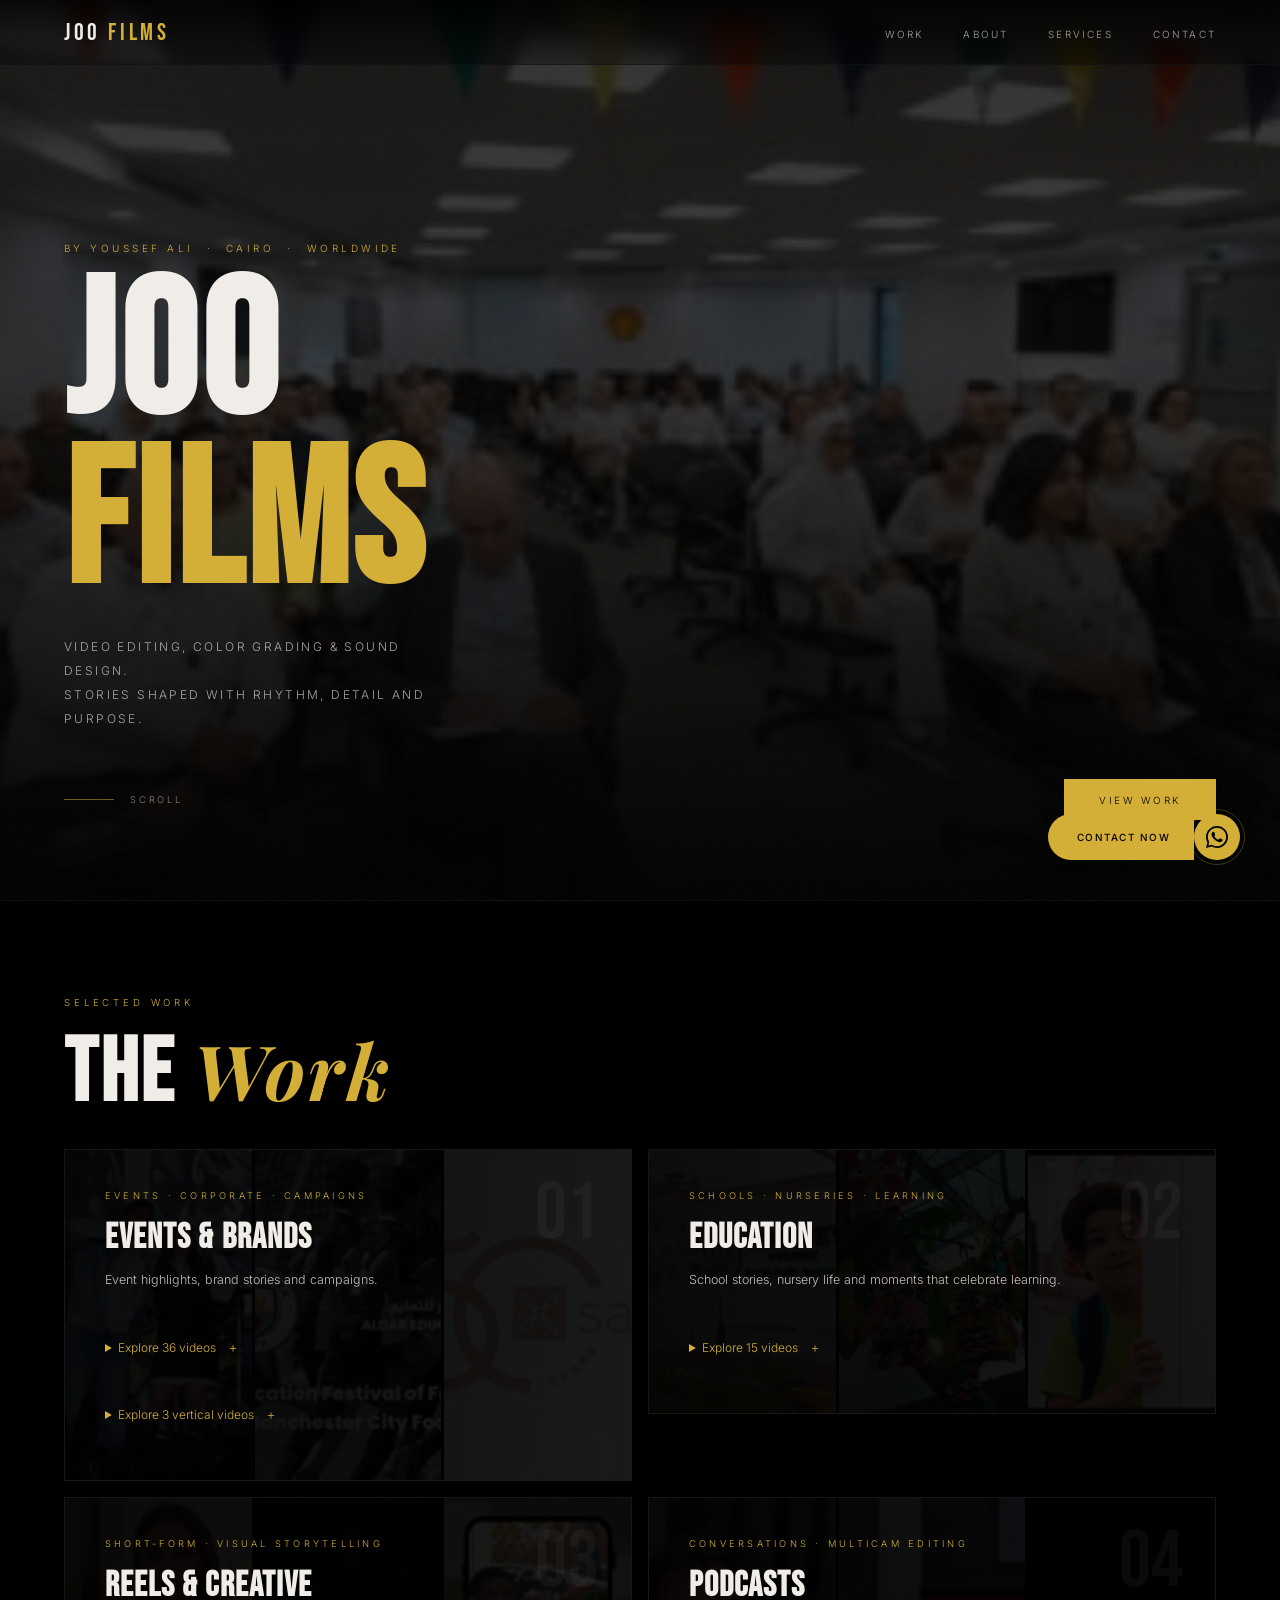
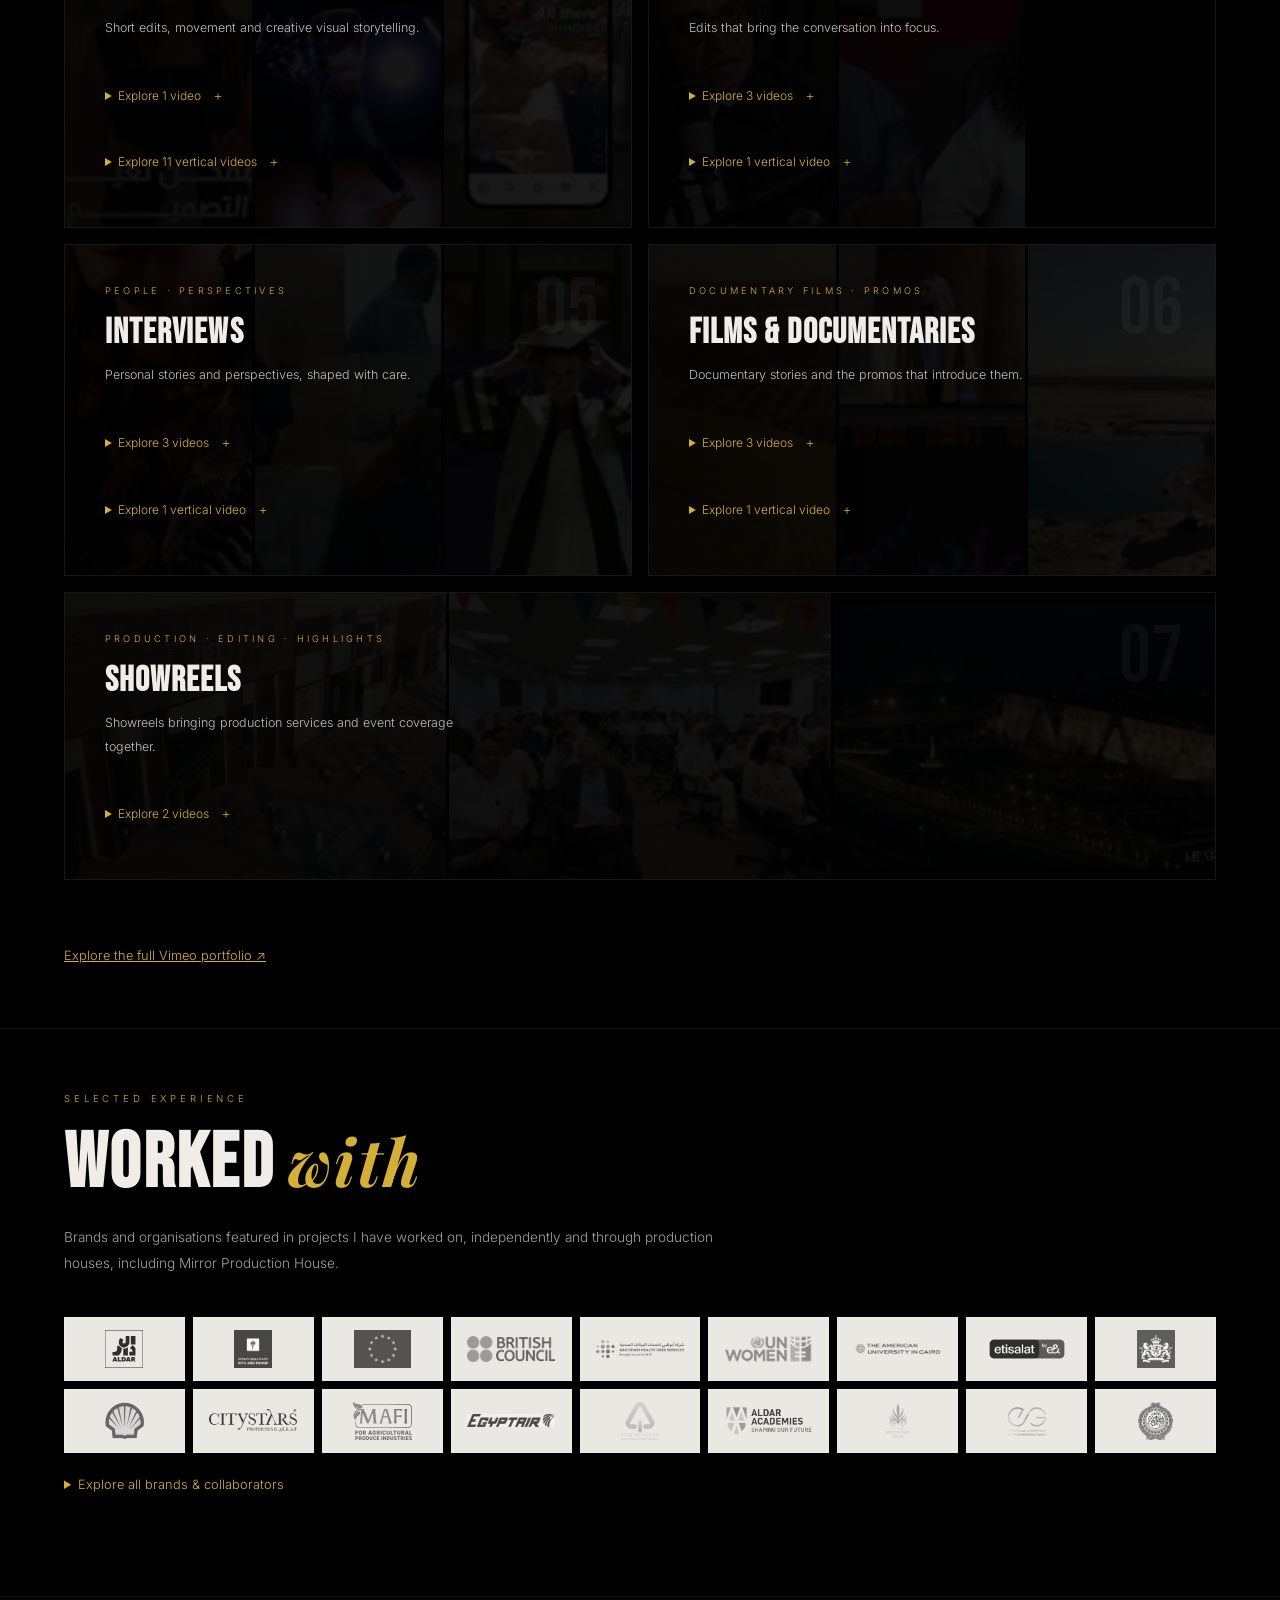
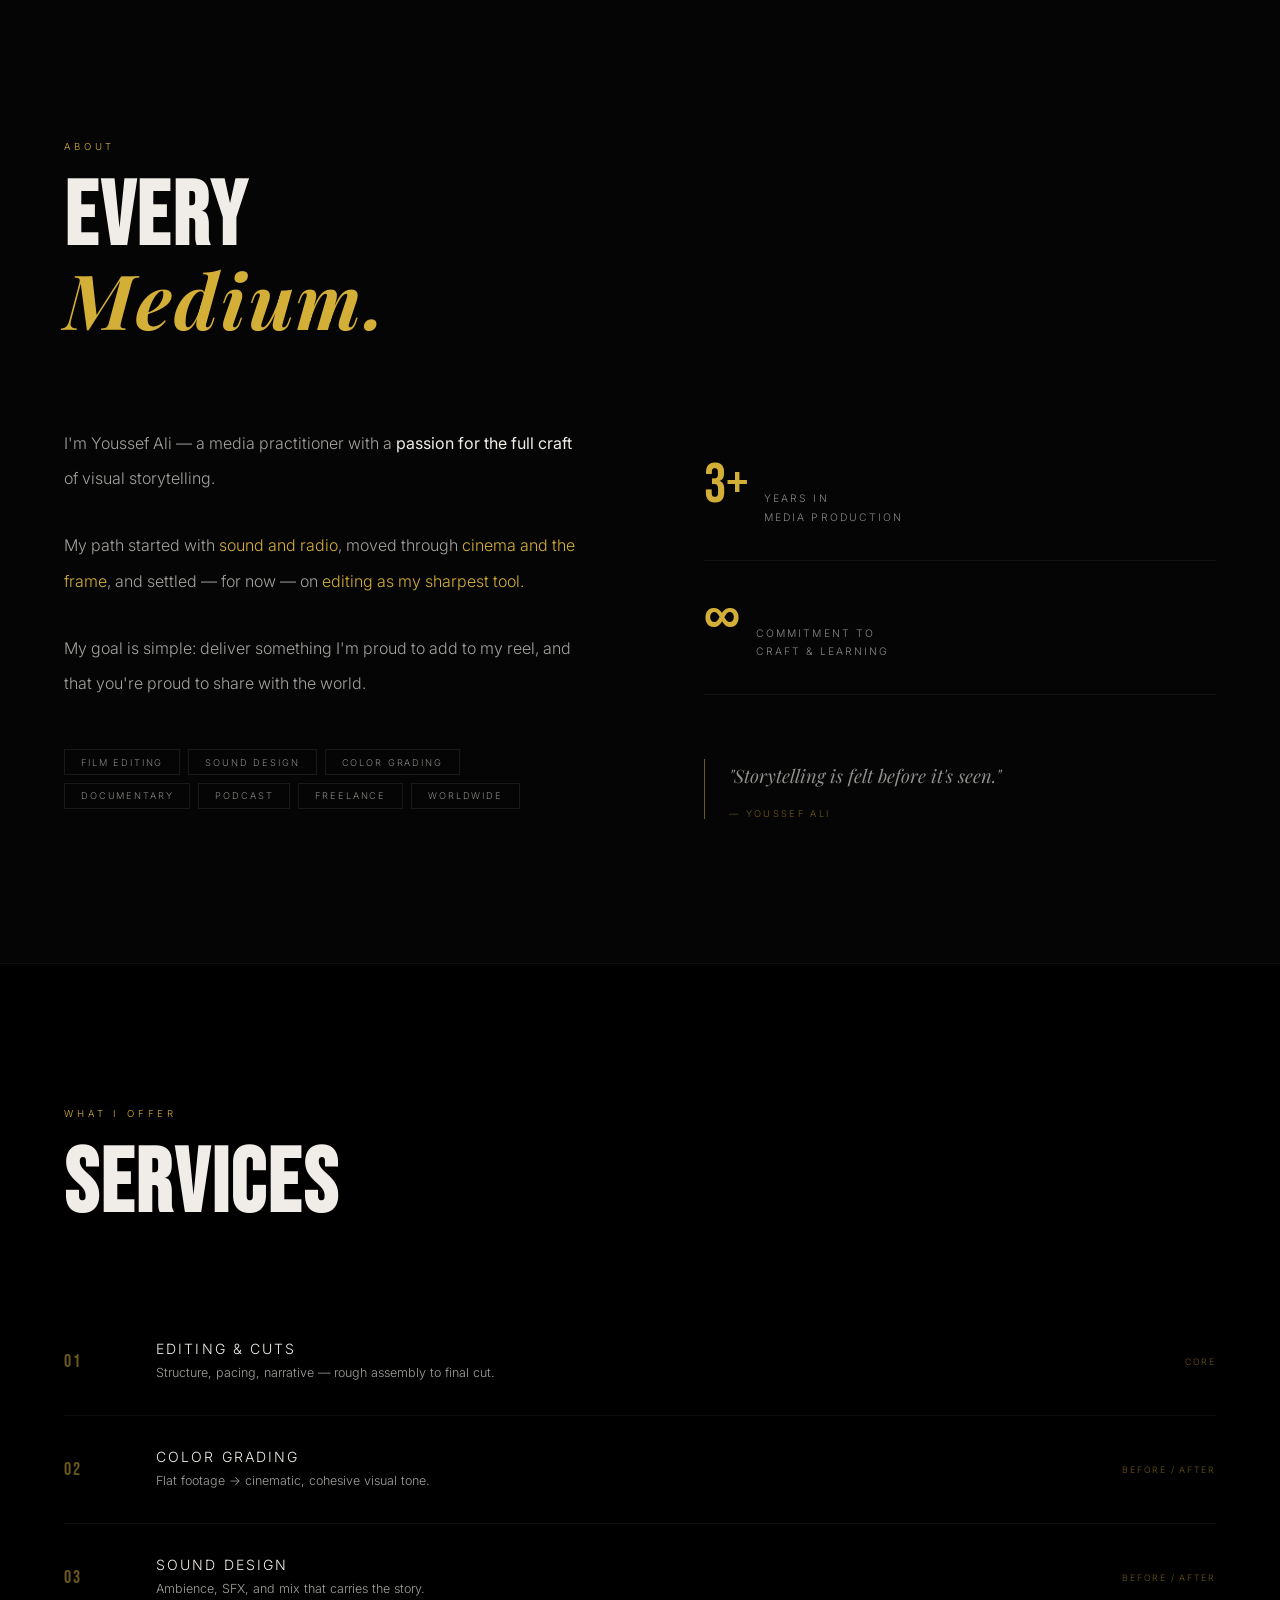
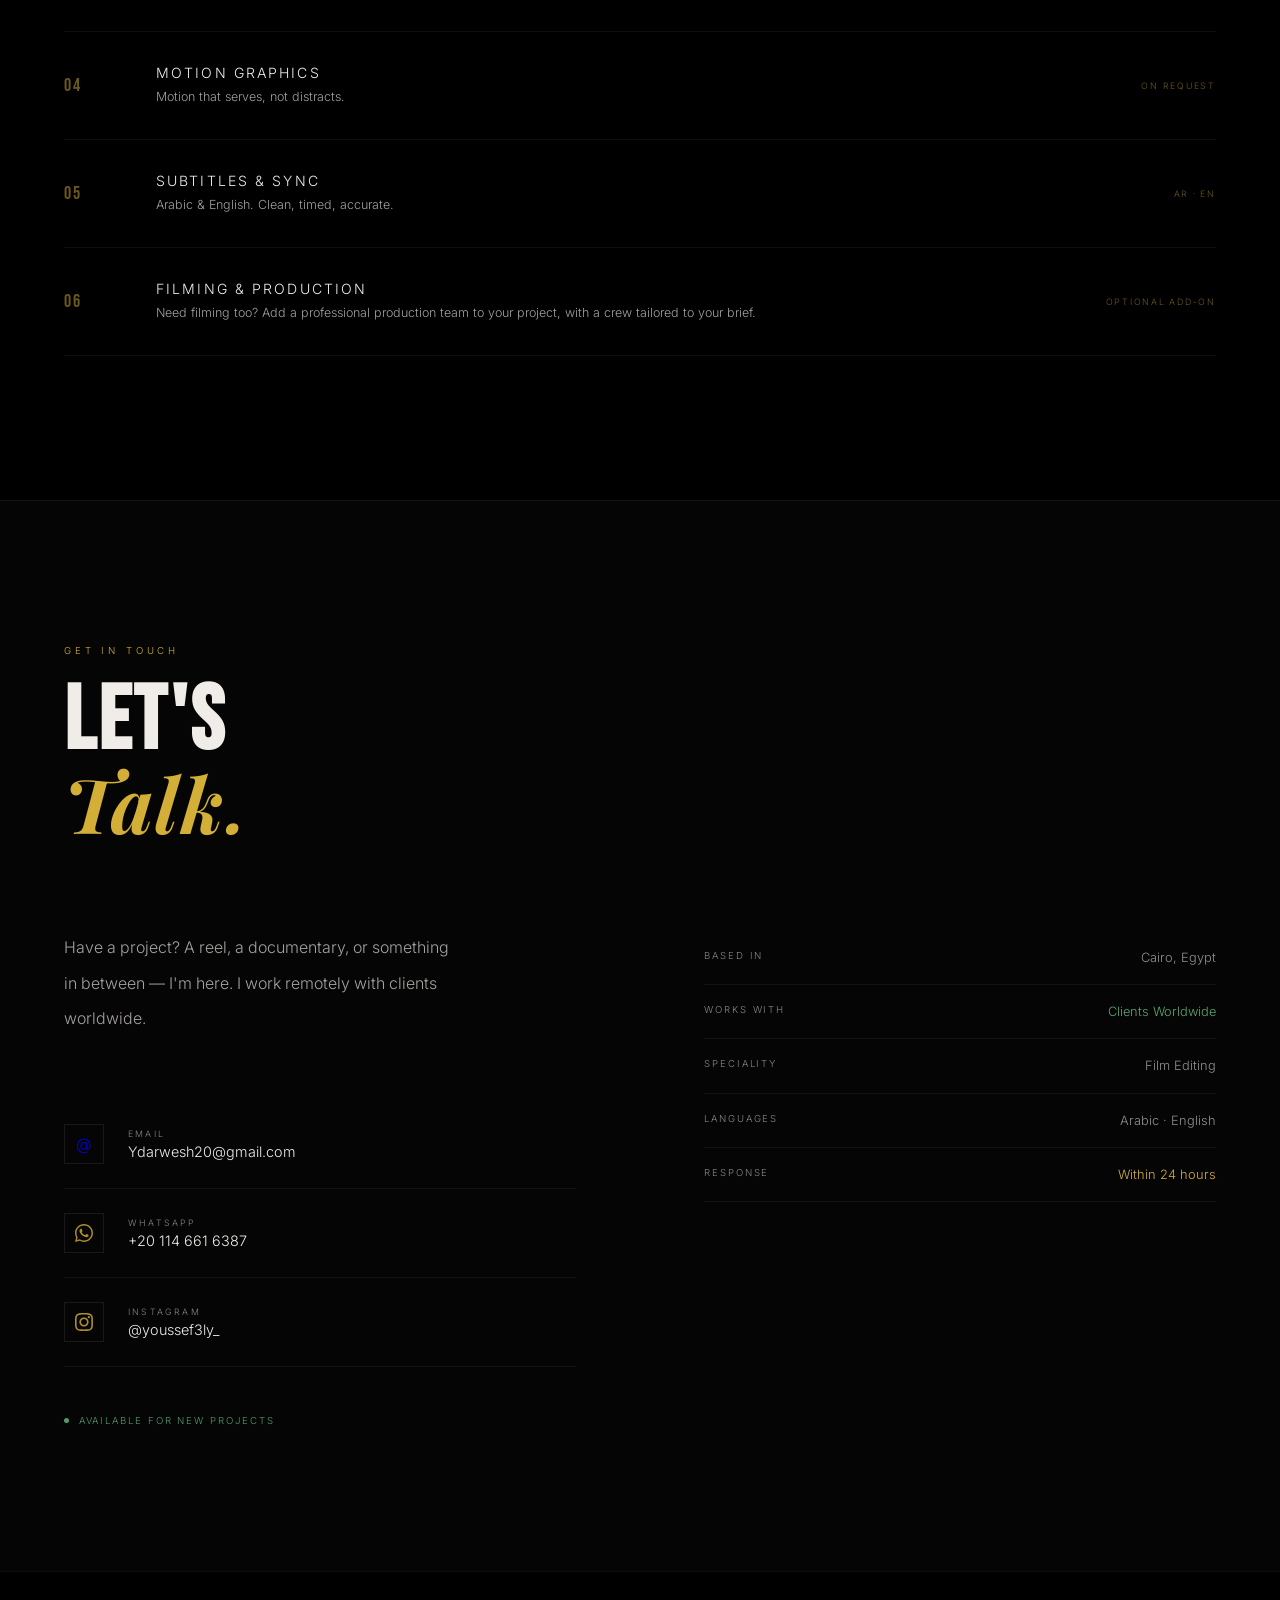
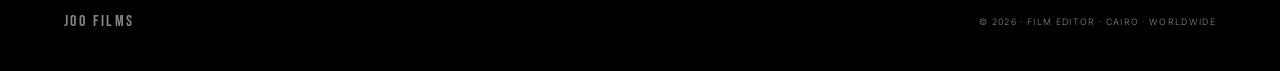
==== index.html @ ec96babf "Use Vimeo for Ahmed Saad concert playback" ====
<!DOCTYPE html>
<html lang="en" dir="ltr">
<head>
  <meta charset="UTF-8" />
  <link rel="preconnect" href="https://player.vimeo.com" />
  <link rel="preconnect" href="https://f.vimeocdn.com" crossorigin />
  <link rel="preconnect" href="https://i.vimeocdn.com" crossorigin />
  <link rel="preconnect" href="https://www.youtube.com" />
  <meta name="viewport" content="width=device-width, initial-scale=1.0" />
  <title>Joo Films | Youssef Ali — Video Editor &amp; Colorist</title>
  <meta name="description" content="Youssef Ali — professional film editor based in Cairo, Egypt. Available worldwide for freelance. Documentaries, reels, podcasts, color grading, sound design." />
  <meta name="keywords" content="film editor, video editor, مونتير, مونتاج, freelance video editor, hire video editor, professional editor Cairo, Egypt video editor, documentary editor, reel editor, podcast editor, color grading, sound design, Youssef Ali, يوسف علي, filmmaker Egypt, media production Cairo, freelance filmmaker, hire editor Egypt, monteur, post production Cairo" />
  <meta name="theme-color" content="#000000" />
  <link rel="icon" href="data:image/svg+xml,%3Csvg xmlns='http://www.w3.org/2000/svg' viewBox='0 0 64 64'%3E%3Crect width='64' height='64' rx='12' fill='%23000'/%3E%3Ctext x='32' y='47' text-anchor='middle' font-size='44' fill='%23D4AF37' font-family='Arial'%3EJ%3C/text%3E%3C/svg%3E" />
  <meta name="author" content="Youssef Ali" />
  <meta name="robots" content="index, follow" />
  <meta name="geo.region" content="EG-C" />
  <meta property="og:type" content="website" />
  <meta property="og:title" content="Joo Films | Youssef Ali — Cairo & Worldwide" />
  <meta property="og:description" content="Professional film editor. Documentaries, reels, podcasts, color grading & sound design. Cairo-based, available worldwide." />
  <script type="application/ld+json">{"@context":"https://schema.org","@type":"Person","name":"Youssef Ali","alternateName":"يوسف علي","jobTitle":"Film Editor","telephone":"+201146616387","sameAs":["https://www.instagram.com/youssef3ly_/"],"address":{"@type":"PostalAddress","addressLocality":"Cairo","addressCountry":"EG"}}</script>

  <!-- FONTS: Bebas Neue للعناوين الكبيرة + Inter للنص -->
  <link rel="preconnect" href="https://fonts.googleapis.com" />
  <link rel="preconnect" href="https://fonts.gstatic.com" crossorigin />
  <link href="https://fonts.googleapis.com/css2?family=Bebas+Neue&family=Inter:wght@300;400;500&family=Playfair+Display:ital@1&display=swap" rel="stylesheet" />

  <style>
    :root {
      --gold: #D4AF37;
      --gold-dim: rgba(212,175,55,0.5);
      --gold-faint: rgba(212,175,55,0.08);
      --black: #000000;
      --white: #F0EDE8;
      --gray: rgba(240,237,232,0.4);
      --gray-dim: rgba(240,237,232,0.18);
    }

    *, *::before, *::after { margin: 0; padding: 0; box-sizing: border-box; }
    html { scroll-behavior: smooth; }
    body {
      background: var(--black);
      color: var(--white);
      font-family: 'Inter', sans-serif;
      font-weight: 300;
      overflow-x: hidden;
      cursor: auto;
    }

    /* CURSOR */
    .cursor { position: fixed; width: 6px; height: 6px; background: var(--gold); border-radius: 50%; pointer-events: none; z-index: 9999; transform: translate(-50%,-50%); transition: transform 0.1s; }
    .cursor-ring { position: fixed; width: 32px; height: 32px; border: 1px solid var(--gold-dim); border-radius: 50%; pointer-events: none; z-index: 9998; transform: translate(-50%,-50%); transition: transform 0.18s ease, width 0.3s, height 0.3s, border-color 0.3s; }
    body:hover .cursor-ring.hover { width: 50px; height: 50px; border-color: var(--gold); }

    /* NAV */
    nav {
      position: fixed; top: 0; left: 0; right: 0; z-index: 100;
      display: flex; justify-content: space-between; align-items: center;
      padding: 2rem 5vw;
      mix-blend-mode: normal;
    }
    .nav-logo {
      font-family: 'Bebas Neue', sans-serif;
      font-size: 1.5rem; letter-spacing: 0.15em;
      color: var(--white); text-decoration: none;
    }
    .nav-logo span { color: var(--gold); }
    .nav-links { display: flex; gap: 2.5rem; list-style: none; }
    .nav-links a {
      font-size: 0.62rem; letter-spacing: 0.22em; text-transform: uppercase;
      color: var(--gray); text-decoration: none; transition: color 0.3s;
    }
    .nav-links a:hover { color: var(--gold); }

    /* SHARED */
    .label {
      font-size: 0.6rem; letter-spacing: 0.4em; text-transform: uppercase;
      color: var(--gold); margin-bottom: 1.5rem; display: block;
    }
    .big-title {
      font-family: 'Bebas Neue', sans-serif;
      font-size: clamp(3.5rem, 7vw, 7rem);
      line-height: 0.95; letter-spacing: 0.03em;
      color: var(--white);
    }
    .big-title em {
      font-family: 'Playfair Display', serif;
      font-style: italic; color: var(--gold);
      font-size: 0.85em;
    }
    .rule { width: 1px; height: 60px; background: var(--gold-dim); margin: 2.5rem 0; }
    section { padding: 9rem 5vw; }
    .seo-only { position:absolute; width:1px; height:1px; overflow:hidden; clip:rect(0,0,0,0); }

    /* ══ HERO ══ */
    #hero {
      position: relative; height: 100vh; min-height: 700px;
      display: flex; flex-direction: column;
      overflow: hidden; padding: 0;
    }
    .hero-video { position: absolute; inset: 0; z-index: 0; width: 100%; height: 100%; object-fit: cover; opacity: 0.25; filter: grayscale(100%); }
    .hero-bg { position: absolute; inset: 0; z-index: 0; background: #000; }
    .hero-overlay { position: absolute; inset: 0; z-index: 1; background: linear-gradient(to bottom, rgba(0,0,0,0.2) 0%, rgba(0,0,0,0) 40%, rgba(0,0,0,0.95) 100%); }

    /* grain */
    .grain {
      position: absolute; inset: 0; z-index: 2; pointer-events: none; opacity: 0.03;
      background-image: url("data:image/svg+xml,%3Csvg viewBox='0 0 512 512' xmlns='http://www.w3.org/2000/svg'%3E%3Cfilter id='n'%3E%3CfeTurbulence type='fractalNoise' baseFrequency='0.75' numOctaves='4' stitchTiles='stitch'/%3E%3C/filter%3E%3Crect width='100%25' height='100%25' filter='url(%23n)'/%3E%3C/svg%3E");
    }

    .hero-content {
      position: relative; z-index: 10; flex: 1;
      display: flex; flex-direction: column; justify-content: flex-end;
      padding: 0 5vw 5rem;
    }
    .hero-eyebrow {
      font-size: 0.62rem; letter-spacing: 0.35em; text-transform: uppercase;
      color: var(--gold); margin-bottom: 1.2rem;
      opacity: 0; animation: fadeUp 1s 0.4s forwards;
    }
    .hero-name {
      font-family: 'Bebas Neue', sans-serif;
      font-size: clamp(6rem, 15vw, 14rem);
      line-height: 0.88; letter-spacing: 0.02em;
      color: var(--white);
      opacity: 0; animation: fadeUp 1s 0.6s forwards;
    }
    .hero-name .gold { color: var(--gold); }
    .hero-tagline {
      margin-top: 1.5rem;
      font-size: 0.75rem; letter-spacing: 0.2em; text-transform: uppercase;
      color: var(--gray);
      opacity: 0; animation: fadeUp 1s 0.8s forwards;
      max-width: 400px; line-height: 2;
    }
    .hero-bottom {
      display: flex; align-items: center; justify-content: space-between;
      margin-top: 3rem;
      opacity: 0; animation: fadeUp 1s 1s forwards;
    }
    .scroll-hint { display: flex; align-items: center; gap: 1rem; }
    .scroll-line { width: 50px; height: 1px; background: var(--gold-dim); }
    .scroll-text { font-size: 0.58rem; letter-spacing: 0.3em; text-transform: uppercase; color: var(--gray-dim); }
    .cta-btn {
      font-size: 0.62rem; letter-spacing: 0.25em; text-transform: uppercase;
      color: var(--black); background: var(--gold);
      padding: 0.9rem 2.2rem; text-decoration: none;
      transition: opacity 0.3s; font-family: 'Inter', sans-serif;
    }
    .cta-btn:hover { opacity: 0.85; }

    @keyframes fadeUp { from{opacity:0;transform:translateY(25px)} to{opacity:1;transform:translateY(0)} }

    /* ══ WORK ══ */
    #work { border-top: 1px solid rgba(255,255,255,0.06); }
    .work-grid { display: grid; grid-template-columns: 1fr 1fr; gap: 1px; background: rgba(255,255,255,0.06); margin-top: 5rem; }
    .work-card {
      background: #000; padding: 3rem 2.5rem;
      text-decoration: none; display: block;
      transition: background 0.4s; position: relative; overflow: hidden;
    }
    .work-card:hover { background: var(--gold-faint); }
    .work-card.span2 { grid-column: span 2; }
    .wc-num {
      font-family: 'Bebas Neue', sans-serif; font-size: 5rem;
      color: rgba(255,255,255,0.04); line-height: 1;
      position: absolute; top: 1.5rem; right: 2rem;
      transition: color 0.4s;
    }
    .work-card:hover .wc-num { color: rgba(212,175,55,0.08); }
    .wc-label { font-size: 0.58rem; letter-spacing: 0.35em; text-transform: uppercase; color: var(--gold); margin-bottom: 1.2rem; display: block; }
    .wc-title {
      font-family: 'Bebas Neue', sans-serif; font-size: 2.2rem;
      letter-spacing: 0.03em; color: var(--white); line-height: 1;
      margin-bottom: 0.8rem;
    }
    .wc-desc { font-size: 0.78rem; color: var(--gray); line-height: 1.9; max-width: 380px; }
    .wc-arrow {
      display: inline-flex; align-items: center; gap: 0.8rem;
      font-size: 0.6rem; letter-spacing: 0.2em; text-transform: uppercase;
      color: var(--gold-dim); margin-top: 2rem;
      transition: gap 0.3s, color 0.3s;
    }
    .work-card:hover .wc-arrow { gap: 1.2rem; color: var(--gold); }
    .wc-arrow::after { content: '→'; font-size: 0.9rem; }
    .wc-soon { display: inline-block; font-size: 0.55rem; letter-spacing: 0.25em; text-transform: uppercase; color: var(--gold-dim); border: 1px dashed rgba(212,175,55,0.2); padding: 0.25rem 0.7rem; margin-top: 1.5rem; }

    /* ══ ABOUT ══ */
    #about { background: #050505; border-top: 1px solid rgba(255,255,255,0.06); }
    .about-grid { display: grid; grid-template-columns: 1fr 1fr; gap: 8rem; align-items: start; margin-top: 5rem; }
    .about-text p { font-size: 1rem; line-height: 2.2; color: var(--gray); margin-bottom: 2rem; }
    .about-text p strong { color: var(--white); font-weight: 400; }
    .about-text p em { color: var(--gold); font-style: normal; }
    .about-tags { display: flex; flex-wrap: wrap; gap: 0.5rem; margin-top: 3rem; }
    .tag {
      font-size: 0.58rem; letter-spacing: 0.2em; text-transform: uppercase;
      color: var(--gray-dim); border: 1px solid rgba(255,255,255,0.08);
      padding: 0.4rem 1rem;
    }
    .about-right {}
    .stat-row { display: flex; align-items: baseline; gap: 1rem; padding: 2rem 0; border-bottom: 1px solid rgba(255,255,255,0.05); }
    .stat-num { font-family: 'Bebas Neue', sans-serif; font-size: 3.5rem; color: var(--gold); line-height: 1; }
    .stat-label { font-size: 0.65rem; letter-spacing: 0.2em; text-transform: uppercase; color: var(--gray-dim); line-height: 1.8; }
    .quote-block { margin-top: 4rem; padding-left: 1.5rem; border-left: 1px solid var(--gold-dim); }
    .quote-text { font-family: 'Playfair Display', serif; font-style: italic; font-size: 1.15rem; line-height: 1.8; color: rgba(240,237,232,0.6); }
    .quote-attr { font-size: 0.58rem; letter-spacing: 0.25em; text-transform: uppercase; color: var(--gold-dim); margin-top: 1rem; display: block; }

    /* ══ SERVICES ══ */
    #services { border-top: 1px solid rgba(255,255,255,0.06); }
    .services-list { margin-top: 5rem; }
    .svc {
      display: grid; grid-template-columns: 60px 1fr auto;
      align-items: center; gap: 2rem;
      padding: 2rem 0; border-bottom: 1px solid rgba(255,255,255,0.05);
      transition: border-color 0.3s;
    }
    .svc:hover { border-color: rgba(212,175,55,0.25); }
    .svc-num { font-family: 'Bebas Neue', sans-serif; font-size: 1.1rem; color: var(--gold-dim); letter-spacing: 0.1em; }
    .svc-name { font-size: 0.88rem; letter-spacing: 0.15em; text-transform: uppercase; color: var(--white); }
    .svc-desc { font-size: 0.78rem; color: var(--gray); line-height: 1.7; margin-top: 0.3rem; }
    .svc-tag { font-size: 0.55rem; letter-spacing: 0.2em; text-transform: uppercase; color: var(--gold-dim); white-space: nowrap; }

    /* ══ CONTACT ══ */
    #contact { background: #050505; border-top: 1px solid rgba(255,255,255,0.06); }
    .contact-grid { display: grid; grid-template-columns: 1fr 1fr; gap: 8rem; margin-top: 5rem; align-items: start; }
    .contact-intro { font-size: 1rem; line-height: 2.2; color: var(--gray); margin-bottom: 4rem; max-width: 400px; }
    .clink {
      display: flex; align-items: center; gap: 1.5rem;
      padding: 1.5rem 0; border-bottom: 1px solid rgba(255,255,255,0.05);
      text-decoration: none; transition: border-color 0.3s;
    }
    .clink:hover { border-color: var(--gold-dim); }
    .clink-icon { width: 40px; height: 40px; border: 1px solid rgba(255,255,255,0.08); display: flex; align-items: center; justify-content: center; flex-shrink: 0; }
    .clink-icon svg { width: 18px; height: 18px; }
    .clink-platform { font-size: 0.55rem; letter-spacing: 0.25em; text-transform: uppercase; color: var(--gray-dim); margin-bottom: 0.2rem; }
    .clink-handle { font-size: 0.9rem; color: var(--white); }
    .avail { display: inline-flex; align-items: center; gap: 0.6rem; font-size: 0.6rem; letter-spacing: 0.2em; text-transform: uppercase; color: rgba(120,220,150,0.7); margin-top: 3rem; }
    .avail-dot { width: 5px; height: 5px; border-radius: 50%; background: rgba(120,220,150,0.7); animation: pulse 2s ease-in-out infinite; }
    @keyframes pulse { 0%,100%{opacity:1} 50%{opacity:0.3} }
    .info-table { width: 100%; }
    .irow { display: flex; justify-content: space-between; padding: 1.2rem 0; border-bottom: 1px solid rgba(255,255,255,0.05); }
    .ikey { font-size: 0.6rem; letter-spacing: 0.2em; text-transform: uppercase; color: var(--gray-dim); }
    .ival { font-size: 0.8rem; color: rgba(240,237,232,0.6); }
    .ival.g { color: var(--gold); }
    .ival.gr { color: rgba(120,220,150,0.75); }

    /* ══ FOOTER ══ */
    footer {
      padding: 2.5rem 5vw; border-top: 1px solid rgba(255,255,255,0.05);
      display: flex; justify-content: space-between; align-items: center;
    }
    .footer-logo { font-family: 'Bebas Neue', sans-serif; font-size: 1rem; letter-spacing: 0.15em; color: rgba(240,237,232,0.2); }
    .footer-copy { font-size: 0.55rem; letter-spacing: 0.15em; text-transform: uppercase; color: rgba(240,237,232,0.12); }

    /* ══ WHATSAPP ══ */
    .wa-wrap { position: fixed; bottom: 2.5rem; right: 2.5rem; z-index: 1000; display: flex; align-items: center; }
    .wa-label {
      background: var(--gold); color: #000;
      font-family: 'Inter', sans-serif; font-size: 0.62rem; font-weight: 500;
      letter-spacing: 0.15em; text-transform: uppercase;
      padding: 0 1.5rem 0 1.8rem; height: 46px;
      display: flex; align-items: center; white-space: nowrap;
      border-radius: 23px 0 0 23px;
      max-width: 0; overflow: hidden; opacity: 0;
      transition: max-width 0.5s cubic-bezier(0.4,0,0.2,1), opacity 0.4s, padding 0.5s;
      text-decoration: none;
    }
    .wa-wrap:hover .wa-label, .wa-wrap.open .wa-label { max-width: 160px; opacity: 1; padding: 0 1.5rem 0 1.8rem; }
    .wa-btn {
      width: 46px; height: 46px; background: var(--gold); border-radius: 50%;
      display: flex; align-items: center; justify-content: center;
      text-decoration: none; position: relative; z-index: 1;
      transition: transform 0.3s;
    }
    .wa-btn:hover { transform: scale(1.1); }
    .wa-btn svg { width: 22px; height: 22px; fill: #000; }
    .wa-btn::before { content:''; position:absolute; inset:-5px; border-radius:50%; border:1px solid rgba(212,175,55,0.3); animation:ring 2.5s ease-out infinite; }
    @keyframes ring { 0%{transform:scale(1);opacity:0.5} 100%{transform:scale(1.5);opacity:0} }
    /* Responsive layout and accessibility */
    :root { --gray: rgba(240,237,232,0.68); --gray-dim: rgba(240,237,232,0.56); }
    section { scroll-margin-top: 80px; }
    nav { background: linear-gradient(to bottom, rgba(0,0,0,.82), rgba(0,0,0,.3)); backdrop-filter: blur(8px); }
    a:focus-visible, button:focus-visible { outline: 2px solid var(--gold); outline-offset: 6px; }
    .cursor, .cursor-ring { display: none; }
    @media (max-width: 760px) {
      nav { padding: 1.2rem 5vw; gap: 1rem; }
      .nav-links { gap: 1rem; }
      .nav-links a { font-size: .58rem; letter-spacing: .08em; }
      section { padding: 5rem 6vw; }
      #hero { height: 100svh; min-height: 620px; }
      .hero-content { padding: 7rem 6vw 3rem; }
      .hero-name { font-size: clamp(5rem, 23vw, 9rem); }
      .hero-tagline { letter-spacing: .08em; }
      .work-grid, .about-grid, .contact-grid { grid-template-columns: 1fr; gap: 2rem; margin-top: 3rem; }
      .work-grid { gap: 1px; }
      .work-card.span2 { grid-column: auto; }
      .work-card { padding: 2.5rem 1.5rem; }
      .svc { grid-template-columns: 25px 1fr; gap: 1rem; }
      .svc-tag { grid-column: 2; }
      .wa-wrap { bottom: 1.5rem; right: 1.5rem; }
      footer { padding-bottom: 6rem; gap: 1rem; flex-wrap: wrap; }
      .clink-handle { overflow-wrap: anywhere; }
    }
    @media (prefers-reduced-motion: reduce) {
      html { scroll-behavior: auto; }
      *, *::before, *::after { animation: none !important; transition: none !important; }
      .hero-eyebrow, .hero-name, .hero-tagline, .hero-bottom { opacity: 1; }
    }

    .skip-link { position: fixed; left: 1rem; top: -5rem; z-index: 2000; padding: 1rem; background: var(--gold); color: #000; }
    .skip-link:focus { top: 1rem; }
    .work-card[aria-disabled="true"] { cursor: default; }
    .work-card[aria-disabled="true"]:hover { background: #000; }
    .footer-copy, .footer-logo { color: var(--gray-dim); }
    .irow { gap: 1rem; }
    .ival { text-align: right; }
    @media (max-width: 380px) {
      .nav-logo { font-size: 1.2rem; }
      .nav-links { gap: .7rem; }
      .hero-bottom { gap: 1rem; }
      .cta-btn { padding: .9rem 1.2rem; }
    }
    .film-gallery { margin-top: 2rem; }
    .film-gallery summary { cursor: pointer; color: var(--gold); font-size: .75rem; padding: 1rem 0; min-height: 44px; }
    .film-gallery summary:focus-visible { outline: 2px solid var(--gold); outline-offset: 4px; }
    .film-gallery summary span { margin-left: .5rem; }
    .films { display: grid; grid-template-columns: repeat(2,minmax(0,1fr)); gap: 2.5rem 1.5rem; margin-top: 1.5rem; }
    .work-card:not(.span2) .films { grid-template-columns: minmax(0,1fr); }
    .film { min-width: 0; }
    .film h3 { margin-bottom: 1rem; font-size: 1rem; font-weight: 500; line-height: 1.5; }
    .film p { color: var(--gray); font-size: .7rem; line-height: 1.7; margin: .4rem 0 1rem; }
    .film-player { position: relative; aspect-ratio: 16/9; background: #101010; }
    .film-player iframe { position: absolute; inset: 0; width: 100%; height: 100%; border: 0; }
    .film-link { display: inline-block; padding: .8rem 0; color: var(--gold); font-size: .7rem; }
    @media(max-width:760px) { .films { grid-template-columns: minmax(0,1fr); } }
    .portfolio-more { padding: 0 5vw 4rem; }
    .portfolio-more a { color: var(--gold); font-size: .8rem; }
    .hero-montage { background: center / cover no-repeat url("[data-uri]"); position: absolute; inset: 0; z-index: 0; overflow: hidden; pointer-events: none; opacity: .24; }
    .montage-frame { position: absolute; inset: 0; opacity: 0; transition: opacity 1s ease; }
    .montage-frame.is-active { opacity: 1; }
    .montage-frame iframe { position: absolute; top: 50%; left: 50%; width: 100%; height: 100%; transform: translate(-50%,-50%); border: 0; }
    .montage-toggle { align-self: flex-start; margin-top: 1.5rem; background: rgba(0,0,0,.4); border: 1px solid var(--gray-dim); color: var(--white); font: inherit; font-size: .65rem; padding: .7rem 1rem; cursor: pointer; }
    .montage-toggle[hidden] { display: none; }
    @media(prefers-reduced-motion:reduce) { .hero-montage, .montage-toggle { display: none; } }
    nav { padding-top: 1.1rem; padding-bottom: 1.1rem; border-bottom: 1px solid rgba(255,255,255,.06); }
    .nav-logo { white-space: nowrap; }
    #work { padding-top: 6rem; padding-bottom: 4rem; }
    #work > .big-title { white-space: nowrap; }
    .work-grid { grid-template-columns: repeat(6,minmax(0,1fr)); margin-top: 2rem; align-items: start; background: transparent; gap: 1rem; }
    .work-card, .work-card.span2 { grid-column: span 3; min-width: 0; padding: 2.5rem; border: 1px solid rgba(255,255,255,.09); isolation: isolate; }
    .work-card:last-child, .work-card:has(details[open]) { grid-column: 1 / -1; }
    .category-art { position:absolute; inset:0; display:grid; grid-template-columns:repeat(3,minmax(0,1fr)); gap:3px; opacity:.15; z-index:-2; pointer-events:none; }
    .category-art img { width:100%; height:100%; object-fit:cover; min-width:0; }
    .work-card::before { content:''; position:absolute; inset:0; background:linear-gradient(90deg,rgba(0,0,0,.65),rgba(0,0,0,.25)); z-index:-1; pointer-events:none; }
    .work-card:has(details[open]) .category-art { max-height:260px; opacity:.1; }
    .work-card:not(.span2) .films { grid-template-columns:repeat(2,minmax(0,1fr)); }
    .wc-desc { color:rgba(240,237,232,.8); }
    #clients { padding-top:4rem; padding-bottom:5rem; border-top:1px solid rgba(255,255,255,.07); }
    #clients .big-title { font-size:clamp(3rem,6vw,5.5rem); }
    .clients-intro { max-width:680px; color:var(--gray); font-size:.85rem; line-height:1.9; margin:1.5rem 0 2.5rem; }
    .clients-grid { display:grid; grid-template-columns:repeat(6,minmax(0,1fr)); gap:.75rem; }
    .client-tile, .client-name { height:110px; background:#eae8e3; display:flex; align-items:center; justify-content:center; padding:1.2rem; border:1px solid rgba(255,255,255,.08); }
    .client-tile img { max-width:100%; max-height:100%; object-fit:contain; filter:grayscale(1); opacity:.8; transition:filter .25s,opacity .25s; }
    .client-tile:hover img { filter:none; opacity:1; }
    .client-tile.on-dark { background:#181818; }
    .client-name { font-size:.85rem; line-height:1.6; color:#222; text-align:center; }
    .more-clients summary { color:var(--gold); cursor:pointer; padding:1.5rem 0; font-size:.8rem; }
    @media(max-width:900px) { .clients-grid { grid-template-columns:repeat(4,minmax(0,1fr)); } }
    @media(max-width:760px) {
      #work { padding-top:4rem; }
      .work-grid { grid-template-columns: minmax(0,1fr); }
      .work-card, .work-card.span2, .work-card:last-child { grid-column:1 / -1; padding:2rem 1.5rem; }
      .work-card .films, .work-card:not(.span2) .films { grid-template-columns:minmax(0,1fr); }
      .clients-grid { grid-template-columns:repeat(3,minmax(0,1fr)); }
      .client-tile, .client-name { height:90px; padding:.8rem; }
    }
    /* Compact client marks */
    .clients-grid { grid-template-columns: repeat(9,minmax(0,1fr)); gap:.5rem; }
    .client-tile, .client-name { height:64px; padding:.7rem; }
    .client-tile img { max-width:88px; max-height:38px; width:auto; height:auto; }
    .client-name { font-size:.65rem; }
    @media(max-width:1100px) { .clients-grid { grid-template-columns:repeat(7,minmax(0,1fr)); } }
    @media(max-width:760px) {
      .clients-grid { grid-template-columns:repeat(4,minmax(0,1fr)); gap:.4rem; }
      .client-tile, .client-name { height:56px; padding:.6rem; }
      .client-tile img { max-width:100%; max-height:30px; }
    }
  
    /* Portrait films have a separate gallery at their original aspect ratio. */
    .portrait-gallery { margin-top: 1.1rem; }
    .portrait-gallery summary { color: var(--gold); }
    .work-card .portrait-gallery .films-portrait { grid-template-columns: repeat(4,minmax(0,1fr)); align-items: start; gap: 1.5rem 1rem; }
    .portrait-gallery .film h3 { font-size: .85rem; min-height: 2.6em; }
    @media(max-width:1199px) { .work-card .portrait-gallery .films-portrait { grid-template-columns:repeat(3,minmax(0,1fr)); } }
    @media(max-width:899px) { .work-card .portrait-gallery .films-portrait { grid-template-columns:repeat(2,minmax(0,1fr)); } }
    @media(max-width:539px) { .work-card .portrait-gallery .films-portrait { grid-template-columns:minmax(0,1fr); } }
</style>
</head>
<body>

<a class="skip-link" href="#work">Skip to work</a>

<!-- CURSORS -->
<div class="cursor" id="cur"></div>
<div class="cursor-ring" id="curR"></div>

<!-- NAV -->
<nav aria-label="Main navigation">
  <a href="#hero" class="nav-logo">JOO <span>FILMS</span></a>
  <ul class="nav-links">
    <li><a href="#work">Work</a></li>
    <li><a href="#about">About</a></li>
    <li><a href="#services">Services</a></li>
    <li><a href="#contact">Contact</a></li>
  </ul>
</nav>

<!-- HERO -->
<section id="hero">
  <div class="hero-bg"></div>
  <div class="hero-montage" id="heroMontage" aria-hidden="true"></div>
  <div class="hero-overlay"></div>
  <div class="grain"></div>

  <div class="hero-content">
    <p class="hero-eyebrow">By Youssef Ali &nbsp;·&nbsp; Cairo &nbsp;·&nbsp; Worldwide</p>
    <h1 class="hero-name">JOO<br><span class="gold">FILMS</span></h1>
    <p class="hero-tagline">
      Video editing, color grading & sound design.<br>
      Stories shaped with rhythm, detail and purpose.
    </p>
    <button class="montage-toggle" id="montageToggle" type="button" aria-pressed="false" hidden>Pause background</button>
    <div class="hero-bottom">
      <div class="scroll-hint">
        <div class="scroll-line"></div>
        <span class="scroll-text">Scroll</span>
      </div>
      <a href="#work" class="cta-btn">View Work</a>
    </div>
  </div>
</section>
<script>
(() => {
  const ids = ['FE21pT6DPwg', 'j-v_BpZPOeQ', 'kLu-8uJ6NOs', 'U-1gxemQOUY', 'ueWuLgYXXag', '60IGGl0A0_o', 'ki5PMgLOacU', '6f-WjUzdYW0', 'auLdpzDF6dk', 'sNGdTCL_VqM', 'qLd01HXy3cs', '8KAu7RljPak', '2kyqh9DTOT4', '9B02cb4RVtY'];
  const host = document.getElementById('heroMontage');
  const toggle = document.getElementById('montageToggle');
  const reduced = matchMedia('(prefers-reduced-motion: reduce)');
  if (!host || !toggle || reduced.matches || navigator.connection?.saveData) return;
  let queue = [], lastId, current, pending, timer, paused = false, inView = true, sdkReady = false;
  try { lastId = sessionStorage.getItem('joo-last-background'); } catch (_) {}
  const allowed = () => sdkReady && !paused && inView && !document.hidden && !reduced.matches;
  function nextId() {
    if (!queue.length) {
      queue = [...ids];
      for (let i = queue.length - 1; i > 0; i--) {
        const j = Math.floor(Math.random() * (i + 1));
        [queue[i], queue[j]] = [queue[j], queue[i]];
      }
      if (queue[0] === lastId) [queue[0], queue[1]] = [queue[1], queue[0]];
    }
    lastId = queue.shift();
    try { sessionStorage.setItem('joo-last-background', lastId); } catch (_) {}
    return lastId;
  }
  function cover(item) {
    if (!item?.iframe) return;
    const rect = host.getBoundingClientRect();
    const width = Math.max(rect.width, rect.height * 16 / 9);
    item.iframe.style.width = `${width}px`;
    item.iframe.style.height = `${width * 9 / 16}px`;
  }
  function dispose(item) {
    if (!item || item.disposed) return;
    item.disposed = true;
    clearTimeout(item.timeout);
    try { item.player?.destroy(); } catch (_) {}
    item.el.remove();
  }
  function schedule(delay = 6500 + Math.random() * 2500) {
    clearTimeout(timer);
    if (allowed()) timer = setTimeout(advance, delay);
  }
  function advance() {
    if (pending || !allowed()) return;
    const videoId = nextId();
    const el = document.createElement('div');
    el.className = 'montage-frame';
    const iframe = document.createElement('iframe');
    iframe.title = 'Decorative portfolio montage';
    iframe.tabIndex = -1;
    iframe.setAttribute('aria-hidden', 'true');
    iframe.allow = 'autoplay; encrypted-media; picture-in-picture';
    iframe.referrerPolicy = 'strict-origin-when-cross-origin';
    const origin = location.protocol === 'http:' || location.protocol === 'https:' ? `&origin=${encodeURIComponent(location.origin)}` : '';
    iframe.src = `https://www.youtube.com/embed/${videoId}?enablejsapi=1&autoplay=1&mute=1&controls=0&playsinline=1&rel=0&disablekb=1&loop=1&playlist=${videoId}${origin}`;
    el.append(iframe);
    host.append(el);
    const item = { el, iframe, player: null, timeout: null, disposed: false };
    pending = item;
    cover(item);
    const fail = () => {
      if (pending !== item) return;
      pending = null;
      dispose(item);
      schedule(1000);
    };
    item.timeout = setTimeout(fail, 25000);
    item.player = new YT.Player(iframe, {
      events: {
        onReady(event) {
          if (item.disposed) return;
          event.target.mute();
          if (allowed()) event.target.playVideo();
          else event.target.pauseVideo();
        },
        onStateChange(event) {
          if (item.disposed || event.data !== YT.PlayerState.PLAYING || pending !== item) return;
          if (!allowed()) { event.target.pauseVideo(); return; }
          clearTimeout(item.timeout);
          const previous = current;
          pending = null;
          current = item;
          el.classList.add('is-active');
          if (!host.dataset.startedMs) host.dataset.startedMs = String(Math.round(performance.now()));
          if (previous) {
            previous.el.classList.remove('is-active');
            setTimeout(() => dispose(previous), 1100);
          }
          toggle.hidden = false;
          schedule();
        },
        onError: fail,
        onAutoplayBlocked: fail
      }
    });
  }
  function sync() {
    clearTimeout(timer);
    if (!allowed()) {
      try { current?.player?.pauseVideo(); pending?.player?.pauseVideo(); } catch (_) {}
    } else {
      try { current?.player?.playVideo(); pending?.player?.playVideo(); } catch (_) {}
      if (current) schedule();
      else if (!pending) advance();
    }
  }
  toggle.addEventListener('click', () => {
    paused = !paused;
    toggle.setAttribute('aria-pressed', String(paused));
    toggle.textContent = paused ? 'Play background' : 'Pause background';
    sync();
  });
  document.addEventListener('visibilitychange', sync);
  reduced.addEventListener('change', sync);
  new IntersectionObserver(([entry]) => { inView = entry.isIntersecting; sync(); }).observe(host);
  new ResizeObserver(() => { cover(current); cover(pending); }).observe(host);
  const ready = () => { sdkReady = true; sync(); };
  if (window.YT?.Player) ready();
  else {
    const previousReady = window.onYouTubeIframeAPIReady;
    window.onYouTubeIframeAPIReady = () => { previousReady?.(); ready(); };
    const sdk = document.createElement('script');
    sdk.src = 'https://www.youtube.com/iframe_api';
    sdk.async = true;
    document.head.append(sdk);
  }
})();

</script>

<!-- WORK -->
<section id="work">
  <span class="label">Selected Work</span>
  <h2 class="big-title">The <em>Work</em></h2>

  <div class="work-grid">
<div class="work-card span2"><div class="category-art" aria-hidden="true"><img src="[data-uri]" alt="" loading="lazy"><img src="[data-uri]" alt="" loading="lazy"><img src="[data-uri]" alt="" loading="lazy"></div><span class="wc-label">Events · Corporate · Campaigns</span><div class="wc-num">01</div><h3 class="wc-title">EVENTS &amp; BRANDS</h3><p class="wc-desc">Event highlights, brand stories and campaigns.</p><details class="film-gallery"><summary>Explore 36 videos <span aria-hidden="true">＋</span></summary><div class="films"><article class="film"><h3>Ahmed Saad — Live Concert</h3><div class="film-player"><iframe src="https://player.vimeo.com/video/1186982350?dnt=1" title="Ahmed Saad — Live Concert" loading="lazy" allow="autoplay; fullscreen; picture-in-picture; clipboard-write; encrypted-media" allowfullscreen></iframe></div><a class="film-link" href="https://vimeo.com/1186982350" target="_blank" rel="noopener noreferrer">Watch on Vimeo ↗</a></article><article class="film"><h3>Egypt Media Forum 2025</h3><div class="film-player"><iframe src="https://www.youtube.com/embed/auLdpzDF6dk?playsinline=1&amp;rel=0" title="Egypt Media Forum 2025" loading="lazy" allow="autoplay; fullscreen; picture-in-picture; clipboard-write; encrypted-media" allowfullscreen></iframe></div><a class="film-link" href="https://youtu.be/auLdpzDF6dk" target="_blank" rel="noopener noreferrer">Watch on YouTube ↗</a></article><article class="film"><h3>2025 Highlights — A Multi-Industry Group in Motion</h3><div class="film-player"><iframe src="https://www.youtube.com/embed/6f-WjUzdYW0?playsinline=1&amp;rel=0" title="2025 Highlights — A Multi-Industry Group in Motion" loading="lazy" allow="autoplay; fullscreen; picture-in-picture; clipboard-write; encrypted-media" allowfullscreen></iframe></div><a class="film-link" href="https://youtu.be/6f-WjUzdYW0" target="_blank" rel="noopener noreferrer">Watch on YouTube ↗</a></article><article class="film"><h3>SAIB Bank — 50th Anniversary &amp; Ramadan Sohour</h3><div class="film-player"><iframe src="https://www.youtube.com/embed/ki5PMgLOacU?playsinline=1&amp;rel=0" title="SAIB Bank — 50th Anniversary &amp; Ramadan Sohour" loading="lazy" allow="autoplay; fullscreen; picture-in-picture; clipboard-write; encrypted-media" allowfullscreen></iframe></div><a class="film-link" href="https://youtu.be/ki5PMgLOacU" target="_blank" rel="noopener noreferrer">Watch on YouTube ↗</a></article><article class="film"><h3>Abou Hashima El Khair × El Orman — Ramadan Campaign</h3><div class="film-player"><iframe src="https://www.youtube.com/embed/sNGdTCL_VqM?playsinline=1&amp;rel=0" title="Abou Hashima El Khair × El Orman — Ramadan Campaign" loading="lazy" allow="autoplay; fullscreen; picture-in-picture; clipboard-write; encrypted-media" allowfullscreen></iframe></div><a class="film-link" href="https://youtu.be/sNGdTCL_VqM" target="_blank" rel="noopener noreferrer">Watch on YouTube ↗</a></article><article class="film"><h3>UAE National Day</h3><div class="film-player"><iframe src="https://www.youtube.com/embed/qLd01HXy3cs?playsinline=1&amp;rel=0" title="UAE National Day" loading="lazy" allow="autoplay; fullscreen; picture-in-picture; clipboard-write; encrypted-media" allowfullscreen></iframe></div><a class="film-link" href="https://youtu.be/qLd01HXy3cs" target="_blank" rel="noopener noreferrer">Watch on YouTube ↗</a></article><article class="film"><h3>Beyond the Welcome</h3><div class="film-player"><iframe src="https://www.youtube.com/embed/5B1EfM2NchY?playsinline=1&amp;rel=0" title="Beyond the Welcome" loading="lazy" allow="autoplay; fullscreen; picture-in-picture; clipboard-write; encrypted-media" allowfullscreen></iframe></div><a class="film-link" href="https://youtu.be/5B1EfM2NchY" target="_blank" rel="noopener noreferrer">Watch on YouTube ↗</a></article><article class="film"><h3>Abu Dhabi International Book Fair</h3><div class="film-player"><iframe src="https://www.youtube.com/embed/eCe46z63lvM?playsinline=1&amp;rel=0" title="Abu Dhabi International Book Fair" loading="lazy" allow="autoplay; fullscreen; picture-in-picture; clipboard-write; encrypted-media" allowfullscreen></iframe></div><a class="film-link" href="https://youtu.be/eCe46z63lvM" target="_blank" rel="noopener noreferrer">Watch on YouTube ↗</a></article><article class="film"><h3>Ritual Coffee — F&amp;B Summit</h3><div class="film-player"><iframe src="https://www.youtube.com/embed/60IGGl0A0_o?playsinline=1&amp;rel=0" title="Ritual Coffee — F&amp;B Summit" loading="lazy" allow="autoplay; fullscreen; picture-in-picture; clipboard-write; encrypted-media" allowfullscreen></iframe></div><a class="film-link" href="https://youtu.be/60IGGl0A0_o" target="_blank" rel="noopener noreferrer">Watch on YouTube ↗</a></article><article class="film"><h3>Ahmed Abou Hashima — Senate Election Campaign 2025</h3><div class="film-player"><iframe src="https://www.youtube.com/embed/jzIpcDm_e4A?playsinline=1&amp;rel=0" title="Ahmed Abou Hashima — Senate Election Campaign 2025" loading="lazy" allow="autoplay; fullscreen; picture-in-picture; clipboard-write; encrypted-media" allowfullscreen></iframe></div><a class="film-link" href="https://youtu.be/jzIpcDm_e4A" target="_blank" rel="noopener noreferrer">Watch on YouTube ↗</a></article><article class="film"><h3>Emirates Agriculture Conference 2025</h3><div class="film-player"><iframe src="https://www.youtube.com/embed/9B02cb4RVtY?playsinline=1&amp;rel=0" title="Emirates Agriculture Conference 2025" loading="lazy" allow="autoplay; fullscreen; picture-in-picture; clipboard-write; encrypted-media" allowfullscreen></iframe></div><a class="film-link" href="https://youtu.be/9B02cb4RVtY" target="_blank" rel="noopener noreferrer">Watch on YouTube ↗</a></article><article class="film"><h3>Noisetts Tent — Ramadan Nights</h3><div class="film-player"><iframe src="https://www.youtube.com/embed/8KAu7RljPak?playsinline=1&amp;rel=0" title="Noisetts Tent — Ramadan Nights" loading="lazy" allow="autoplay; fullscreen; picture-in-picture; clipboard-write; encrypted-media" allowfullscreen></iframe></div><a class="film-link" href="https://youtu.be/8KAu7RljPak" target="_blank" rel="noopener noreferrer">Watch on YouTube ↗</a></article><article class="film" data-film-id="1237623708"><h3>Camp video - horizontal</h3><div class="film-player" style="aspect-ratio: 426 / 240"><iframe src="https://www.youtube.com/embed/ueWuLgYXXag?playsinline=1&amp;rel=0" title="Camp video - horizontal" loading="lazy" allow="autoplay; fullscreen; picture-in-picture; clipboard-write; encrypted-media" allowfullscreen></iframe></div><a class="film-link" href="https://youtu.be/ueWuLgYXXag" target="_blank" rel="noopener noreferrer">Watch on YouTube ↗</a></article><article class="film" data-film-id="1237624723"><h3>AD 01 - Final</h3><div class="film-player" style="aspect-ratio: 426 / 240"><iframe src="https://player.vimeo.com/video/1237624723?h=213d690932&amp;dnt=1" title="AD 01 - Final" loading="lazy" allow="autoplay; fullscreen; picture-in-picture; clipboard-write; encrypted-media" allowfullscreen></iframe></div><a class="film-link" href="https://vimeo.com/1237624723/213d690932" target="_blank" rel="noopener noreferrer">Watch on Vimeo ↗</a></article><article class="film" data-film-id="1237625063"><h3>Ad 02 - Final</h3><div class="film-player" style="aspect-ratio: 426 / 240"><iframe src="https://player.vimeo.com/video/1237625063?h=91b0ce3ee8&amp;dnt=1" title="Ad 02 - Final" loading="lazy" allow="autoplay; fullscreen; picture-in-picture; clipboard-write; encrypted-media" allowfullscreen></iframe></div><a class="film-link" href="https://vimeo.com/1237625063/91b0ce3ee8" target="_blank" rel="noopener noreferrer">Watch on Vimeo ↗</a></article><article class="film" data-film-id="1237625129"><h3>AD 03 - Final</h3><div class="film-player" style="aspect-ratio: 426 / 240"><iframe src="https://player.vimeo.com/video/1237625129?h=567782de27&amp;dnt=1" title="AD 03 - Final" loading="lazy" allow="autoplay; fullscreen; picture-in-picture; clipboard-write; encrypted-media" allowfullscreen></iframe></div><a class="film-link" href="https://vimeo.com/1237625129/567782de27" target="_blank" rel="noopener noreferrer">Watch on Vimeo ↗</a></article><article class="film" data-film-id="1237625444"><h3>Recap Video</h3><div class="film-player" style="aspect-ratio: 426 / 240"><iframe src="https://player.vimeo.com/video/1237625444?h=6deb204d28&amp;dnt=1" title="Recap Video" loading="lazy" allow="autoplay; fullscreen; picture-in-picture; clipboard-write; encrypted-media" allowfullscreen></iframe></div><a class="film-link" href="https://vimeo.com/1237625444/6deb204d28" target="_blank" rel="noopener noreferrer">Watch on Vimeo ↗</a></article><article class="film" data-film-id="1237626631"><h3>20260114-Onsi Sawiris - FN</h3><div class="film-player" style="aspect-ratio: 426 / 240"><iframe src="https://player.vimeo.com/video/1237626631?h=a8624c160e&amp;dnt=1" title="20260114-Onsi Sawiris - FN" loading="lazy" allow="autoplay; fullscreen; picture-in-picture; clipboard-write; encrypted-media" allowfullscreen></iframe></div><a class="film-link" href="https://vimeo.com/1237626631/a8624c160e" target="_blank" rel="noopener noreferrer">Watch on Vimeo ↗</a></article><article class="film" data-film-id="1237626633"><h3>Video 03 - Mafi</h3><div class="film-player" style="aspect-ratio: 426 / 240"><iframe src="https://www.youtube.com/embed/U-1gxemQOUY?playsinline=1&amp;rel=0" title="Video 03 - Mafi" loading="lazy" allow="autoplay; fullscreen; picture-in-picture; clipboard-write; encrypted-media" allowfullscreen></iframe></div><a class="film-link" href="https://youtu.be/U-1gxemQOUY" target="_blank" rel="noopener noreferrer">Watch on YouTube ↗</a></article><article class="film" data-film-id="1237627372"><h3>MAFI -Gulf day 2</h3><div class="film-player" style="aspect-ratio: 426 / 240"><iframe src="https://player.vimeo.com/video/1237627372?h=9e92f4f239&amp;dnt=1" title="MAFI -Gulf day 2" loading="lazy" allow="autoplay; fullscreen; picture-in-picture; clipboard-write; encrypted-media" allowfullscreen></iframe></div><a class="film-link" href="https://vimeo.com/1237627372/9e92f4f239" target="_blank" rel="noopener noreferrer">Watch on Vimeo ↗</a></article><article class="film" data-film-id="1237634365"><h3>2 mins Video - Final</h3><div class="film-player" style="aspect-ratio: 426 / 240"><iframe src="https://player.vimeo.com/video/1237634365?h=bb76fdf7ca&amp;dnt=1" title="2 mins Video - Final" loading="lazy" allow="autoplay; fullscreen; picture-in-picture; clipboard-write; encrypted-media" allowfullscreen></iframe></div><a class="film-link" href="https://vimeo.com/1237634365/bb76fdf7ca" target="_blank" rel="noopener noreferrer">Watch on Vimeo ↗</a></article><article class="film" data-film-id="1237634368"><h3>20260519 - Bahaa salim - Film 4K</h3><div class="film-player" style="aspect-ratio: 426 / 240"><iframe src="https://player.vimeo.com/video/1237634368?h=05e61897e2&amp;dnt=1" title="20260519 - Bahaa salim - Film 4K" loading="lazy" allow="autoplay; fullscreen; picture-in-picture; clipboard-write; encrypted-media" allowfullscreen></iframe></div><a class="film-link" href="https://vimeo.com/1237634368/05e61897e2" target="_blank" rel="noopener noreferrer">Watch on Vimeo ↗</a></article><article class="film" data-film-id="1237634458"><h3>20240421 Gala Dinner</h3><div class="film-player" style="aspect-ratio: 426 / 240"><iframe src="https://www.youtube.com/embed/kLu-8uJ6NOs?playsinline=1&amp;rel=0" title="20240421 Gala Dinner" loading="lazy" allow="autoplay; fullscreen; picture-in-picture; clipboard-write; encrypted-media" allowfullscreen></iframe></div><a class="film-link" href="https://youtu.be/kLu-8uJ6NOs" target="_blank" rel="noopener noreferrer">Watch on YouTube ↗</a></article><article class="film" data-film-id="1237634790"><h3>Britich Council</h3><div class="film-player" style="aspect-ratio: 426 / 240"><iframe src="https://player.vimeo.com/video/1237634790?h=35eec5cffc&amp;dnt=1" title="Britich Council" loading="lazy" allow="autoplay; fullscreen; picture-in-picture; clipboard-write; encrypted-media" allowfullscreen></iframe></div><a class="film-link" href="https://vimeo.com/1237634790/35eec5cffc" target="_blank" rel="noopener noreferrer">Watch on Vimeo ↗</a></article><article class="film" data-film-id="1237635113"><h3>Diwan</h3><div class="film-player" style="aspect-ratio: 426 / 240"><iframe src="https://player.vimeo.com/video/1237635113?h=d3978e1ef9&amp;dnt=1" title="Diwan" loading="lazy" allow="autoplay; fullscreen; picture-in-picture; clipboard-write; encrypted-media" allowfullscreen></iframe></div><a class="film-link" href="https://vimeo.com/1237635113/d3978e1ef9" target="_blank" rel="noopener noreferrer">Watch on Vimeo ↗</a></article><article class="film" data-film-id="1237635582"><h3>Full Video 02</h3><div class="film-player" style="aspect-ratio: 426 / 240"><iframe src="https://player.vimeo.com/video/1237635582?h=0fa1090f89&amp;dnt=1" title="Full Video 02" loading="lazy" allow="autoplay; fullscreen; picture-in-picture; clipboard-write; encrypted-media" allowfullscreen></iframe></div><a class="film-link" href="https://vimeo.com/1237635582/0fa1090f89" target="_blank" rel="noopener noreferrer">Watch on Vimeo ↗</a></article><article class="film" data-film-id="1237635623"><h3>Video 03 - Mafi</h3><div class="film-player" style="aspect-ratio: 426 / 240"><iframe src="https://player.vimeo.com/video/1237635623?h=14292db73a&amp;dnt=1" title="Video 03 - Mafi" loading="lazy" allow="autoplay; fullscreen; picture-in-picture; clipboard-write; encrypted-media" allowfullscreen></iframe></div><a class="film-link" href="https://vimeo.com/1237635623/14292db73a" target="_blank" rel="noopener noreferrer">Watch on Vimeo ↗</a></article><article class="film" data-film-id="1237635667"><h3>Shell Egypes</h3><div class="film-player" style="aspect-ratio: 426 / 240"><iframe src="https://player.vimeo.com/video/1237635667?h=75162305e4&amp;dnt=1" title="Shell Egypes" loading="lazy" allow="autoplay; fullscreen; picture-in-picture; clipboard-write; encrypted-media" allowfullscreen></iframe></div><a class="film-link" href="https://vimeo.com/1237635667/75162305e4" target="_blank" rel="noopener noreferrer">Watch on Vimeo ↗</a></article><article class="film" data-film-id="1237636040"><h3>MAFI -Gulf day 2</h3><div class="film-player" style="aspect-ratio: 426 / 240"><iframe src="https://player.vimeo.com/video/1237636040?h=41ac4b0ba2&amp;dnt=1" title="MAFI -Gulf day 2" loading="lazy" allow="autoplay; fullscreen; picture-in-picture; clipboard-write; encrypted-media" allowfullscreen></iframe></div><a class="film-link" href="https://vimeo.com/1237636040/41ac4b0ba2" target="_blank" rel="noopener noreferrer">Watch on Vimeo ↗</a></article><article class="film" data-film-id="1237648169"><h3>Version 02</h3><div class="film-player" style="aspect-ratio: 426 / 240"><iframe src="https://player.vimeo.com/video/1237648169?h=673ab2a248&amp;dnt=1" title="Version 02" loading="lazy" allow="autoplay; fullscreen; picture-in-picture; clipboard-write; encrypted-media" allowfullscreen></iframe></div><a class="film-link" href="https://vimeo.com/1237648169/673ab2a248" target="_blank" rel="noopener noreferrer">Watch on Vimeo ↗</a></article><article class="film" data-film-id="1237648211"><h3>20260519 - Bahaa salim - Film 4K</h3><div class="film-player" style="aspect-ratio: 426 / 240"><iframe src="https://www.youtube.com/embed/j-v_BpZPOeQ?playsinline=1&amp;rel=0" title="20260519 - Bahaa salim - Film 4K" loading="lazy" allow="autoplay; fullscreen; picture-in-picture; clipboard-write; encrypted-media" allowfullscreen></iframe></div><a class="film-link" href="https://youtu.be/j-v_BpZPOeQ" target="_blank" rel="noopener noreferrer">Watch on YouTube ↗</a></article><article class="film" data-film-id="1237648706"><h3>highlight video 2</h3><div class="film-player" style="aspect-ratio: 426 / 240"><iframe src="https://player.vimeo.com/video/1237648706?h=d910db7d35&amp;dnt=1" title="highlight video 2" loading="lazy" allow="autoplay; fullscreen; picture-in-picture; clipboard-write; encrypted-media" allowfullscreen></iframe></div><a class="film-link" href="https://vimeo.com/1237648706/d910db7d35" target="_blank" rel="noopener noreferrer">Watch on Vimeo ↗</a></article><article class="film" data-film-id="1237649746"><h3>highlight video - v1</h3><div class="film-player" style="aspect-ratio: 426 / 240"><iframe src="https://player.vimeo.com/video/1237649746?h=11db8baa8a&amp;dnt=1" title="highlight video - v1" loading="lazy" allow="autoplay; fullscreen; picture-in-picture; clipboard-write; encrypted-media" allowfullscreen></iframe></div><a class="film-link" href="https://vimeo.com/1237649746/11db8baa8a" target="_blank" rel="noopener noreferrer">Watch on Vimeo ↗</a></article><article class="film" data-film-id="1237651650"><h3>2 mins Video - Final</h3><div class="film-player" style="aspect-ratio: 426 / 240"><iframe src="https://player.vimeo.com/video/1237651650?h=c462f8182e&amp;dnt=1" title="2 mins Video - Final" loading="lazy" allow="autoplay; fullscreen; picture-in-picture; clipboard-write; encrypted-media" allowfullscreen></iframe></div><a class="film-link" href="https://vimeo.com/1237651650/c462f8182e" target="_blank" rel="noopener noreferrer">Watch on Vimeo ↗</a></article><article class="film" data-film-id="1237653554"><h3>Shell 2025 Memories</h3><div class="film-player" style="aspect-ratio: 426 / 240"><iframe src="https://player.vimeo.com/video/1237653554?h=7e00d2b52d&amp;dnt=1" title="Shell 2025 Memories" loading="lazy" allow="autoplay; fullscreen; picture-in-picture; clipboard-write; encrypted-media" allowfullscreen></iframe></div><a class="film-link" href="https://vimeo.com/1237653554/7e00d2b52d" target="_blank" rel="noopener noreferrer">Watch on Vimeo ↗</a></article><article class="film" data-film-id="1237654189"><h3>Ad hdv2</h3><div class="film-player" style="aspect-ratio: 426 / 240"><iframe src="https://player.vimeo.com/video/1237654189?h=8660a29fa9&amp;dnt=1" title="Ad hdv2" loading="lazy" allow="autoplay; fullscreen; picture-in-picture; clipboard-write; encrypted-media" allowfullscreen></iframe></div><a class="film-link" href="https://vimeo.com/1237654189/8660a29fa9" target="_blank" rel="noopener noreferrer">Watch on Vimeo ↗</a></article></div></details><details class="film-gallery portrait-gallery"><summary>Explore 3 vertical videos <span aria-hidden="true">＋</span></summary><div class="films films-portrait"><article class="film" data-film-id="1237624012"><h3>Highlight Video</h3><div class="film-player" style="aspect-ratio: 240 / 426"><iframe src="https://player.vimeo.com/video/1237624012?h=14dccc99aa&amp;dnt=1" title="Highlight Video" loading="lazy" allow="autoplay; fullscreen; picture-in-picture; clipboard-write; encrypted-media" allowfullscreen></iframe></div><a class="film-link" href="https://vimeo.com/1237624012/14dccc99aa" target="_blank" rel="noopener noreferrer">Watch on Vimeo ↗</a></article><article class="film" data-film-id="1237624013"><h3>Recap 02 - Draft 01</h3><div class="film-player" style="aspect-ratio: 240 / 426"><iframe src="https://player.vimeo.com/video/1237624013?h=72d04da184&amp;dnt=1" title="Recap 02 - Draft 01" loading="lazy" allow="autoplay; fullscreen; picture-in-picture; clipboard-write; encrypted-media" allowfullscreen></iframe></div><a class="film-link" href="https://vimeo.com/1237624013/72d04da184" target="_blank" rel="noopener noreferrer">Watch on Vimeo ↗</a></article><article class="film" data-film-id="1237651317"><h3>20260705-EU Commissioner Visit</h3><div class="film-player" style="aspect-ratio: 240 / 426"><iframe src="https://player.vimeo.com/video/1237651317?h=6d95b8b449&amp;dnt=1" title="20260705-EU Commissioner Visit" loading="lazy" allow="autoplay; fullscreen; picture-in-picture; clipboard-write; encrypted-media" allowfullscreen></iframe></div><a class="film-link" href="https://vimeo.com/1237651317/6d95b8b449" target="_blank" rel="noopener noreferrer">Watch on Vimeo ↗</a></article></div></details></div>
<div class="work-card span2"><div class="category-art" aria-hidden="true"><img src="[data-uri]" alt="" loading="lazy"><img src="[data-uri]" alt="" loading="lazy"><img src="[data-uri]" alt="" loading="lazy"></div><span class="wc-label">Schools · Nurseries · Learning</span><div class="wc-num">02</div><h3 class="wc-title">EDUCATION</h3><p class="wc-desc">School stories, nursery life and moments that celebrate learning.</p><details class="film-gallery"><summary>Explore 15 videos <span aria-hidden="true">＋</span></summary><div class="films"><article class="film"><h3>Manchester City × Aldar Education — Festival of Football Finals</h3><div class="film-player"><iframe src="https://www.youtube.com/embed/2kyqh9DTOT4?playsinline=1&amp;rel=0" title="Manchester City × Aldar Education — Festival of Football Finals" loading="lazy" allow="autoplay; fullscreen; picture-in-picture; clipboard-write; encrypted-media" allowfullscreen></iframe></div><a class="film-link" href="https://youtu.be/2kyqh9DTOT4" target="_blank" rel="noopener noreferrer">Watch on YouTube ↗</a></article><article class="film"><h3>World Schools Summit</h3><div class="film-player"><iframe src="https://www.youtube.com/embed/sdkAEoSNsSk?playsinline=1&amp;rel=0" title="World Schools Summit" loading="lazy" allow="autoplay; fullscreen; picture-in-picture; clipboard-write; encrypted-media" allowfullscreen></iframe></div><a class="film-link" href="https://youtu.be/sdkAEoSNsSk" target="_blank" rel="noopener noreferrer">Watch on YouTube ↗</a></article><article class="film"><h3>The British School in Bahrain — Cinematic Interview</h3><div class="film-player"><iframe src="https://www.youtube.com/embed/05P7wpTyPbE?playsinline=1&amp;rel=0" title="The British School in Bahrain — Cinematic Interview" loading="lazy" allow="autoplay; fullscreen; picture-in-picture; clipboard-write; encrypted-media" allowfullscreen></iframe></div><a class="film-link" href="https://youtu.be/05P7wpTyPbE" target="_blank" rel="noopener noreferrer">Watch on YouTube ↗</a></article><article class="film" data-film-id="1237623705"><h3>20251024-CAD Fest</h3><div class="film-player" style="aspect-ratio: 426 / 240"><iframe src="https://player.vimeo.com/video/1237623705?h=e449963cce&amp;dnt=1" title="20251024-CAD Fest" loading="lazy" allow="autoplay; fullscreen; picture-in-picture; clipboard-write; encrypted-media" allowfullscreen></iframe></div><a class="film-link" href="https://vimeo.com/1237623705/e449963cce" target="_blank" rel="noopener noreferrer">Watch on Vimeo ↗</a></article><article class="film" data-film-id="1237634367"><h3>20260521-Science Fair  (Horizontal)</h3><div class="film-player" style="aspect-ratio: 426 / 240"><iframe src="https://player.vimeo.com/video/1237634367?h=9e3db00417&amp;dnt=1" title="20260521-Science Fair  (Horizontal)" loading="lazy" allow="autoplay; fullscreen; picture-in-picture; clipboard-write; encrypted-media" allowfullscreen></iframe></div><a class="film-link" href="https://vimeo.com/1237634367/9e3db00417" target="_blank" rel="noopener noreferrer">Watch on Vimeo ↗</a></article><article class="film" data-film-id="1237634744"><h3>20251024-CAD Fest</h3><div class="film-player" style="aspect-ratio: 426 / 240"><iframe src="https://player.vimeo.com/video/1237634744?h=187599f081&amp;dnt=1" title="20251024-CAD Fest" loading="lazy" allow="autoplay; fullscreen; picture-in-picture; clipboard-write; encrypted-media" allowfullscreen></iframe></div><a class="film-link" href="https://vimeo.com/1237634744/187599f081" target="_blank" rel="noopener noreferrer">Watch on Vimeo ↗</a></article><article class="film" data-film-id="1237635247"><h3>Odyssey Nursery HD</h3><div class="film-player" style="aspect-ratio: 426 / 240"><iframe src="https://player.vimeo.com/video/1237635247?h=06b42d9d7b&amp;dnt=1" title="Odyssey Nursery HD" loading="lazy" allow="autoplay; fullscreen; picture-in-picture; clipboard-write; encrypted-media" allowfullscreen></iframe></div><a class="film-link" href="https://vimeo.com/1237635247/06b42d9d7b" target="_blank" rel="noopener noreferrer">Watch on Vimeo ↗</a></article><article class="film" data-film-id="1237635976"><h3>Kings Iftar - HD</h3><div class="film-player" style="aspect-ratio: 426 / 240"><iframe src="https://player.vimeo.com/video/1237635976?h=b2ea889aff&amp;dnt=1" title="Kings Iftar - HD" loading="lazy" allow="autoplay; fullscreen; picture-in-picture; clipboard-write; encrypted-media" allowfullscreen></iframe></div><a class="film-link" href="https://vimeo.com/1237635976/b2ea889aff" target="_blank" rel="noopener noreferrer">Watch on Vimeo ↗</a></article><article class="film" data-film-id="1237648182"><h3>YBA Space Day 01</h3><div class="film-player" style="aspect-ratio: 426 / 240"><iframe src="https://player.vimeo.com/video/1237648182?h=a583752028&amp;dnt=1" title="YBA Space Day 01" loading="lazy" allow="autoplay; fullscreen; picture-in-picture; clipboard-write; encrypted-media" allowfullscreen></iframe></div><a class="film-link" href="https://vimeo.com/1237648182/a583752028" target="_blank" rel="noopener noreferrer">Watch on Vimeo ↗</a></article><article class="film" data-film-id="1237648269"><h3>King`s - Back to School HD</h3><div class="film-player" style="aspect-ratio: 426 / 240"><iframe src="https://player.vimeo.com/video/1237648269?h=deeba700eb&amp;dnt=1" title="King`s - Back to School HD" loading="lazy" allow="autoplay; fullscreen; picture-in-picture; clipboard-write; encrypted-media" allowfullscreen></iframe></div><a class="film-link" href="https://vimeo.com/1237648269/deeba700eb" target="_blank" rel="noopener noreferrer">Watch on Vimeo ↗</a></article><article class="film" data-film-id="1237650360"><h3>20260521-Science Fair  (Horizontal)</h3><div class="film-player" style="aspect-ratio: 426 / 240"><iframe src="https://www.youtube.com/embed/FE21pT6DPwg?playsinline=1&amp;rel=0" title="20260521-Science Fair  (Horizontal)" loading="lazy" allow="autoplay; fullscreen; picture-in-picture; clipboard-write; encrypted-media" allowfullscreen></iframe></div><a class="film-link" href="https://youtu.be/FE21pT6DPwg" target="_blank" rel="noopener noreferrer">Watch on YouTube ↗</a></article><article class="film" data-film-id="1237650367"><h3>20260610 - Kings School Art exhibition</h3><div class="film-player" style="aspect-ratio: 426 / 240"><iframe src="https://player.vimeo.com/video/1237650367?h=1918c7990a&amp;dnt=1" title="20260610 - Kings School Art exhibition" loading="lazy" allow="autoplay; fullscreen; picture-in-picture; clipboard-write; encrypted-media" allowfullscreen></iframe></div><a class="film-link" href="https://vimeo.com/1237650367/1918c7990a" target="_blank" rel="noopener noreferrer">Watch on Vimeo ↗</a></article><article class="film" data-film-id="1237650729"><h3>20260617-Redwood Marina</h3><div class="film-player" style="aspect-ratio: 426 / 240"><iframe src="https://player.vimeo.com/video/1237650729?h=6de2855dc4&amp;dnt=1" title="20260617-Redwood Marina" loading="lazy" allow="autoplay; fullscreen; picture-in-picture; clipboard-write; encrypted-media" allowfullscreen></iframe></div><a class="film-link" href="https://vimeo.com/1237650729/6de2855dc4" target="_blank" rel="noopener noreferrer">Watch on Vimeo ↗</a></article><article class="film" data-film-id="1237651138"><h3>20260621-King school parents</h3><div class="film-player" style="aspect-ratio: 426 / 240"><iframe src="https://player.vimeo.com/video/1237651138?h=43a3034d84&amp;dnt=1" title="20260621-King school parents" loading="lazy" allow="autoplay; fullscreen; picture-in-picture; clipboard-write; encrypted-media" allowfullscreen></iframe></div><a class="film-link" href="https://vimeo.com/1237651138/43a3034d84" target="_blank" rel="noopener noreferrer">Watch on Vimeo ↗</a></article><article class="film" data-film-id="1237651379"><h3>Al mamora British Academy Long</h3><div class="film-player" style="aspect-ratio: 426 / 240"><iframe src="https://player.vimeo.com/video/1237651379?h=3658fb7c32&amp;dnt=1" title="Al mamora British Academy Long" loading="lazy" allow="autoplay; fullscreen; picture-in-picture; clipboard-write; encrypted-media" allowfullscreen></iframe></div><a class="film-link" href="https://vimeo.com/1237651379/3658fb7c32" target="_blank" rel="noopener noreferrer">Watch on Vimeo ↗</a></article></div></details></div>
<div class="work-card"><div class="category-art" aria-hidden="true"><img src="[data-uri]" alt="" loading="lazy"><img src="[data-uri]" alt="" loading="lazy"><img src="[data-uri]" alt="" loading="lazy"></div><span class="wc-label">Short-form · Visual storytelling</span><div class="wc-num">03</div><h3 class="wc-title">REELS &amp; CREATIVE</h3><p class="wc-desc">Short edits, movement and creative visual storytelling.</p><details class="film-gallery"><summary>Explore 1 video <span aria-hidden="true">＋</span></summary><div class="films"><article class="film"><h3>Unscripted — Freestyle Dance</h3><div class="film-player"><iframe src="https://www.youtube.com/embed/moNjtu2wqAQ?playsinline=1&amp;rel=0" title="Unscripted — Freestyle Dance" loading="lazy" allow="autoplay; fullscreen; picture-in-picture; clipboard-write; encrypted-media" allowfullscreen></iframe></div><a class="film-link" href="https://youtu.be/moNjtu2wqAQ" target="_blank" rel="noopener noreferrer">Watch on YouTube ↗</a></article></div></details><details class="film-gallery portrait-gallery"><summary>Explore 11 vertical videos <span aria-hidden="true">＋</span></summary><div class="films films-portrait"><article class="film"><h3>DMP — Real Estate Reel 02</h3><div class="film-player" style="aspect-ratio: 240 / 426"><iframe src="https://www.youtube.com/embed/nFQWwzb4pCg?playsinline=1&amp;rel=0" title="DMP — Real Estate Reel 02" loading="lazy" allow="autoplay; fullscreen; picture-in-picture; clipboard-write; encrypted-media" allowfullscreen></iframe></div><a class="film-link" href="https://youtu.be/nFQWwzb4pCg" target="_blank" rel="noopener noreferrer">Watch on YouTube ↗</a></article><article class="film"><h3>DMP — Real Estate Reel 01</h3><div class="film-player" style="aspect-ratio: 240 / 426"><iframe src="https://www.youtube.com/embed/S-HGiE-PBm0?playsinline=1&amp;rel=0" title="DMP — Real Estate Reel 01" loading="lazy" allow="autoplay; fullscreen; picture-in-picture; clipboard-write; encrypted-media" allowfullscreen></iframe></div><a class="film-link" href="https://youtu.be/S-HGiE-PBm0" target="_blank" rel="noopener noreferrer">Watch on YouTube ↗</a></article><article class="film"><h3>GVE London Podcast — Captions Reel</h3><div class="film-player" style="aspect-ratio: 240 / 426"><iframe src="https://www.youtube.com/embed/vILhlNlVR4U?playsinline=1&amp;rel=0" title="GVE London Podcast — Captions Reel" loading="lazy" allow="autoplay; fullscreen; picture-in-picture; clipboard-write; encrypted-media" allowfullscreen></iframe></div><a class="film-link" href="https://youtu.be/vILhlNlVR4U" target="_blank" rel="noopener noreferrer">Watch on YouTube ↗</a></article><article class="film"><h3>Real Estate Video</h3><div class="film-player" style="aspect-ratio: 240 / 426"><iframe src="https://www.youtube.com/embed/73XF06kTW-8?playsinline=1&amp;rel=0" title="Real Estate Video" loading="lazy" allow="autoplay; fullscreen; picture-in-picture; clipboard-write; encrypted-media" allowfullscreen></iframe></div><a class="film-link" href="https://youtu.be/73XF06kTW-8" target="_blank" rel="noopener noreferrer">Watch on YouTube ↗</a></article><article class="film" data-film-id="1237623704"><h3>Video 02</h3><div class="film-player" style="aspect-ratio: 240 / 426"><iframe src="https://player.vimeo.com/video/1237623704?h=c9b8a8b824&amp;dnt=1" title="Video 02" loading="lazy" allow="autoplay; fullscreen; picture-in-picture; clipboard-write; encrypted-media" allowfullscreen></iframe></div><a class="film-link" href="https://vimeo.com/1237623704/c9b8a8b824" target="_blank" rel="noopener noreferrer">Watch on Vimeo ↗</a></article><article class="film" data-film-id="1237624128"><h3>REEL 03</h3><div class="film-player" style="aspect-ratio: 240 / 426"><iframe src="https://www.youtube.com/embed/_FoRdQjcDhI?playsinline=1&amp;rel=0" title="REEL 03" loading="lazy" allow="autoplay; fullscreen; picture-in-picture; clipboard-write; encrypted-media" allowfullscreen></iframe></div><a class="film-link" href="https://youtu.be/_FoRdQjcDhI" target="_blank" rel="noopener noreferrer">Watch on YouTube ↗</a></article><article class="film" data-film-id="1237624343"><h3>REEL 03</h3><div class="film-player" style="aspect-ratio: 240 / 426"><iframe src="https://www.youtube.com/embed/8zvXewkGieM?playsinline=1&amp;rel=0" title="REEL 03" loading="lazy" allow="autoplay; fullscreen; picture-in-picture; clipboard-write; encrypted-media" allowfullscreen></iframe></div><a class="film-link" href="https://youtu.be/8zvXewkGieM" target="_blank" rel="noopener noreferrer">Watch on YouTube ↗</a></article><article class="film" data-film-id="1237625472"><h3>Short Video - 02</h3><div class="film-player" style="aspect-ratio: 240 / 426"><iframe src="https://player.vimeo.com/video/1237625472?h=58688846f8&amp;dnt=1" title="Short Video - 02" loading="lazy" allow="autoplay; fullscreen; picture-in-picture; clipboard-write; encrypted-media" allowfullscreen></iframe></div><a class="film-link" href="https://vimeo.com/1237625472/58688846f8" target="_blank" rel="noopener noreferrer">Watch on Vimeo ↗</a></article><article class="film" data-film-id="1237625631"><h3>final</h3><div class="film-player" style="aspect-ratio: 240 / 426"><iframe src="https://player.vimeo.com/video/1237625631?h=27cda66736&amp;dnt=1" title="final" loading="lazy" allow="autoplay; fullscreen; picture-in-picture; clipboard-write; encrypted-media" allowfullscreen></iframe></div><a class="film-link" href="https://vimeo.com/1237625631/27cda66736" target="_blank" rel="noopener noreferrer">Watch on Vimeo ↗</a></article><article class="film" data-film-id="1237625804"><h3>Short video p2</h3><div class="film-player" style="aspect-ratio: 240 / 426"><iframe src="https://player.vimeo.com/video/1237625804?h=e9970109c8&amp;dnt=1" title="Short video p2" loading="lazy" allow="autoplay; fullscreen; picture-in-picture; clipboard-write; encrypted-media" allowfullscreen></iframe></div><a class="film-link" href="https://vimeo.com/1237625804/e9970109c8" target="_blank" rel="noopener noreferrer">Watch on Vimeo ↗</a></article><article class="film" data-film-id="1237625911"><h3>Final Ep</h3><div class="film-player" style="aspect-ratio: 238 / 426"><iframe src="https://player.vimeo.com/video/1237625911?h=0e21c86954&amp;dnt=1" title="Final Ep" loading="lazy" allow="autoplay; fullscreen; picture-in-picture; clipboard-write; encrypted-media" allowfullscreen></iframe></div><a class="film-link" href="https://vimeo.com/1237625911/0e21c86954" target="_blank" rel="noopener noreferrer">Watch on Vimeo ↗</a></article></div></details></div>
<div class="work-card"><div class="category-art" aria-hidden="true"><img src="[data-uri]" alt="" loading="lazy"><img src="[data-uri]" alt="" loading="lazy"></div><span class="wc-label">Conversations · Multicam editing</span><div class="wc-num">04</div><h3 class="wc-title">PODCASTS</h3><p class="wc-desc">Edits that bring the conversation into focus.</p><details class="film-gallery"><summary>Explore 3 videos <span aria-hidden="true">＋</span></summary><div class="films"><article class="film"><h3>My Work with El-Podcasters — Highlights</h3><div class="film-player"><iframe src="https://www.youtube.com/embed/wVHm97xG3Ms?playsinline=1&amp;rel=0" title="My Work with El-Podcasters — Highlights" loading="lazy" allow="autoplay; fullscreen; picture-in-picture; clipboard-write; encrypted-media" allowfullscreen></iframe></div><a class="film-link" href="https://youtu.be/wVHm97xG3Ms" target="_blank" rel="noopener noreferrer">Watch on YouTube ↗</a></article><article class="film"><h3>The Mo7twa 3la el Hawa — Podcast Episode</h3><div class="film-player"><iframe src="https://www.youtube.com/embed/wFhGS59pD_8?playsinline=1&amp;rel=0" title="The Mo7twa 3la el Hawa — Podcast Episode" loading="lazy" allow="autoplay; fullscreen; picture-in-picture; clipboard-write; encrypted-media" allowfullscreen></iframe></div><a class="film-link" href="https://youtu.be/wFhGS59pD_8" target="_blank" rel="noopener noreferrer">Watch on YouTube ↗</a></article><article class="film" data-film-id="1237628969"><h3>Teaser Test</h3><div class="film-player" style="aspect-ratio: 426 / 240"><iframe src="https://player.vimeo.com/video/1237628969?h=c8252743d9&amp;dnt=1" title="Teaser Test" loading="lazy" allow="autoplay; fullscreen; picture-in-picture; clipboard-write; encrypted-media" allowfullscreen></iframe></div><a class="film-link" href="https://vimeo.com/1237628969/c8252743d9" target="_blank" rel="noopener noreferrer">Watch on Vimeo ↗</a></article></div></details><details class="film-gallery portrait-gallery"><summary>Explore 1 vertical video <span aria-hidden="true">＋</span></summary><div class="films films-portrait"><article class="film" data-film-id="1237651985"><h3>IG Reel 4</h3><div class="film-player" style="aspect-ratio: 240 / 426"><iframe src="https://player.vimeo.com/video/1237651985?h=34b7393c4a&amp;dnt=1" title="IG Reel 4" loading="lazy" allow="autoplay; fullscreen; picture-in-picture; clipboard-write; encrypted-media" allowfullscreen></iframe></div><a class="film-link" href="https://vimeo.com/1237651985/34b7393c4a" target="_blank" rel="noopener noreferrer">Watch on Vimeo ↗</a></article></div></details></div>
<div class="work-card"><div class="category-art" aria-hidden="true"><img src="[data-uri]" alt="" loading="lazy"><img src="[data-uri]" alt="" loading="lazy"><img src="[data-uri]" alt="" loading="lazy"></div><span class="wc-label">People · Perspectives</span><div class="wc-num">05</div><h3 class="wc-title">INTERVIEWS</h3><p class="wc-desc">Personal stories and perspectives, shaped with care.</p><details class="film-gallery"><summary>Explore 3 videos <span aria-hidden="true">＋</span></summary><div class="films"><article class="film"><h3>Abu Dhabi Health Data Services — Employee Interviews</h3><div class="film-player"><iframe src="https://www.youtube.com/embed/A0g_TMf0zJc?playsinline=1&amp;rel=0" title="Abu Dhabi Health Data Services — Employee Interviews" loading="lazy" allow="autoplay; fullscreen; picture-in-picture; clipboard-write; encrypted-media" allowfullscreen></iframe></div><a class="film-link" href="https://youtu.be/A0g_TMf0zJc" target="_blank" rel="noopener noreferrer">Watch on YouTube ↗</a></article><article class="film" data-film-id="1237635129"><h3>EU Ramadan</h3><div class="film-player" style="aspect-ratio: 426 / 240"><iframe src="https://player.vimeo.com/video/1237635129?h=218394abac&amp;dnt=1" title="EU Ramadan" loading="lazy" allow="autoplay; fullscreen; picture-in-picture; clipboard-write; encrypted-media" allowfullscreen></iframe></div><a class="film-link" href="https://vimeo.com/1237635129/218394abac" target="_blank" rel="noopener noreferrer">Watch on Vimeo ↗</a></article><article class="film" data-film-id="1237636208"><h3>Mike Lambert</h3><div class="film-player" style="aspect-ratio: 426 / 240"><iframe src="https://player.vimeo.com/video/1237636208?h=516246f6d2&amp;dnt=1" title="Mike Lambert" loading="lazy" allow="autoplay; fullscreen; picture-in-picture; clipboard-write; encrypted-media" allowfullscreen></iframe></div><a class="film-link" href="https://vimeo.com/1237636208/516246f6d2" target="_blank" rel="noopener noreferrer">Watch on Vimeo ↗</a></article></div></details><details class="film-gallery portrait-gallery"><summary>Explore 1 vertical video <span aria-hidden="true">＋</span></summary><div class="films films-portrait"><article class="film"><h3>Malek Al-Zaher — Interview Teaser</h3><div class="film-player" style="aspect-ratio: 240 / 426"><iframe src="https://www.youtube.com/embed/rkJFf7tSVX0?playsinline=1&amp;rel=0" title="Malek Al-Zaher — Interview Teaser" loading="lazy" allow="autoplay; fullscreen; picture-in-picture; clipboard-write; encrypted-media" allowfullscreen></iframe></div><a class="film-link" href="https://youtu.be/rkJFf7tSVX0" target="_blank" rel="noopener noreferrer">Watch on YouTube ↗</a></article></div></details></div>
<div class="work-card span2"><div class="category-art" aria-hidden="true"><img src="[data-uri]" alt="" loading="lazy"><img src="[data-uri]" alt="" loading="lazy"><img src="[data-uri]" alt="" loading="lazy"></div><span class="wc-label">Documentary films · Promos</span><div class="wc-num">06</div><h3 class="wc-title">FILMS &amp; DOCUMENTARIES</h3><p class="wc-desc">Documentary stories and the promos that introduce them.</p><details class="film-gallery"><summary>Explore 3 videos <span aria-hidden="true">＋</span></summary><div class="films"><article class="film"><h3>ERTH — Short Documentary Film Teaser</h3><div class="film-player"><iframe src="https://www.youtube.com/embed/3_B1fhS-Ypg?playsinline=1&amp;rel=0" title="ERTH — Short Documentary Film Teaser" loading="lazy" allow="autoplay; fullscreen; picture-in-picture; clipboard-write; encrypted-media" allowfullscreen></iframe></div><a class="film-link" href="https://youtu.be/3_B1fhS-Ypg" target="_blank" rel="noopener noreferrer">Watch on YouTube ↗</a></article><article class="film"><h3>Al-Tale’ — The Enchanted Lake</h3><div class="film-player"><iframe src="https://player.vimeo.com/video/1236600759?dnt=1" title="Al-Tale’ — The Enchanted Lake" loading="lazy" allow="autoplay; fullscreen; picture-in-picture; clipboard-write; encrypted-media" allowfullscreen></iframe></div><a class="film-link" href="https://vimeo.com/1236600759" target="_blank" rel="noopener noreferrer">Watch on Vimeo ↗</a></article><article class="film"><h3>EU Investment in Egypt — Documentary Film</h3><div class="film-player" style="aspect-ratio: 7 / 3"><iframe src="https://www.youtube.com/embed/FCP4L9-8Gmo?playsinline=1&amp;rel=0" title="EU Investment in Egypt — Documentary Film" loading="lazy" allow="autoplay; fullscreen; picture-in-picture; clipboard-write; encrypted-media" allowfullscreen></iframe></div><a class="film-link" href="https://youtu.be/FCP4L9-8Gmo" target="_blank" rel="noopener noreferrer">Watch on YouTube ↗</a></article></div></details><details class="film-gallery portrait-gallery"><summary>Explore 1 vertical video <span aria-hidden="true">＋</span></summary><div class="films films-portrait"><article class="film"><h3>Jozour — Rural Tourism in Egypt Documentary Promo</h3><div class="film-player" style="aspect-ratio: 240 / 300"><iframe src="https://www.youtube.com/embed/6GhaMTlWunc?playsinline=1&amp;rel=0" title="Jozour — Rural Tourism in Egypt Documentary Promo" loading="lazy" allow="autoplay; fullscreen; picture-in-picture; clipboard-write; encrypted-media" allowfullscreen></iframe></div><a class="film-link" href="https://youtu.be/6GhaMTlWunc" target="_blank" rel="noopener noreferrer">Watch on YouTube ↗</a></article></div></details></div>
<div class="work-card span2"><div class="category-art" aria-hidden="true"><img src="[data-uri]" alt="" loading="lazy"><img src="[data-uri]" alt="" loading="lazy"><img src="[data-uri]" alt="" loading="lazy"></div><span class="wc-label">Production · Editing · Highlights</span><div class="wc-num">07</div><h3 class="wc-title">SHOWREELS</h3><p class="wc-desc">Showreels bringing production services and event coverage together.</p><details class="film-gallery"><summary>Explore 2 videos <span aria-hidden="true">＋</span></summary><div class="films"><article class="film"><h3>Studio Services Showreel — Mirror Production House</h3><div class="film-player"><iframe src="https://www.youtube.com/embed/5Wf9dPE6ZY4?playsinline=1&amp;rel=0" title="Studio Services Showreel — Mirror Production House" loading="lazy" allow="autoplay; fullscreen; picture-in-picture; clipboard-write; encrypted-media" allowfullscreen></iframe></div><a class="film-link" href="https://youtu.be/5Wf9dPE6ZY4" target="_blank" rel="noopener noreferrer">Watch on YouTube ↗</a></article><article class="film"><h3>Event Coverage Showreel — Mirror Production House</h3><div class="film-player"><iframe src="https://www.youtube.com/embed/eQsIDKkZIfA?playsinline=1&amp;rel=0" title="Event Coverage Showreel — Mirror Production House" loading="lazy" allow="autoplay; fullscreen; picture-in-picture; clipboard-write; encrypted-media" allowfullscreen></iframe></div><a class="film-link" href="https://youtu.be/eQsIDKkZIfA" target="_blank" rel="noopener noreferrer">Watch on YouTube ↗</a></article></div></details></div>
  </div>
</section>

<div class="portfolio-more"><a href="https://vimeo.com/youssef3ly" target="_blank" rel="noopener noreferrer">Explore the full Vimeo portfolio ↗</a></div>
<section id="clients"><span class="label">Selected experience</span><h2 class="big-title">Worked <em>with</em></h2><p class="clients-intro">Brands and organisations featured in projects I have worked on, independently and through production houses, including Mirror Production House.</p><div class="clients-grid"><div class="client-tile" title="Project brand — logo 1"><img src="[data-uri]" alt="Project brand — logo 1" loading="lazy" decoding="async"></div><div class="client-tile" title="Project brand — logo 2"><img src="[data-uri]" alt="Project brand — logo 2" loading="lazy" decoding="async"></div><div class="client-tile" title="European Union"><img src="[data-uri]" alt="European Union" loading="lazy" decoding="async"></div><div class="client-tile" title="British Council"><img src="[data-uri]" alt="British Council" loading="lazy" decoding="async"></div><div class="client-tile" title="M42 / Abu Dhabi Health Data Services"><img src="[data-uri]" alt="M42 / Abu Dhabi Health Data Services" loading="lazy" decoding="async"></div><div class="client-tile" title="UN Women"><img src="[data-uri]" alt="UN Women" loading="lazy" decoding="async"></div><div class="client-tile" title="American University in Cairo"><img src="[data-uri]" alt="American University in Cairo" loading="lazy" decoding="async"></div><div class="client-tile" title="Project brand — logo 8"><img src="[data-uri]" alt="Project brand — logo 8" loading="lazy" decoding="async"></div><div class="client-tile" title="Project brand — logo 9"><img src="[data-uri]" alt="Project brand — logo 9" loading="lazy" decoding="async"></div><div class="client-tile" title="Shell"><img src="[data-uri]" alt="Shell" loading="lazy" decoding="async"></div><div class="client-tile" title="Citystars"><img src="[data-uri]" alt="Citystars" loading="lazy" decoding="async"></div><div class="client-tile" title="Project brand — logo 12"><img src="[data-uri]" alt="Project brand — logo 12" loading="lazy" decoding="async"></div><div class="client-tile" title="EgyptAir"><img src="[data-uri]" alt="EgyptAir" loading="lazy" decoding="async"></div><div class="client-tile" title="Project brand — logo 14"><img src="[data-uri]" alt="Project brand — logo 14" loading="lazy" decoding="async"></div><div class="client-tile" title="Project brand — logo 15"><img src="[data-uri]" alt="Project brand — logo 15" loading="lazy" decoding="async"></div><div class="client-tile" title="Mountain View"><img src="[data-uri]" alt="Mountain View" loading="lazy" decoding="async"></div><div class="client-tile" title="Project brand — logo 17"><img src="[data-uri]" alt="Project brand — logo 17" loading="lazy" decoding="async"></div><div class="client-tile" title="League of Arab States"><img src="[data-uri]" alt="League of Arab States" loading="lazy" decoding="async"></div></div><details class="more-clients"><summary>Explore all brands &amp; collaborators</summary><div class="clients-grid"><div class="client-tile" title="Project brand — logo 19"><img src="[data-uri]" alt="Project brand — logo 19" loading="lazy" decoding="async"></div><div class="client-tile" title="Thomas Cook"><img src="[data-uri]" alt="Thomas Cook" loading="lazy" decoding="async"></div><div class="client-tile" title="EXEED"><img src="[data-uri]" alt="EXEED" loading="lazy" decoding="async"></div><div class="client-tile" title="Raya"><img src="[data-uri]" alt="Raya" loading="lazy" decoding="async"></div><div class="client-tile" title="Project brand — logo 23"><img src="[data-uri]" alt="Project brand — logo 23" loading="lazy" decoding="async"></div><div class="client-tile" title="Project brand — logo 24"><img src="[data-uri]" alt="Project brand — logo 24" loading="lazy" decoding="async"></div><div class="client-tile" title="Blumberg Grain"><img src="[data-uri]" alt="Blumberg Grain" loading="lazy" decoding="async"></div><div class="client-tile" title="Project brand — logo 26"><img src="[data-uri]" alt="Project brand — logo 26" loading="lazy" decoding="async"></div><div class="client-tile" title="Inspired"><img src="[data-uri]" alt="Inspired" loading="lazy" decoding="async"></div><div class="client-tile" title="Project brand — logo 28"><img src="[data-uri]" alt="Project brand — logo 28" loading="lazy" decoding="async"></div><div class="client-tile" title="Project brand — logo 29"><img src="[data-uri]" alt="Project brand — logo 29" loading="lazy" decoding="async"></div><div class="client-tile" title="ADIB"><img src="[data-uri]" alt="ADIB" loading="lazy" decoding="async"></div><div class="client-tile" title="Project brand — logo 32"><img src="[data-uri]" alt="Project brand — logo 32" loading="lazy" decoding="async"></div><div class="client-tile" title="Project brand — logo 33"><img src="[data-uri]" alt="Project brand — logo 33" loading="lazy" decoding="async"></div><div class="client-tile" title="Project brand — logo 34"><img src="[data-uri]" alt="Project brand — logo 34" loading="lazy" decoding="async"></div><div class="client-tile" title="Project brand — logo 35"><img src="[data-uri]" alt="Project brand — logo 35" loading="lazy" decoding="async"></div><div class="client-tile" title="Project brand — logo 36"><img src="[data-uri]" alt="Project brand — logo 36" loading="lazy" decoding="async"></div><div class="client-tile" title="CRCICA"><img src="[data-uri]" alt="CRCICA" loading="lazy" decoding="async"></div><div class="client-tile" title="Crédit Agricole"><img src="[data-uri]" alt="Crédit Agricole" loading="lazy" decoding="async"></div><div class="client-tile" title="International Labour Organization"><img src="[data-uri]" alt="International Labour Organization" loading="lazy" decoding="async"></div><div class="client-tile" title="KPMG"><img src="[data-uri]" alt="KPMG" loading="lazy" decoding="async"></div><div class="client-tile" title="Project brand — logo 41"><img src="[data-uri]" alt="Project brand — logo 41" loading="lazy" decoding="async"></div><div class="client-tile" title="realme"><img src="[data-uri]" alt="realme" loading="lazy" decoding="async"></div><div class="client-tile" title="Project brand — logo 43"><img src="[data-uri]" alt="Project brand — logo 43" loading="lazy" decoding="async"></div><div class="client-tile" title="Project brand — logo 44"><img src="[data-uri]" alt="Project brand — logo 44" loading="lazy" decoding="async"></div><div class="client-tile" title="USAID"><img src="[data-uri]" alt="USAID" loading="lazy" decoding="async"></div><div class="client-tile" title="GIZ"><img src="[data-uri]" alt="GIZ" loading="lazy" decoding="async"></div><div class="client-tile" title="European Investment Bank"><img src="[data-uri]" alt="European Investment Bank" loading="lazy" decoding="async"></div><div class="client-tile" title="Project brand — logo 48"><img src="[data-uri]" alt="Project brand — logo 48" loading="lazy" decoding="async"></div><div class="client-tile" title="Project brand — logo 49"><img src="[data-uri]" alt="Project brand — logo 49" loading="lazy" decoding="async"></div><div class="client-tile" title="Jazeera Paints"><img src="[data-uri]" alt="Jazeera Paints" loading="lazy" decoding="async"></div><div class="client-tile" title="Project brand — logo 51"><img src="[data-uri]" alt="Project brand — logo 51" loading="lazy" decoding="async"></div><div class="client-tile" title="Project brand — logo 52"><img src="[data-uri]" alt="Project brand — logo 52" loading="lazy" decoding="async"></div><div class="client-tile" title="Novo Nordisk"><img src="[data-uri]" alt="Novo Nordisk" loading="lazy" decoding="async"></div><div class="client-tile" title="The MarQ"><img src="[data-uri]" alt="The MarQ" loading="lazy" decoding="async"></div><div class="client-tile" title="Abou Hashima El Kheir"><img src="[data-uri]" alt="Abou Hashima El Kheir" loading="lazy" decoding="async"></div><div class="client-tile" title="Cyshield"><img src="[data-uri]" alt="Cyshield" loading="lazy" decoding="async"></div><div class="client-tile" title="Project brand — logo 57"><img src="[data-uri]" alt="Project brand — logo 57" loading="lazy" decoding="async"></div><div class="client-tile" title="Project brand — logo 58"><img src="[data-uri]" alt="Project brand — logo 58" loading="lazy" decoding="async"></div><div class="client-tile" title="Project brand — logo 59"><img src="[data-uri]" alt="Project brand — logo 59" loading="lazy" decoding="async"></div><div class="client-tile" title="Project brand — logo 60"><img src="[data-uri]" alt="Project brand — logo 60" loading="lazy" decoding="async"></div><div class="client-tile" title="Gold’s Gym"><img src="[data-uri]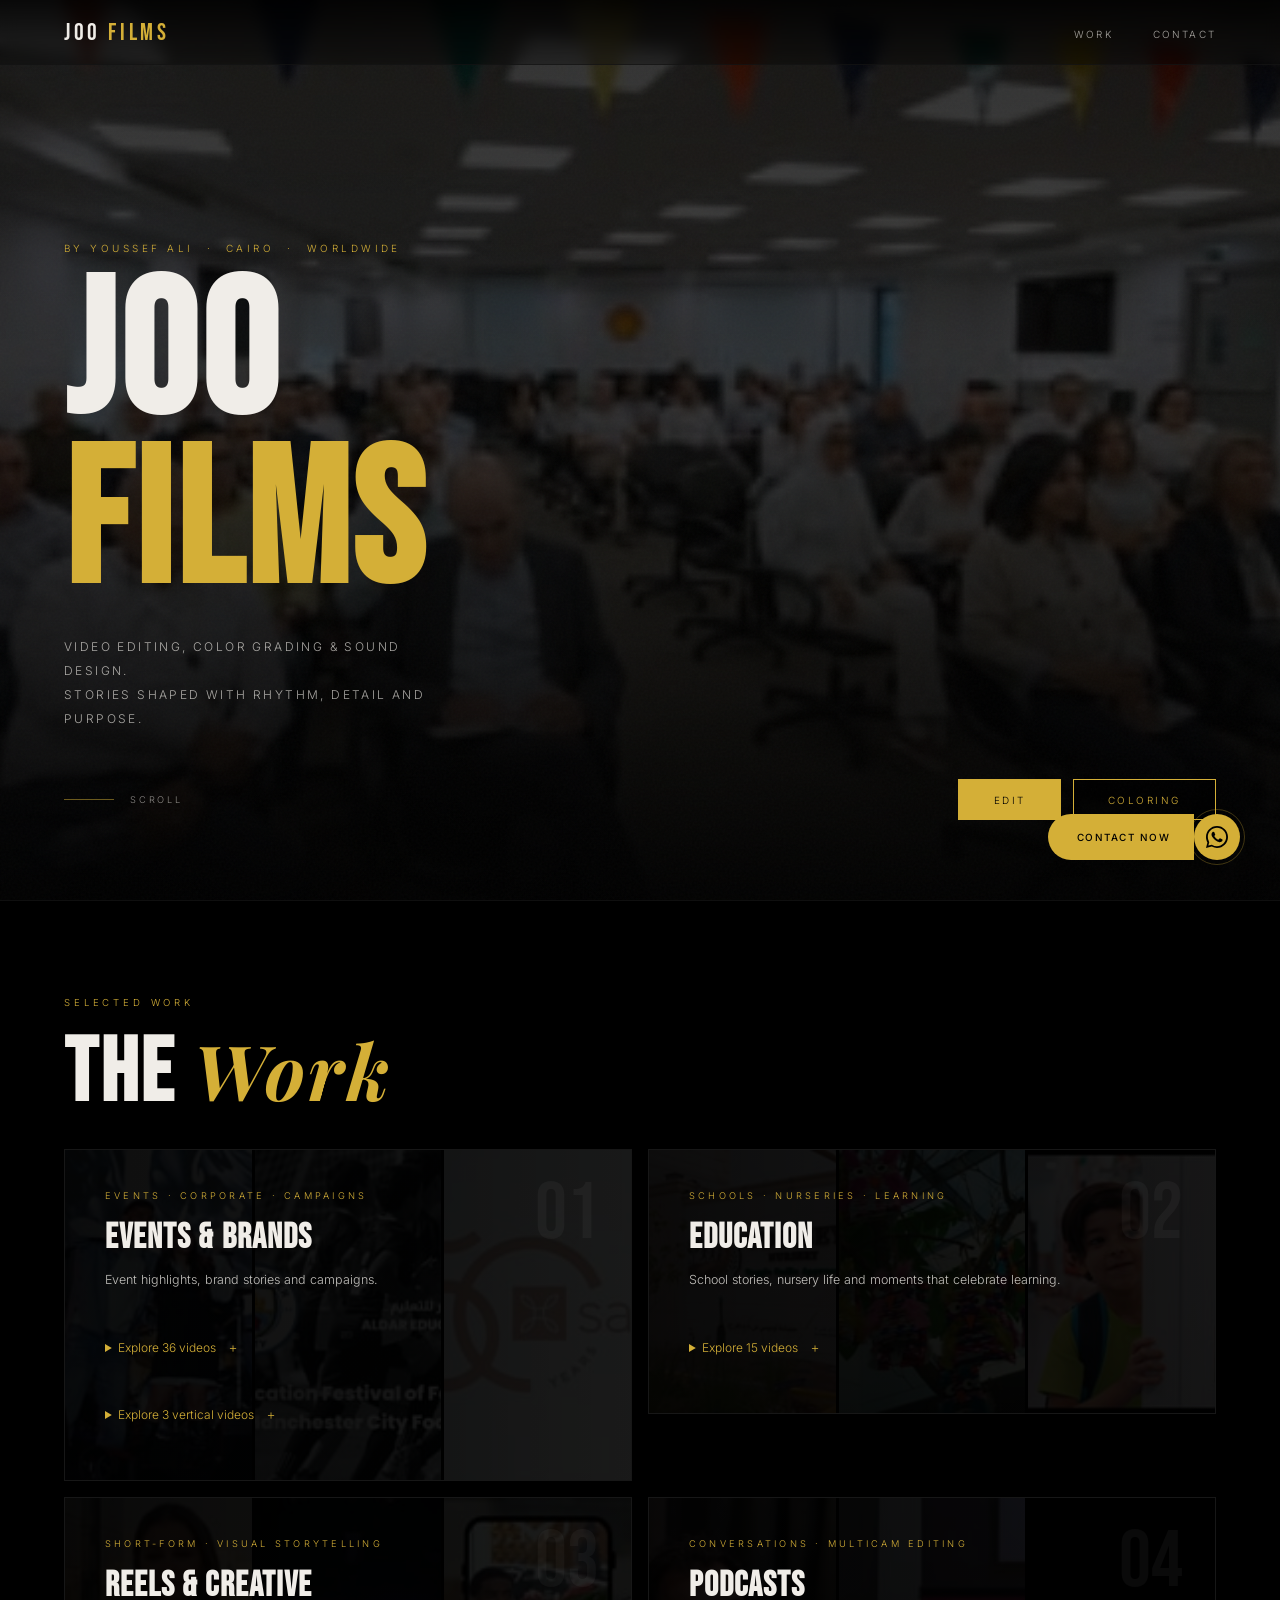
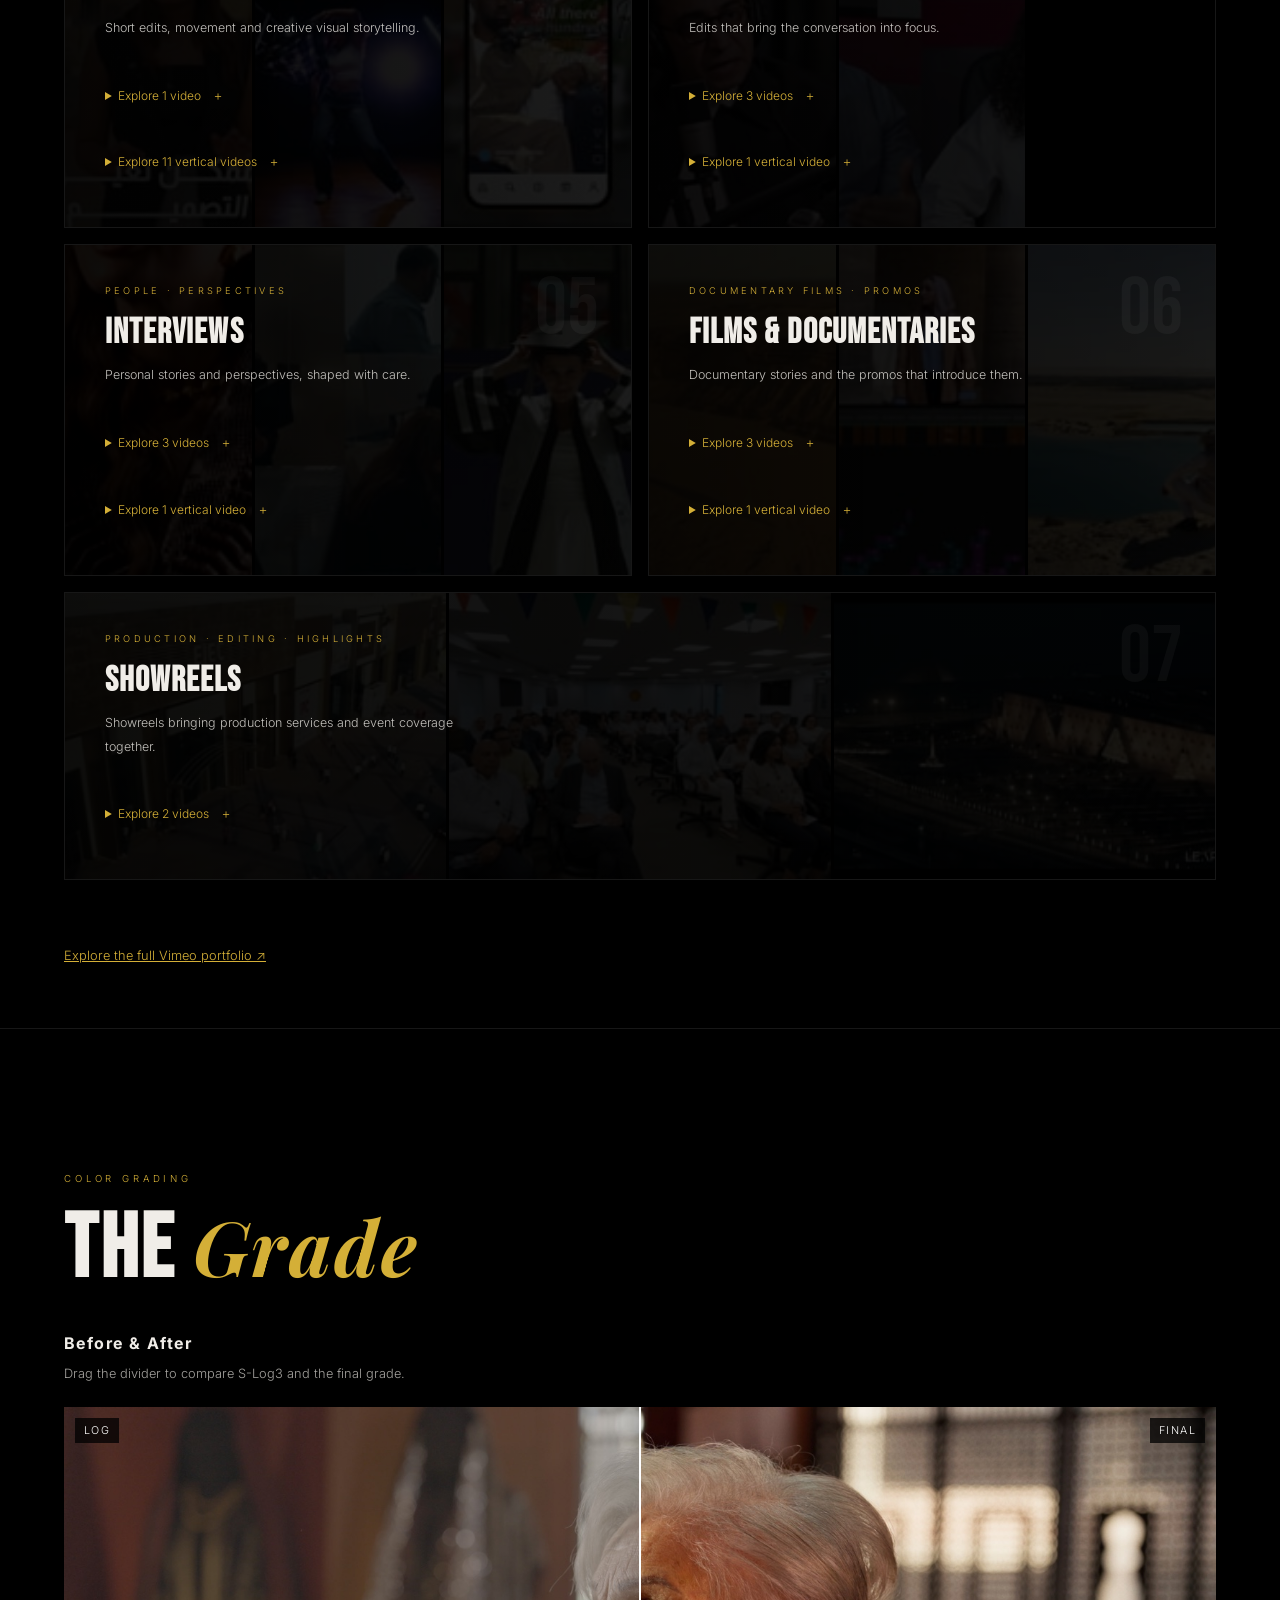
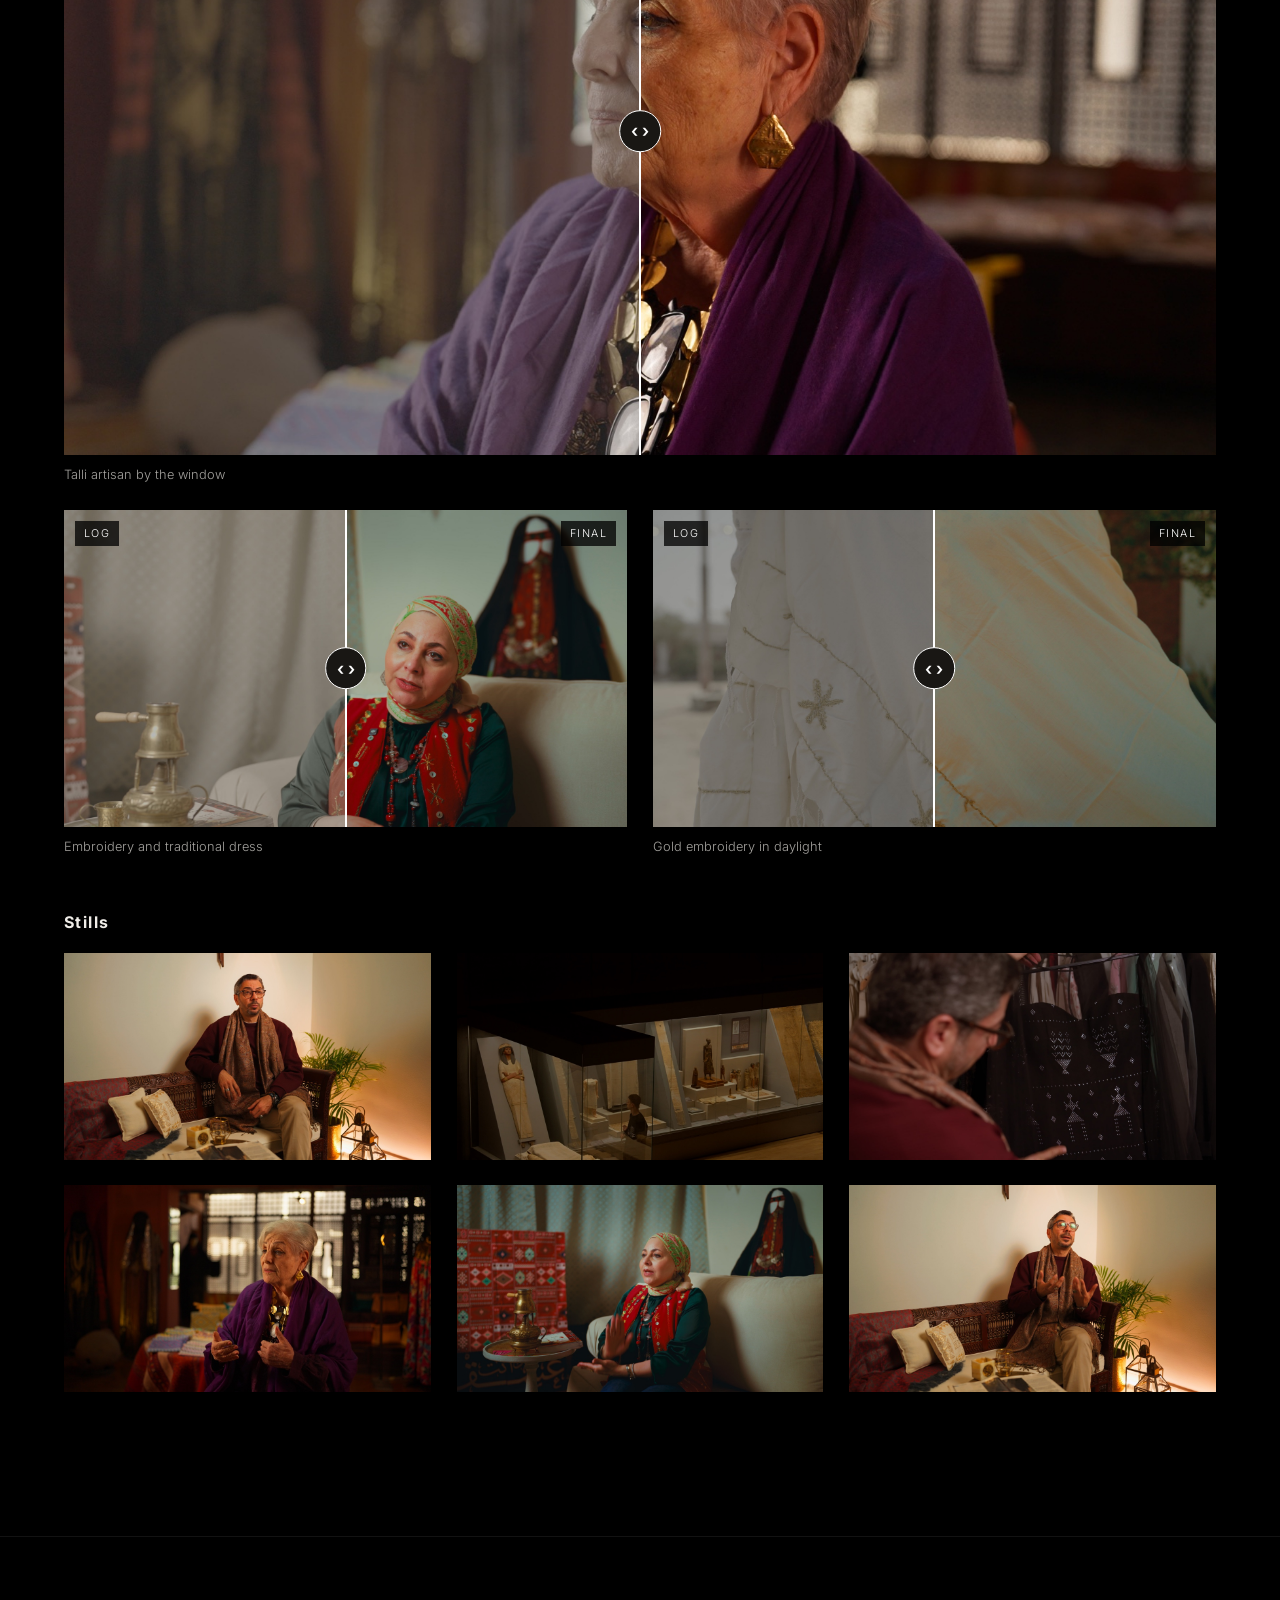
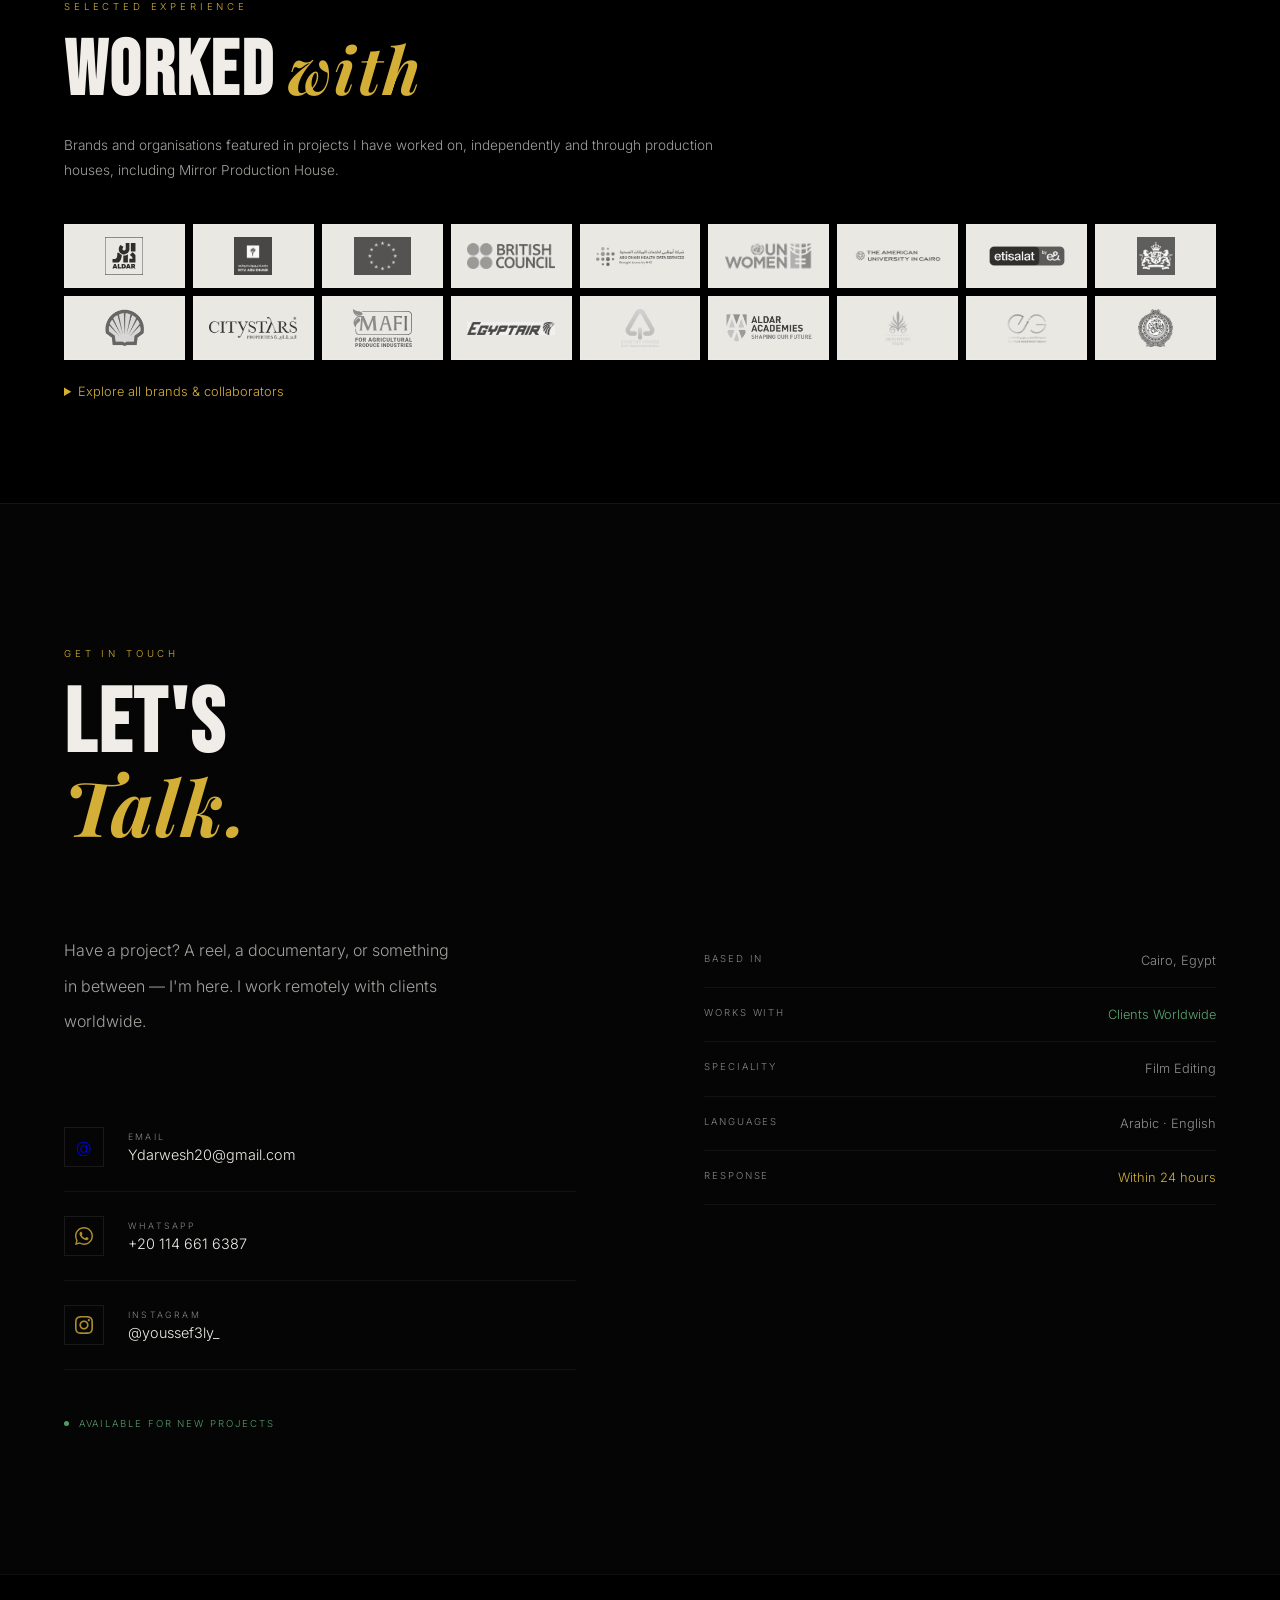
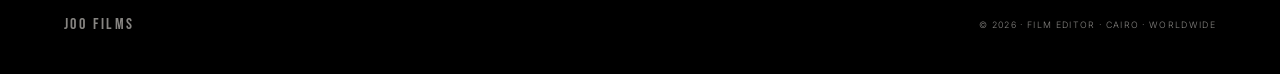
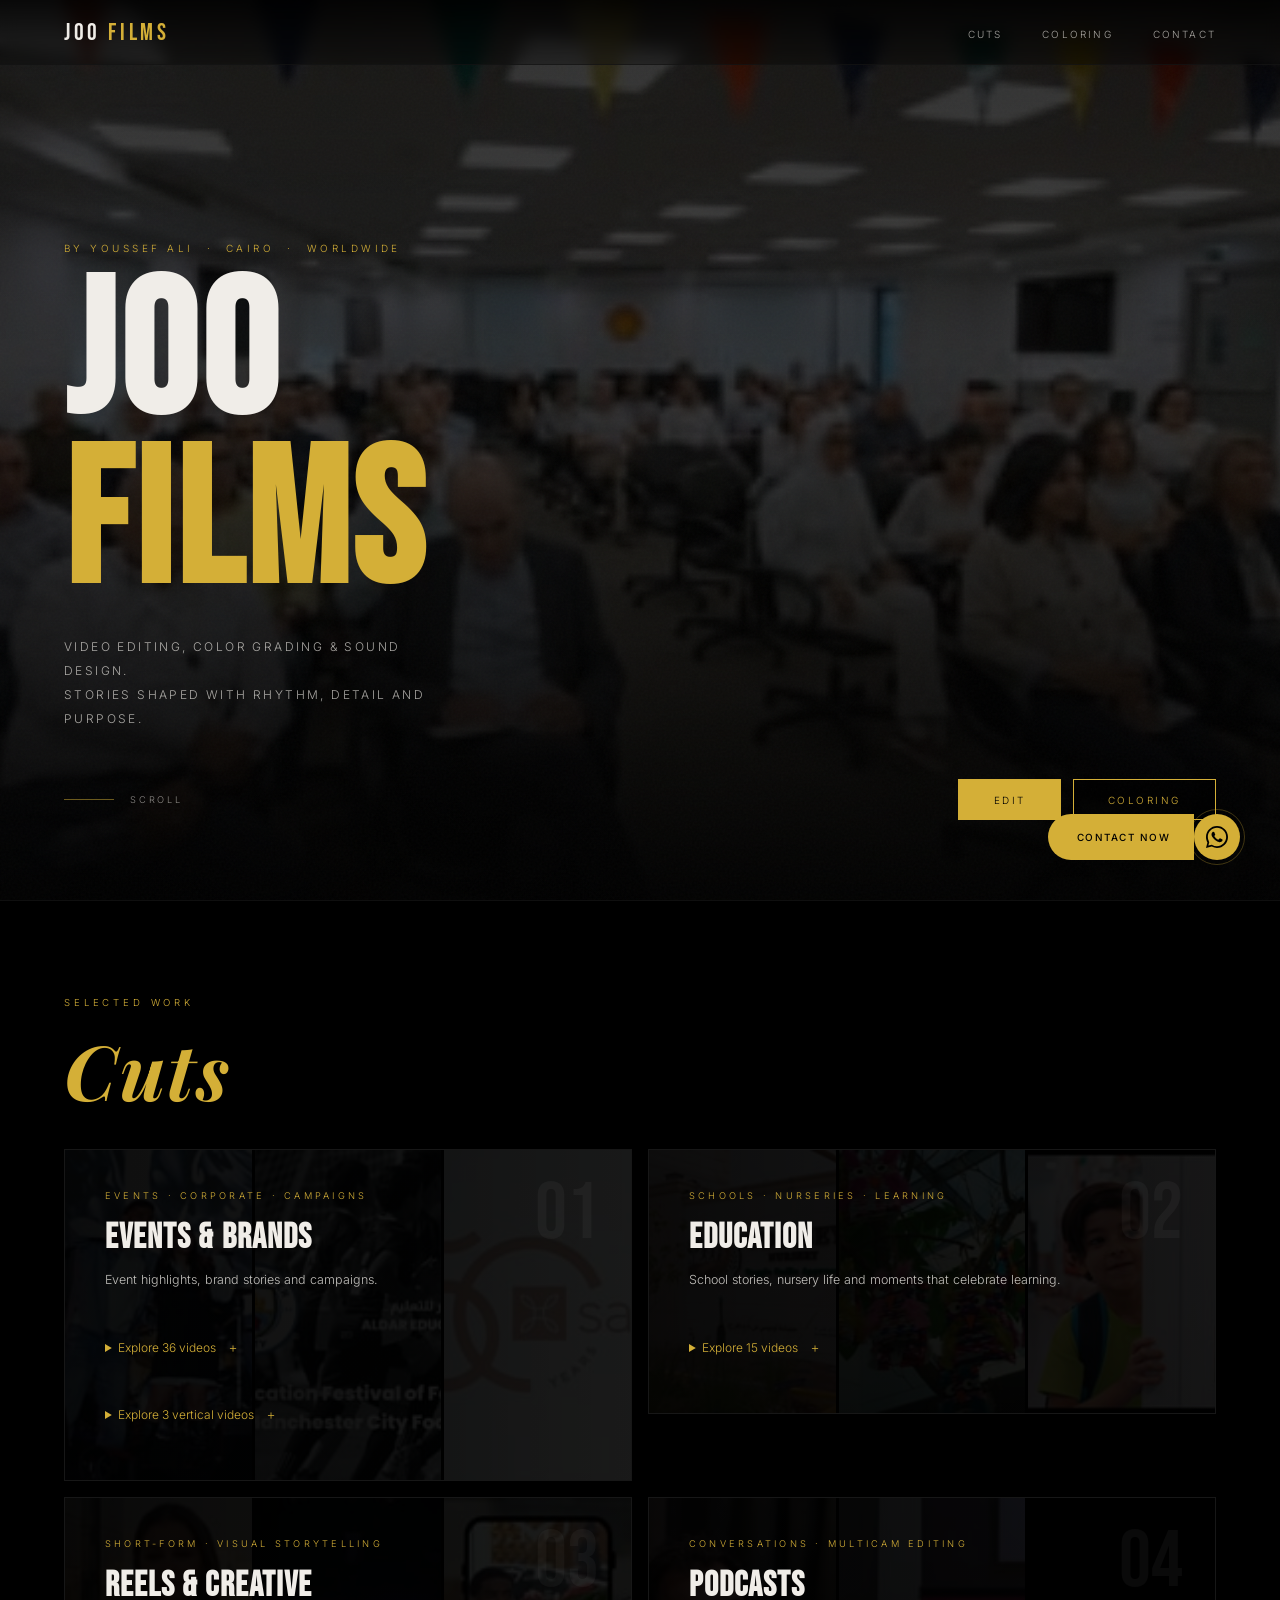
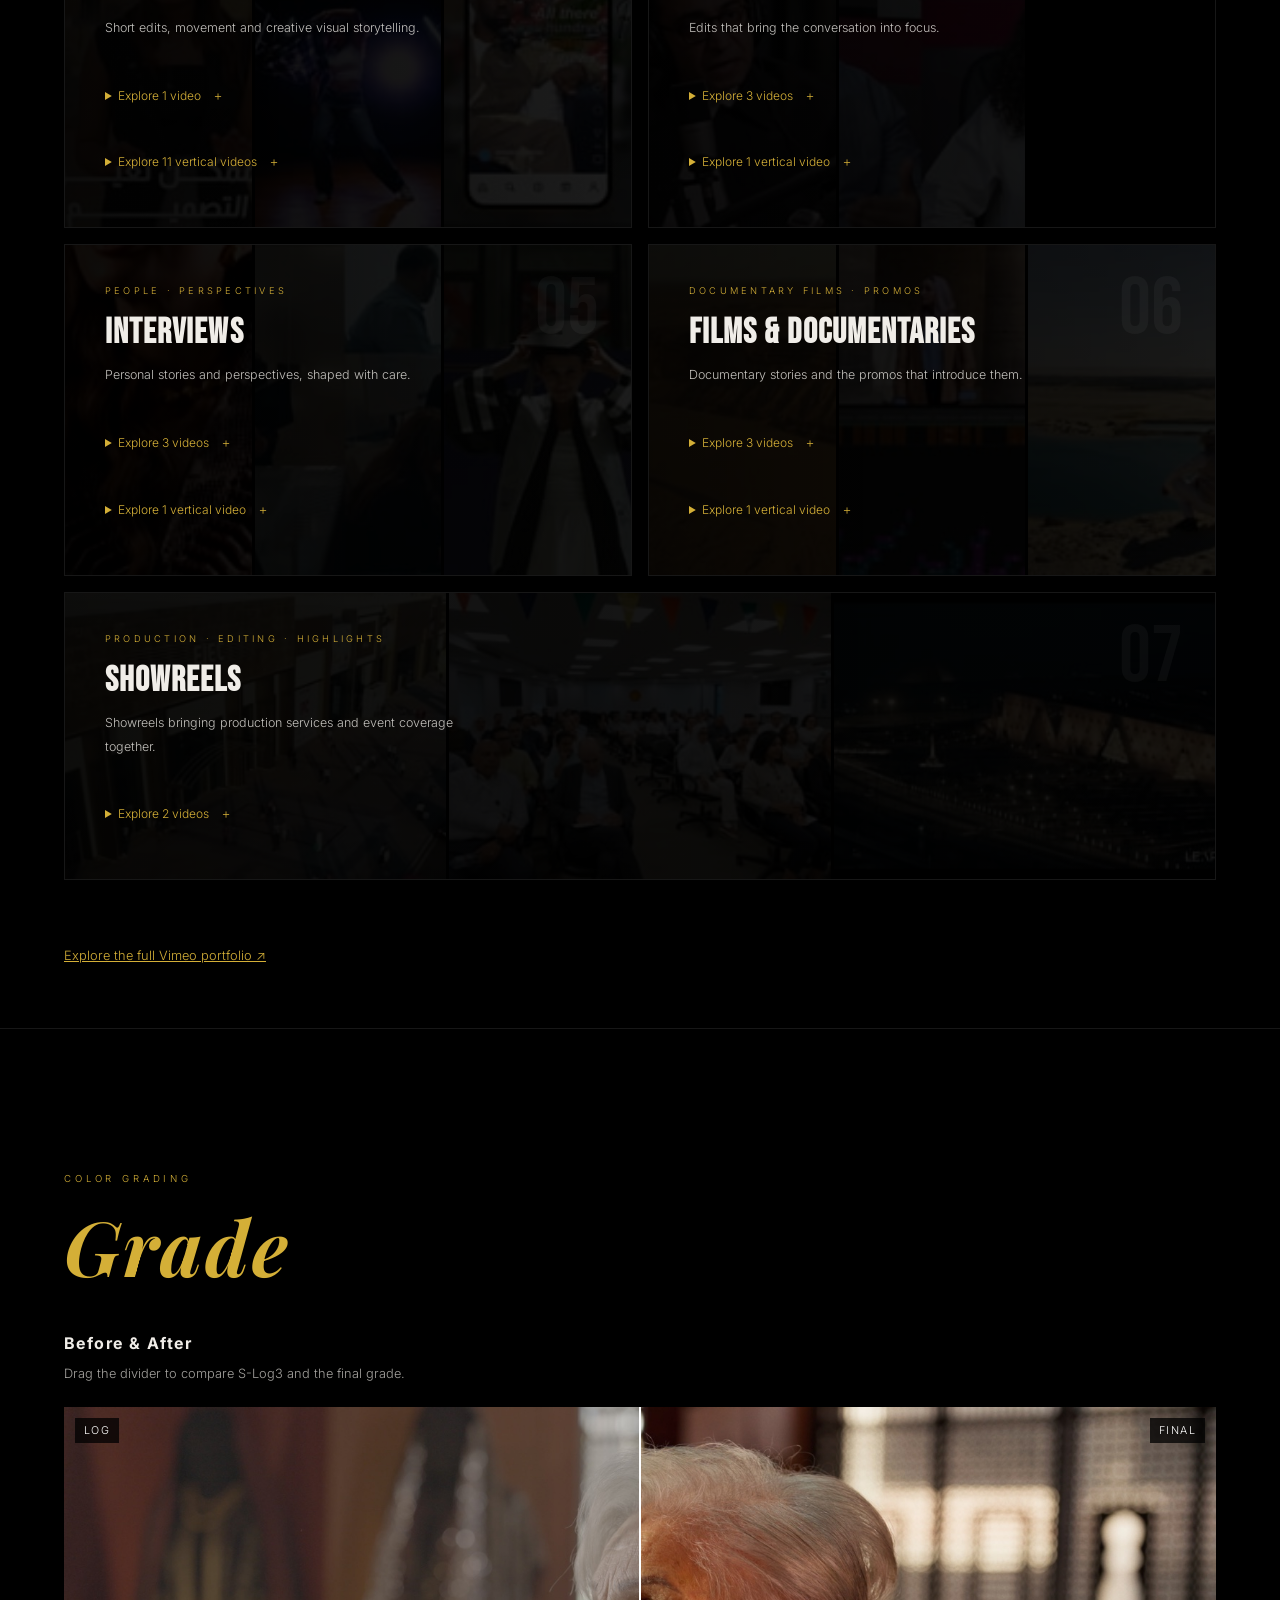
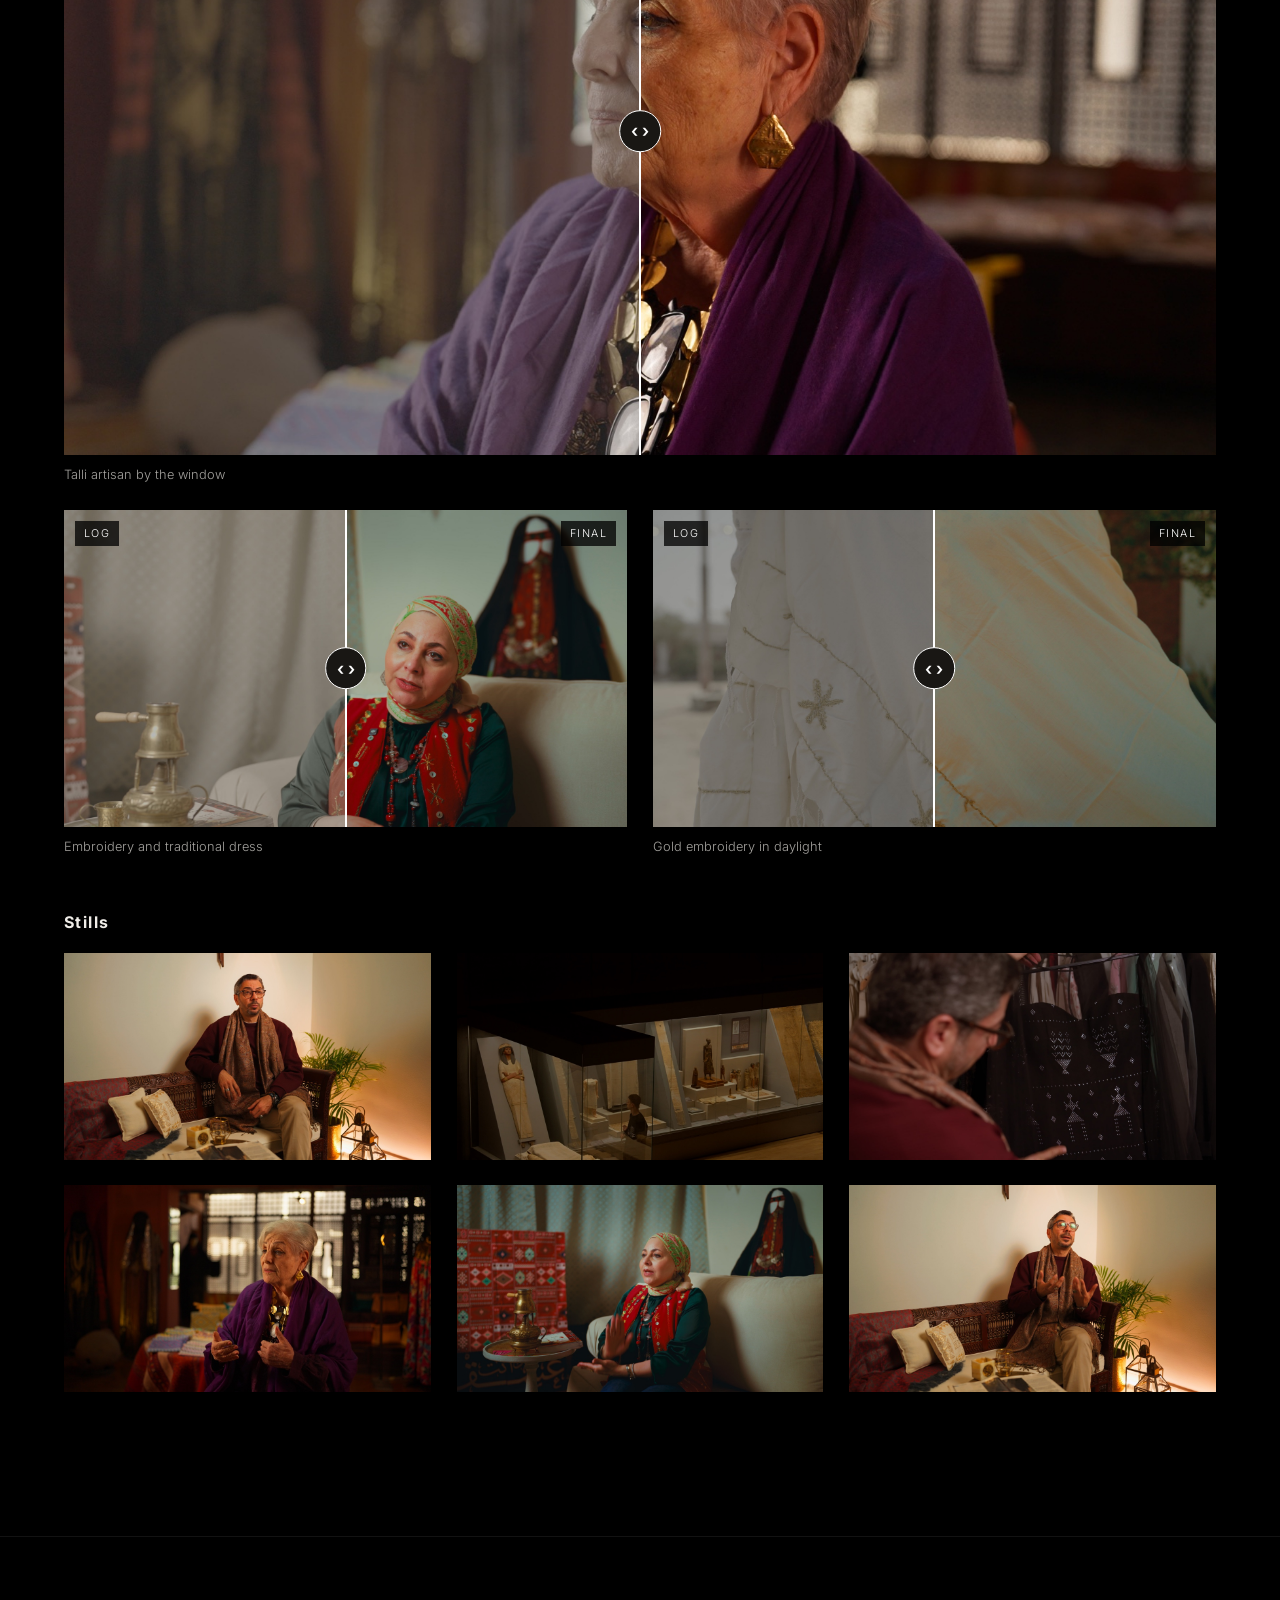
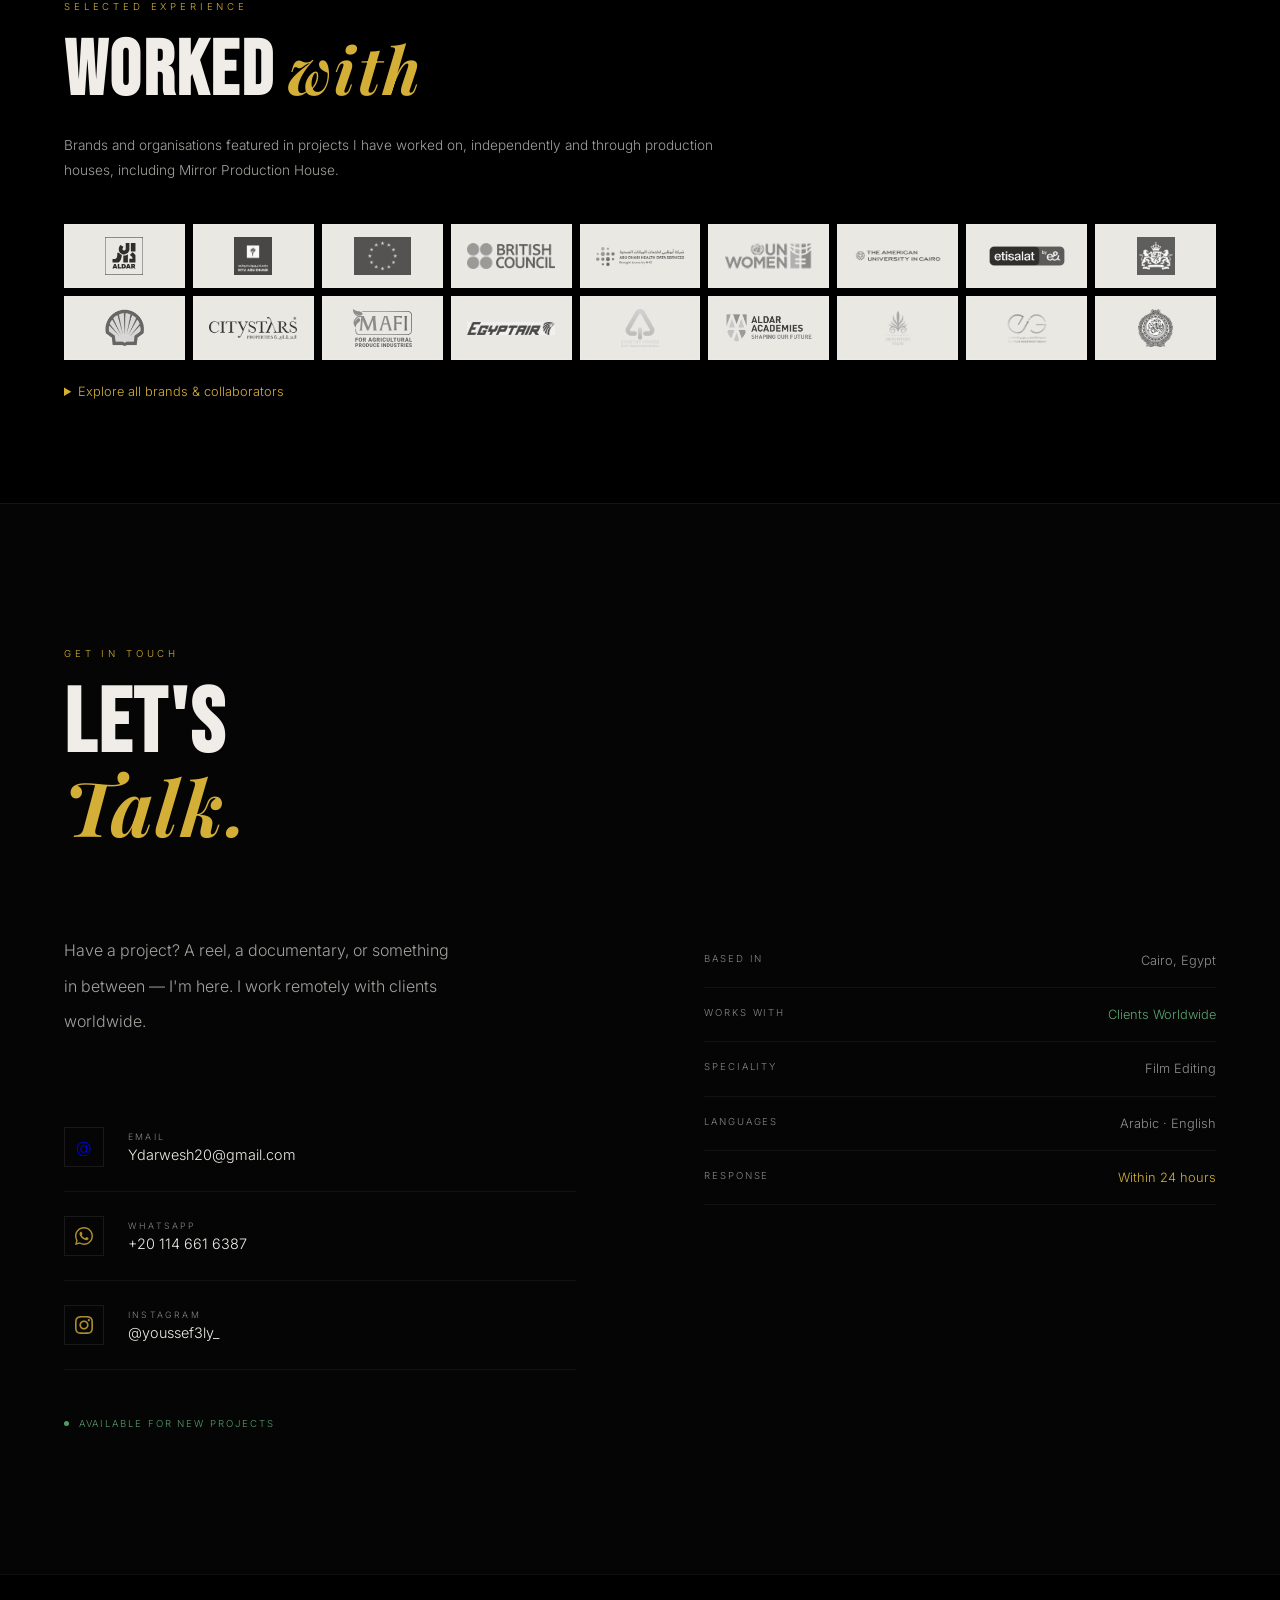
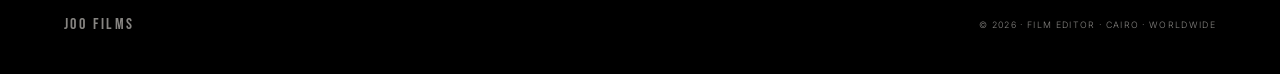
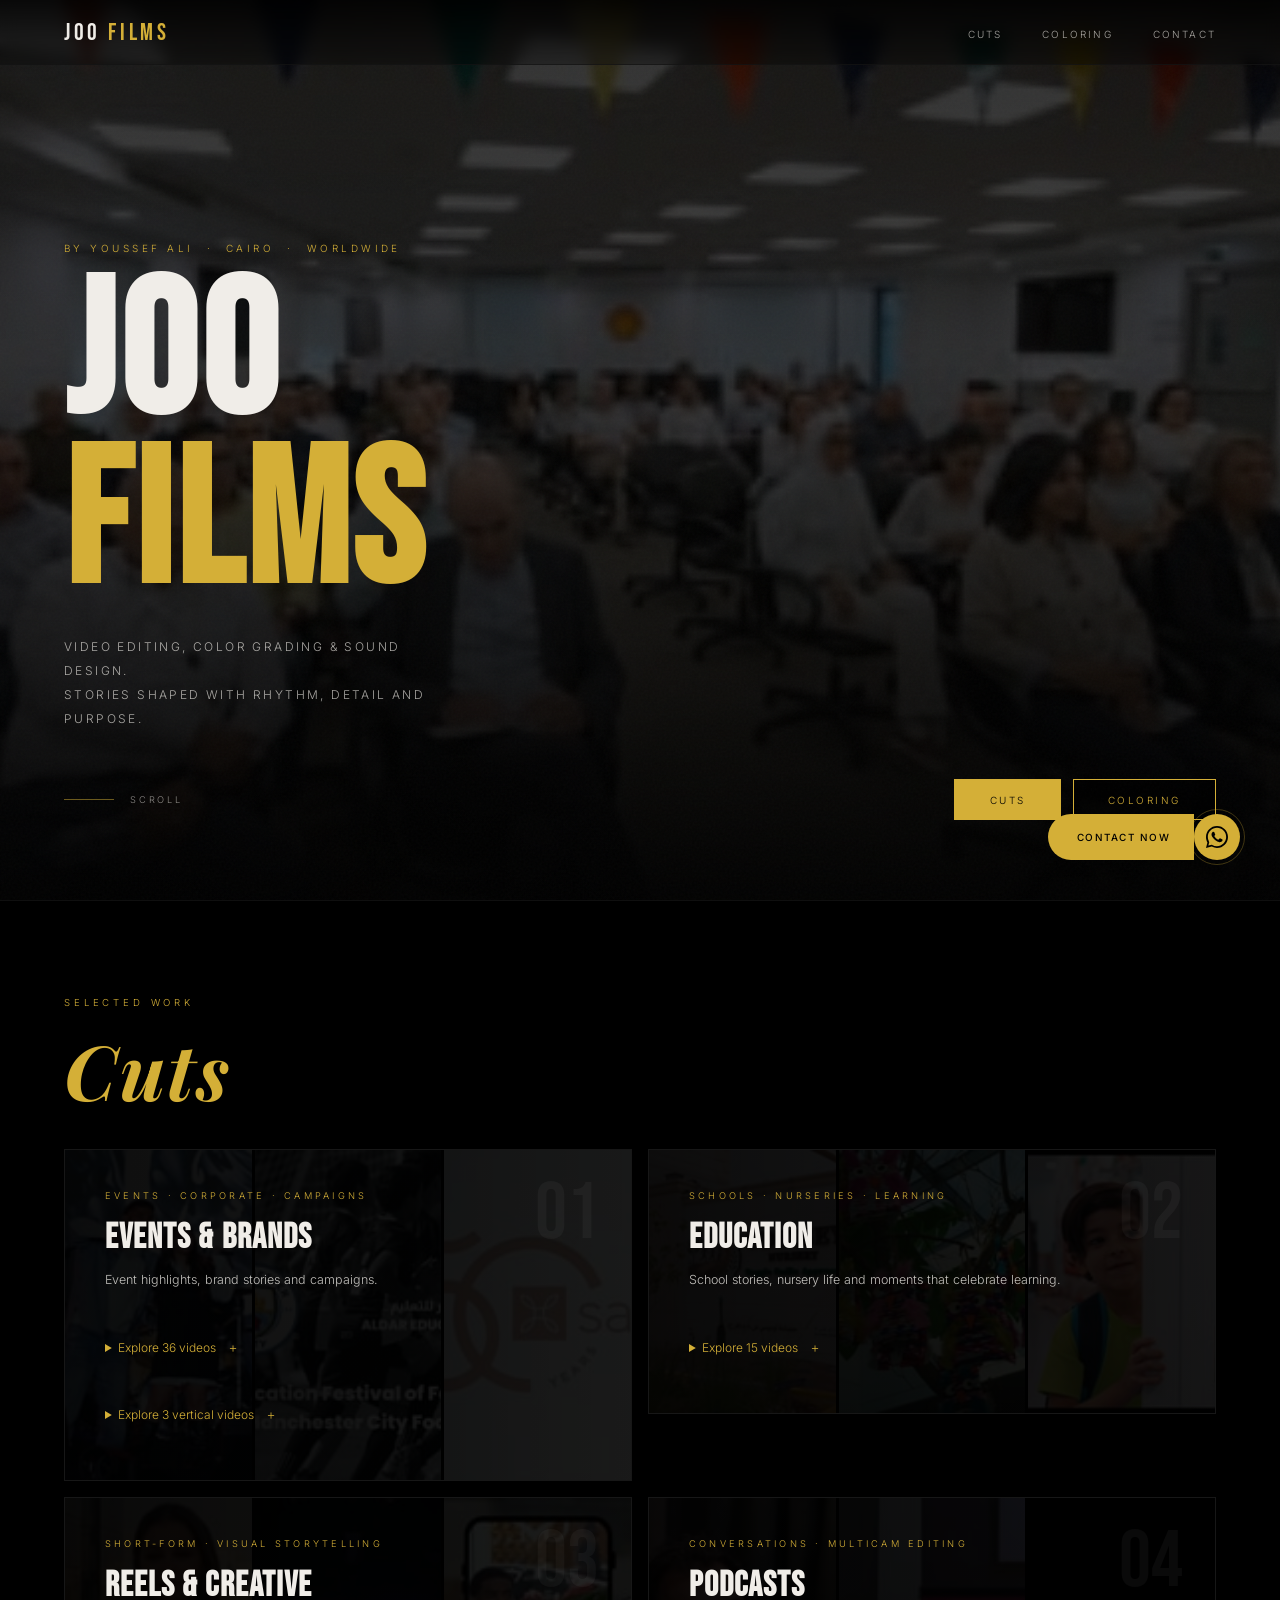
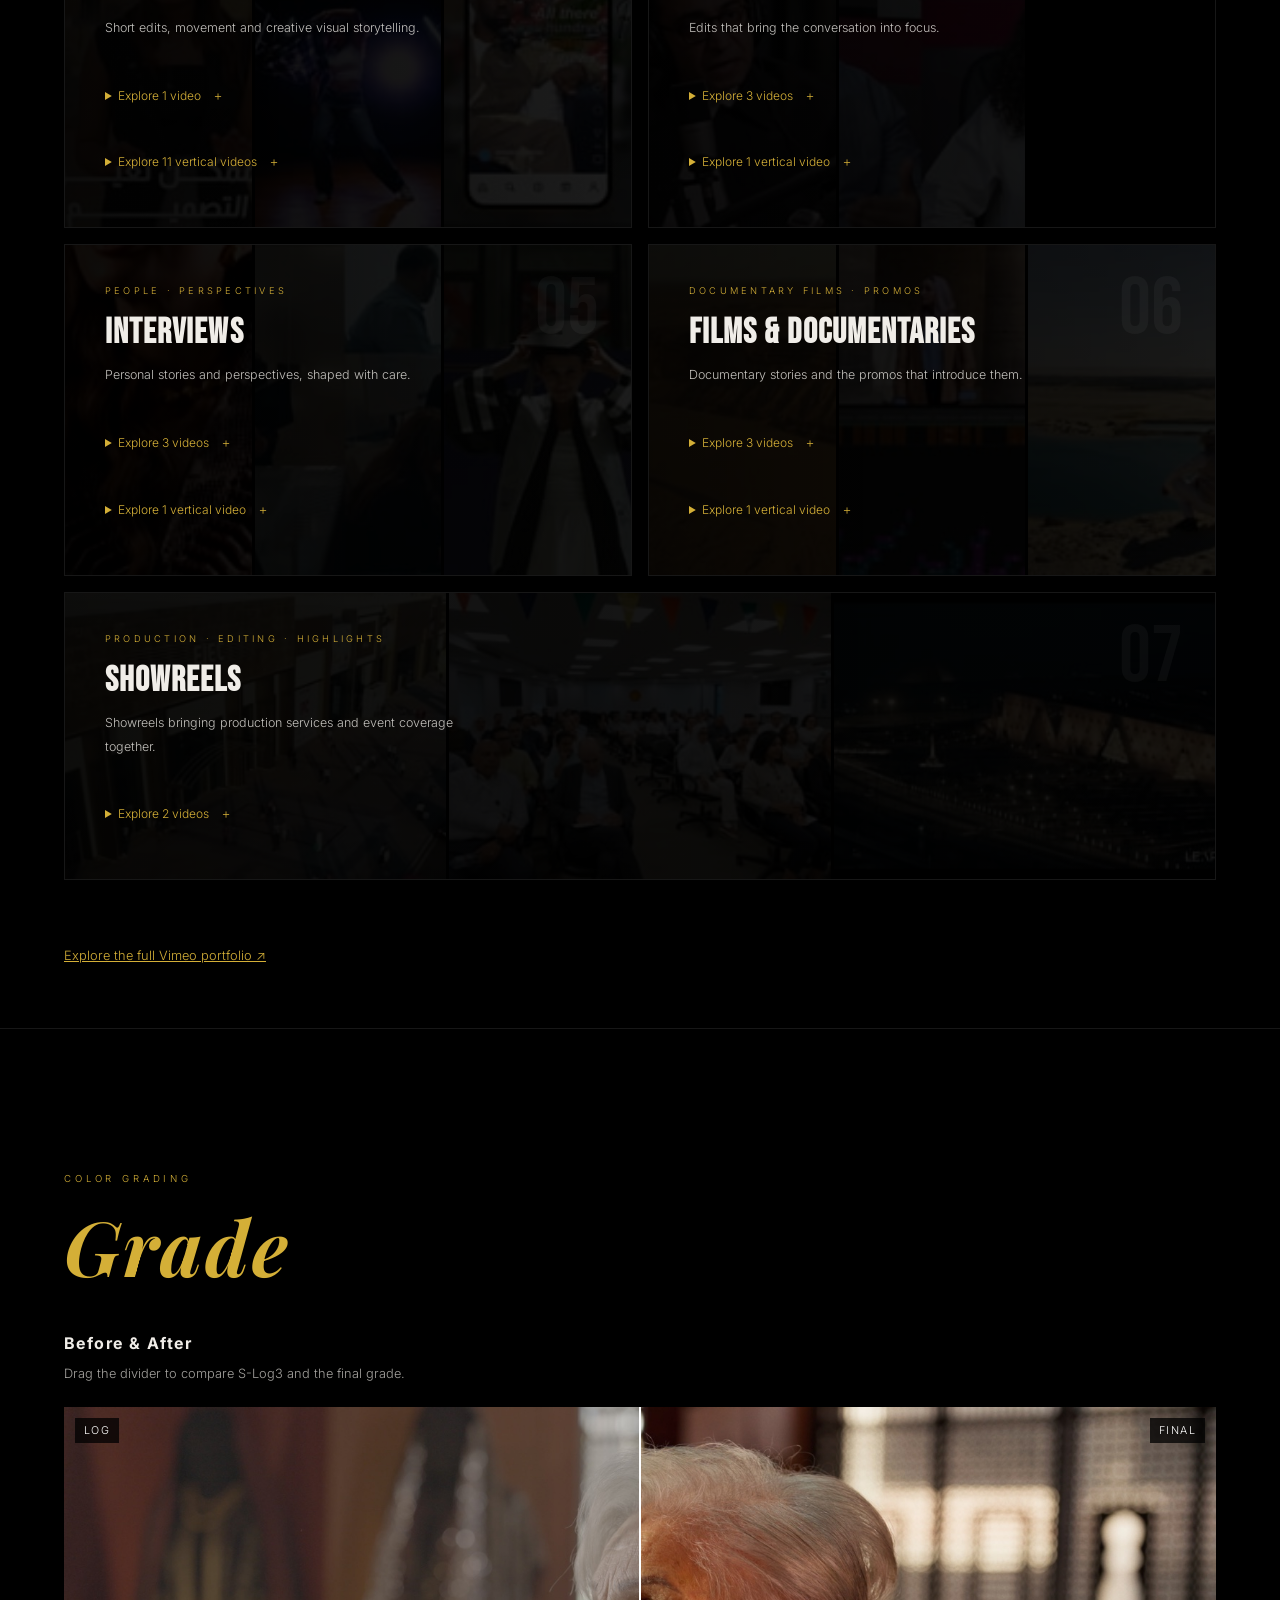
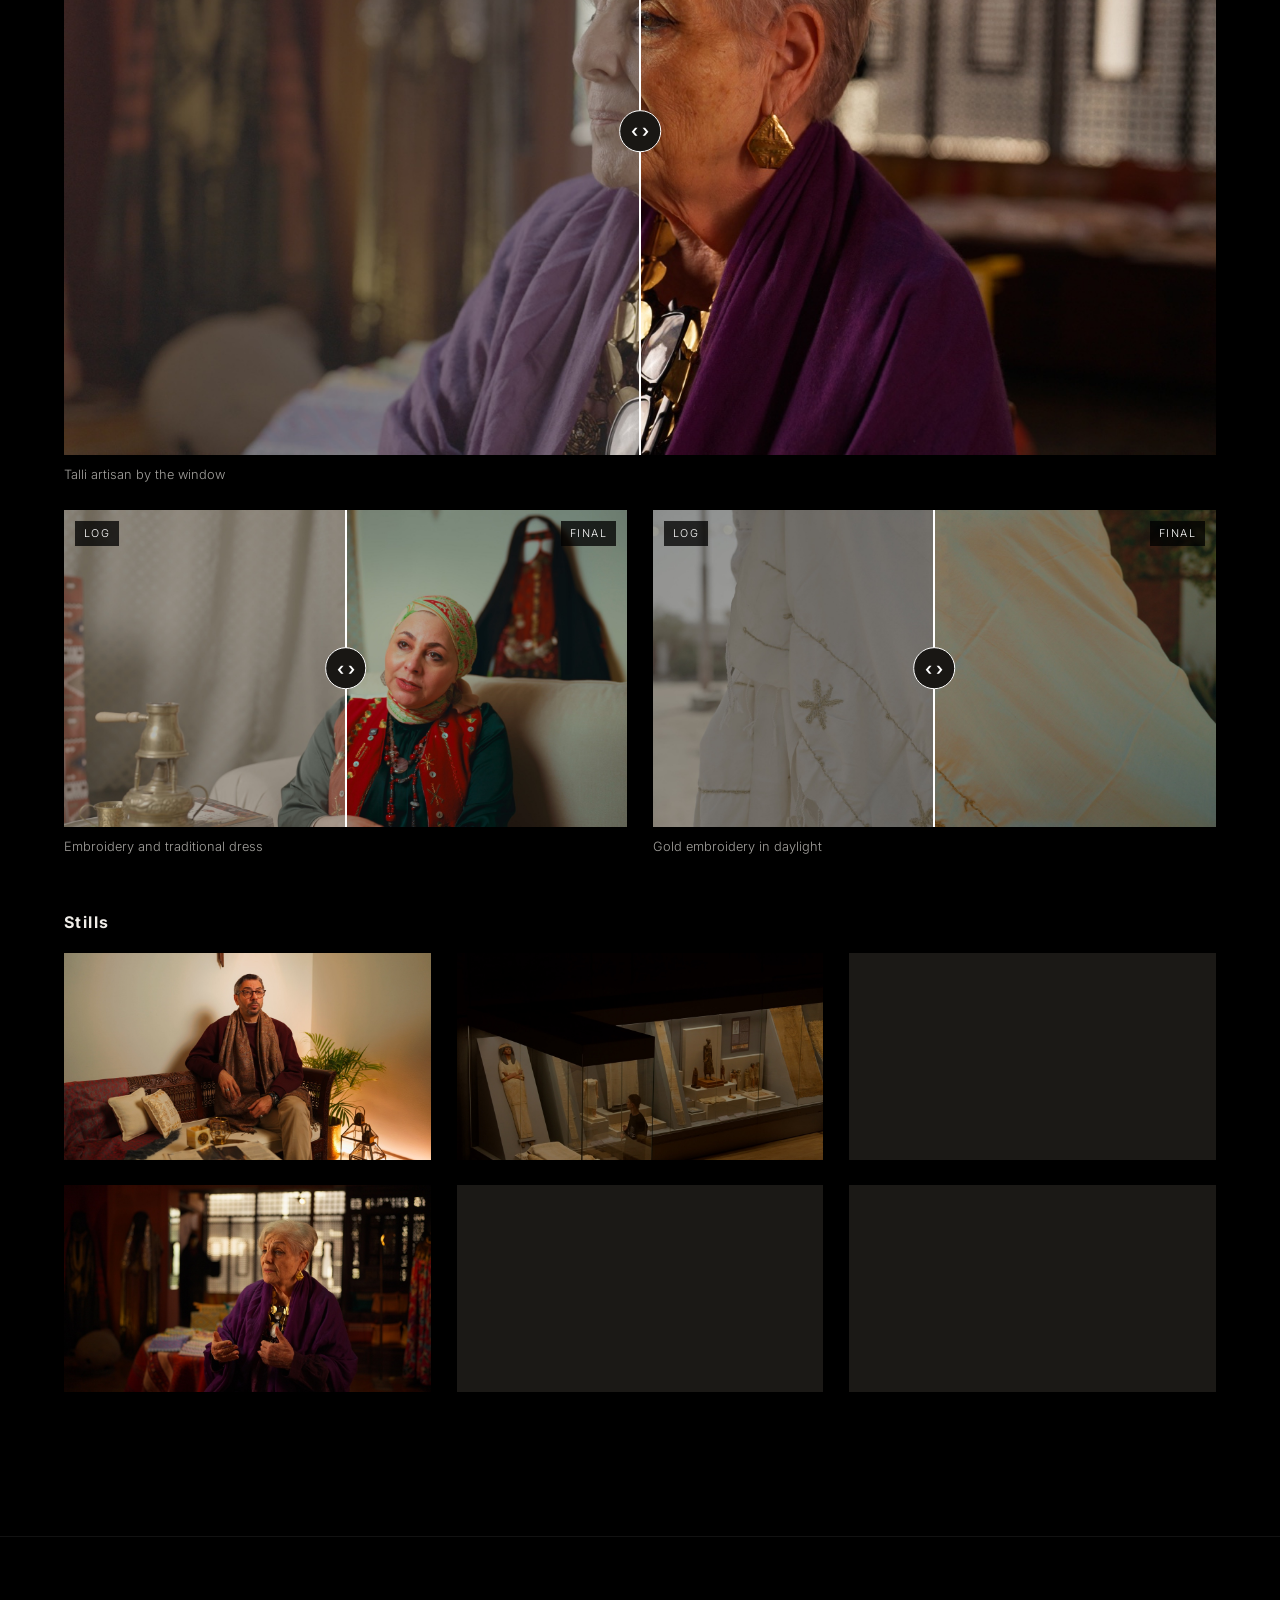
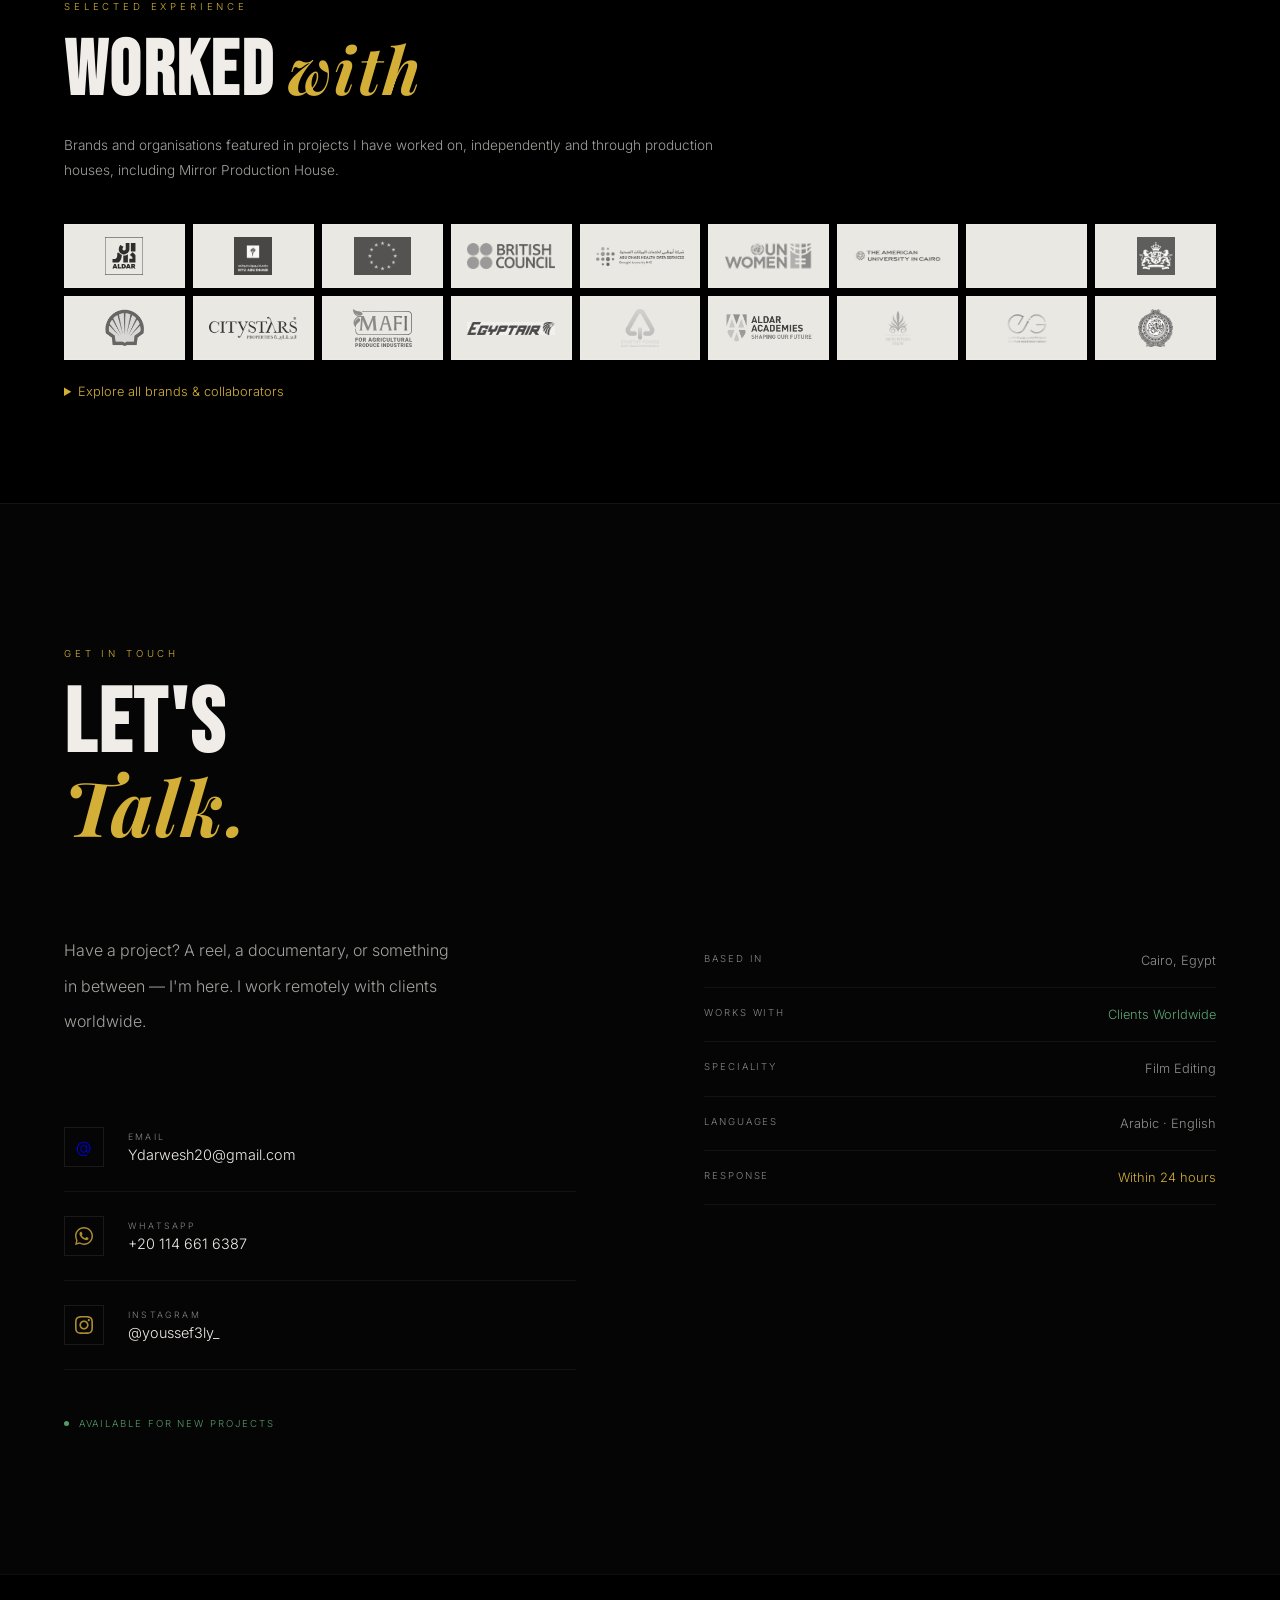
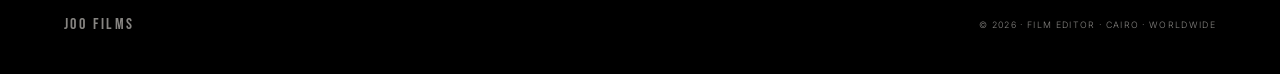
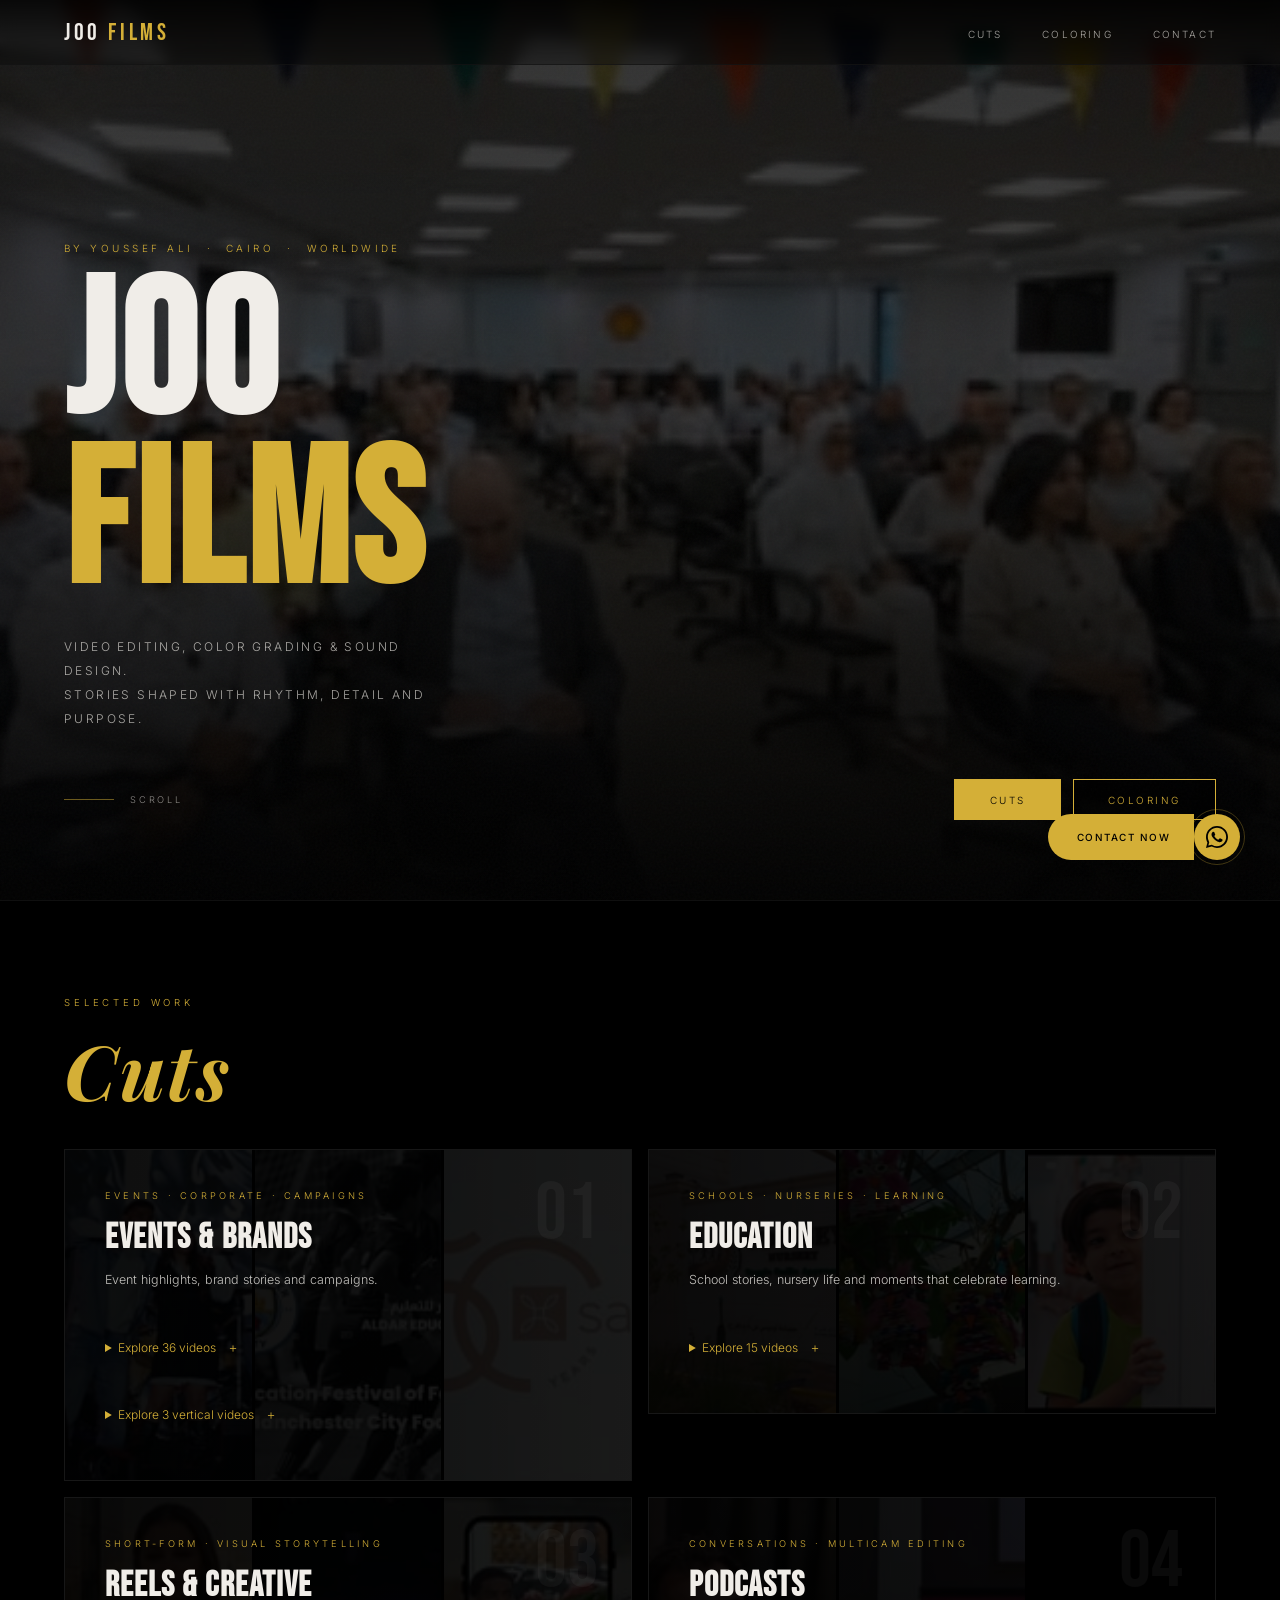
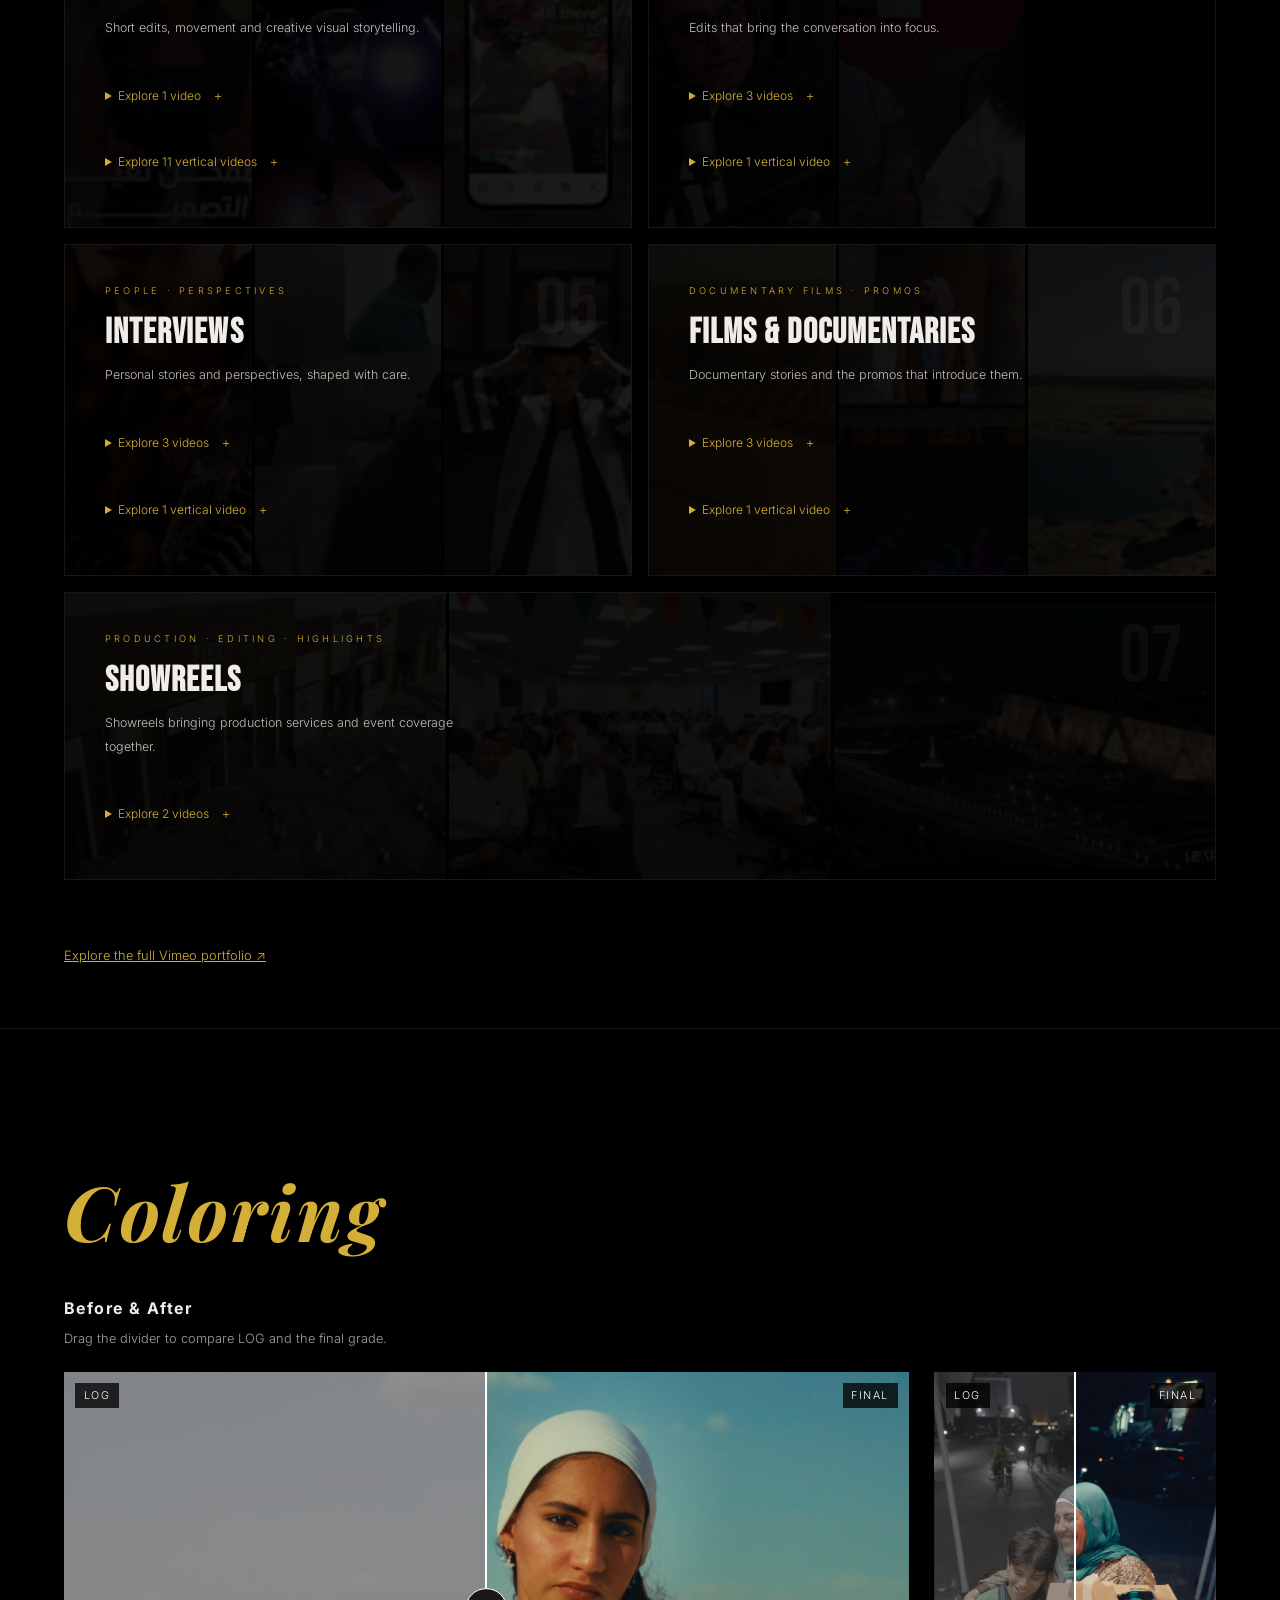
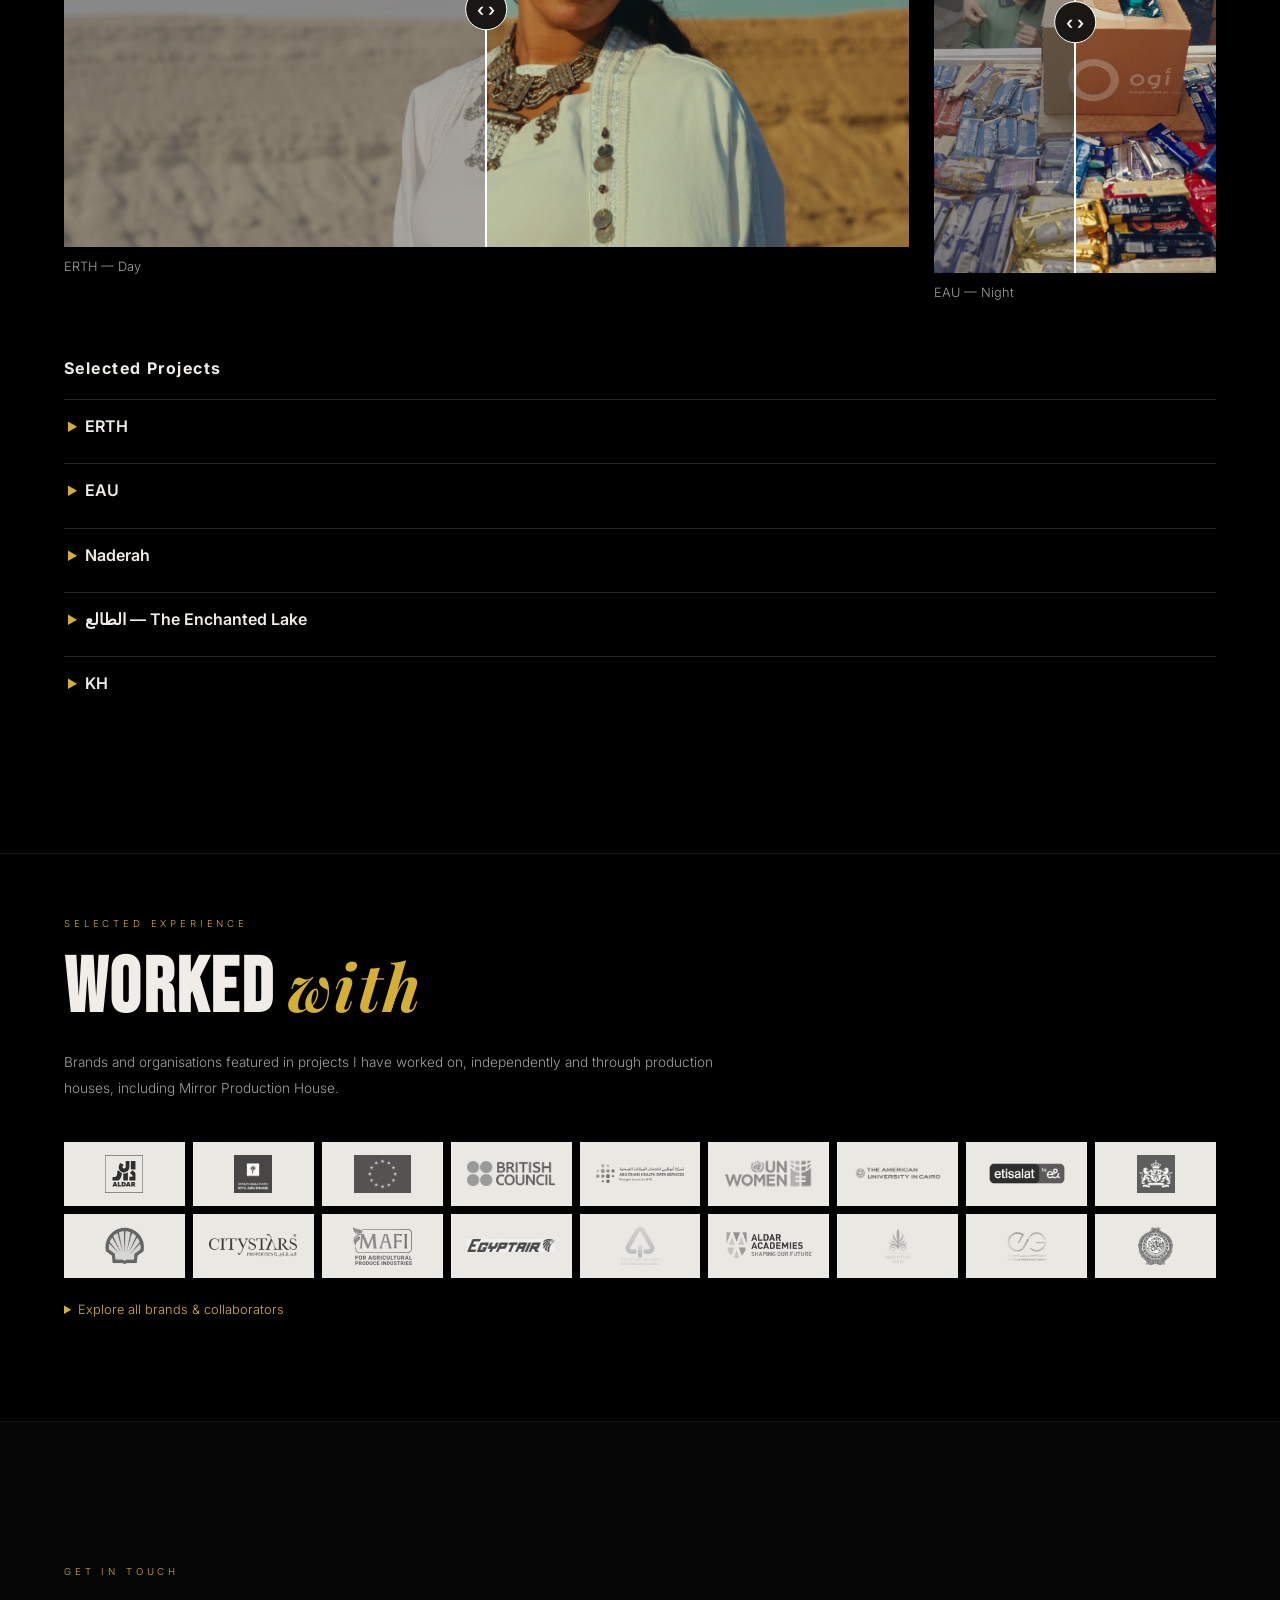
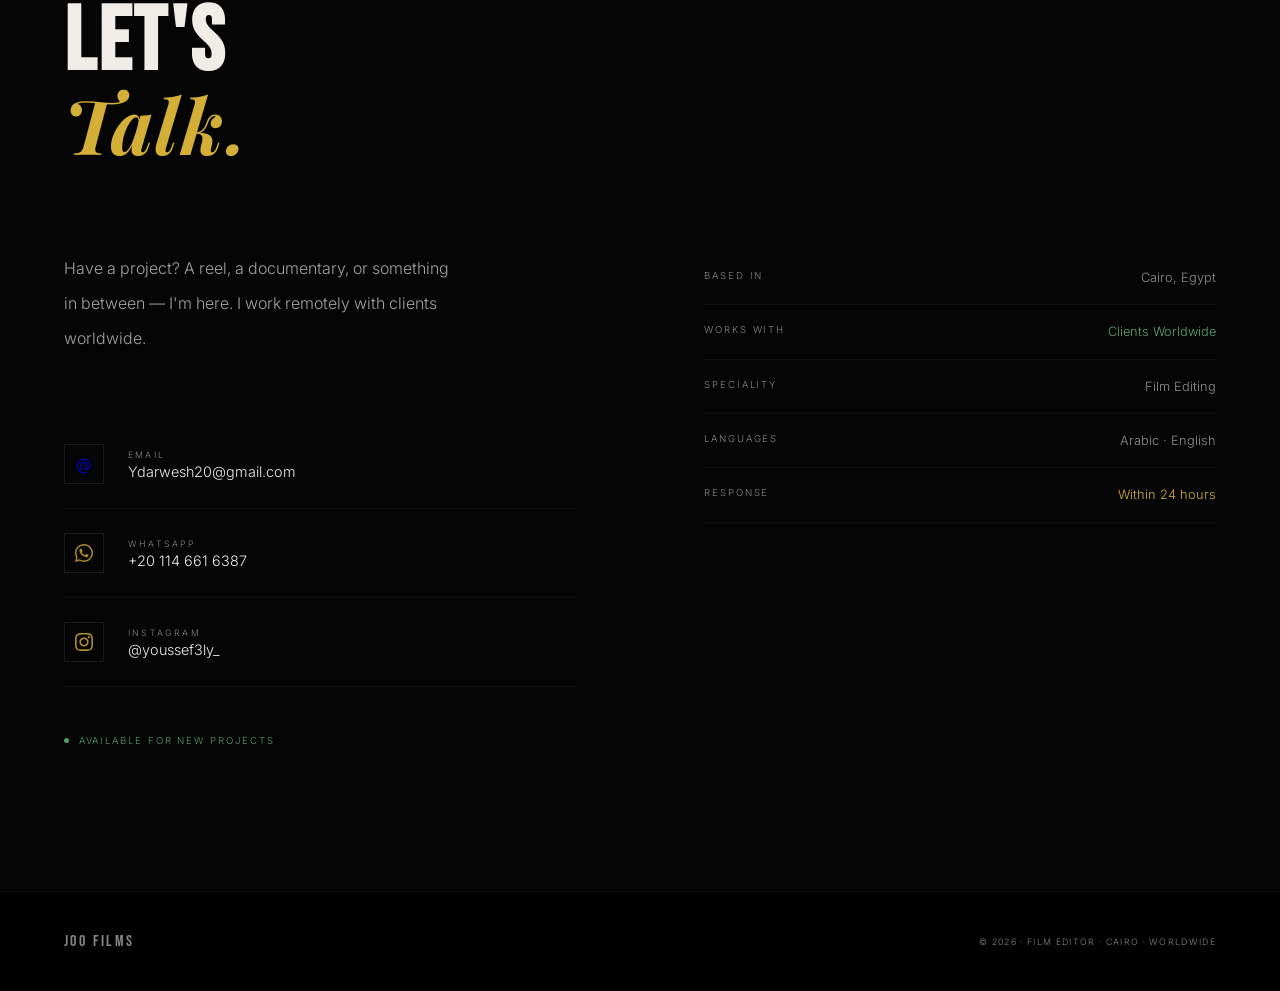
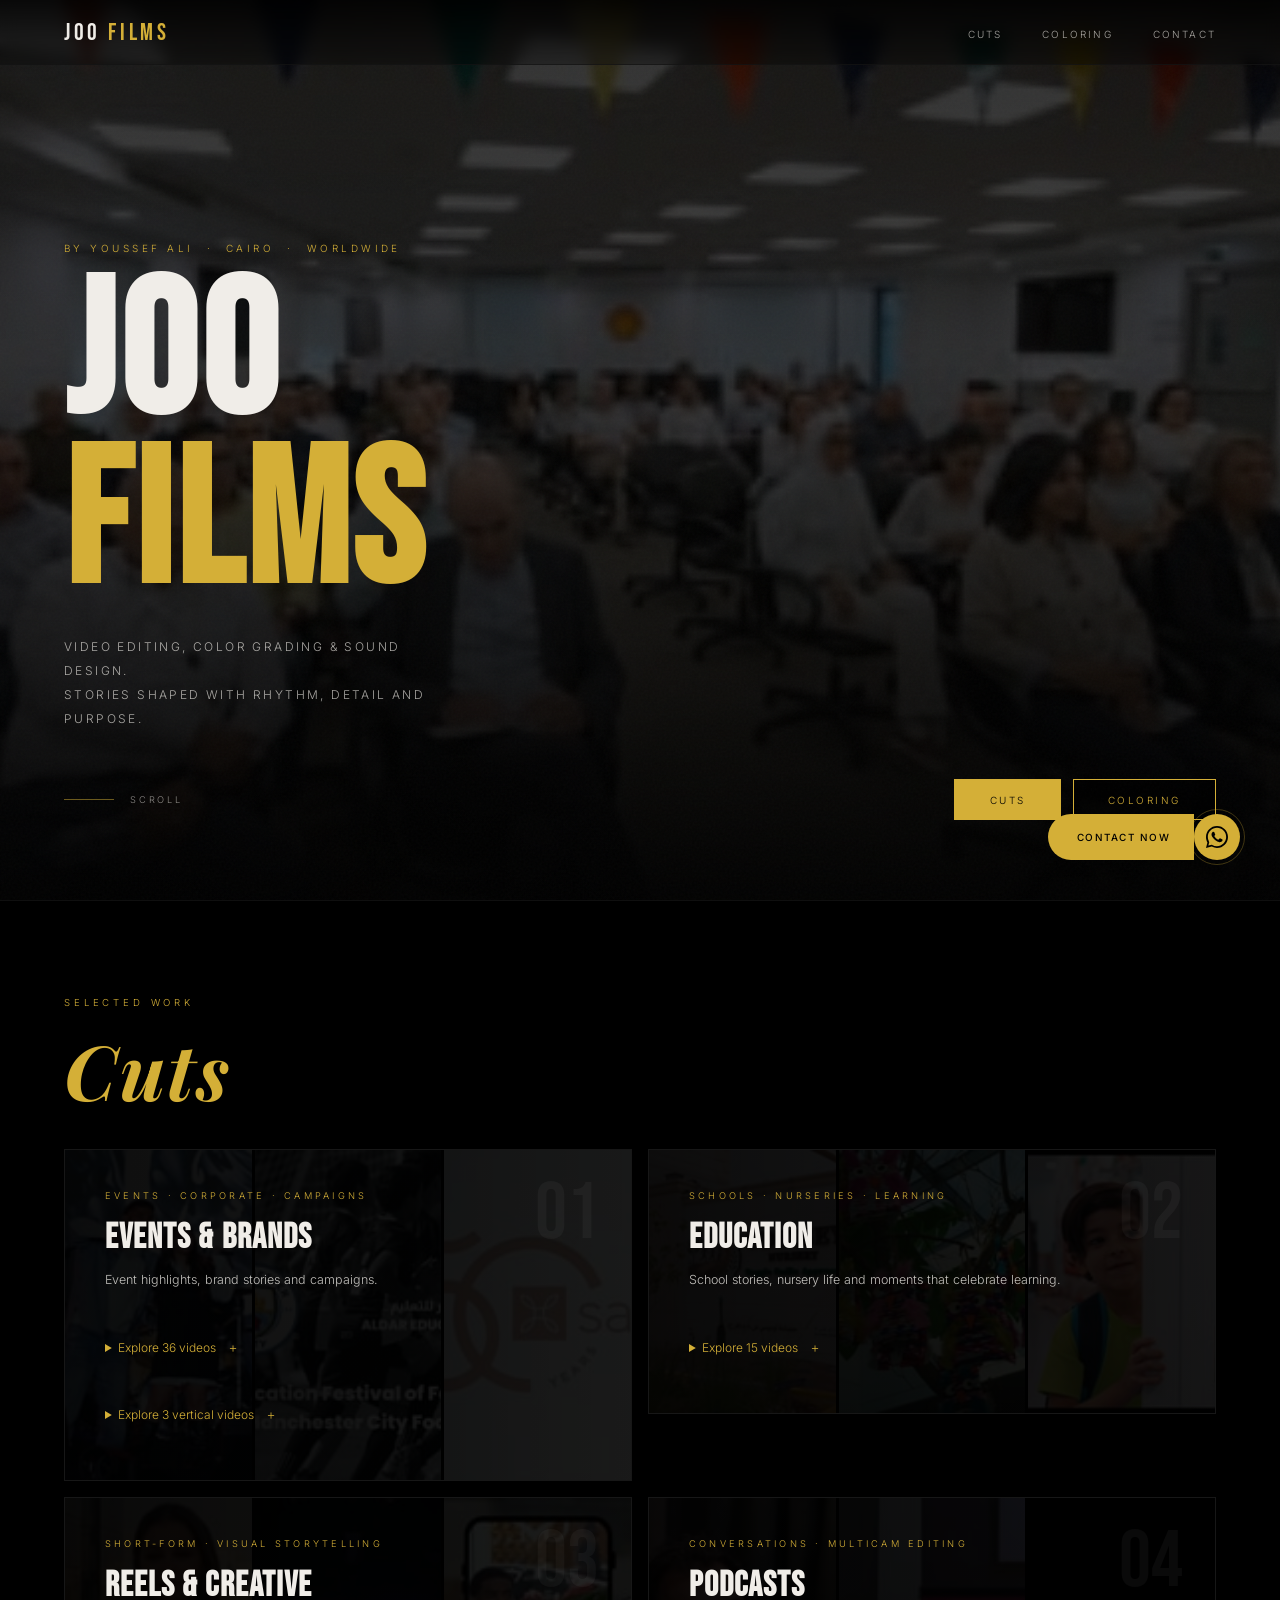
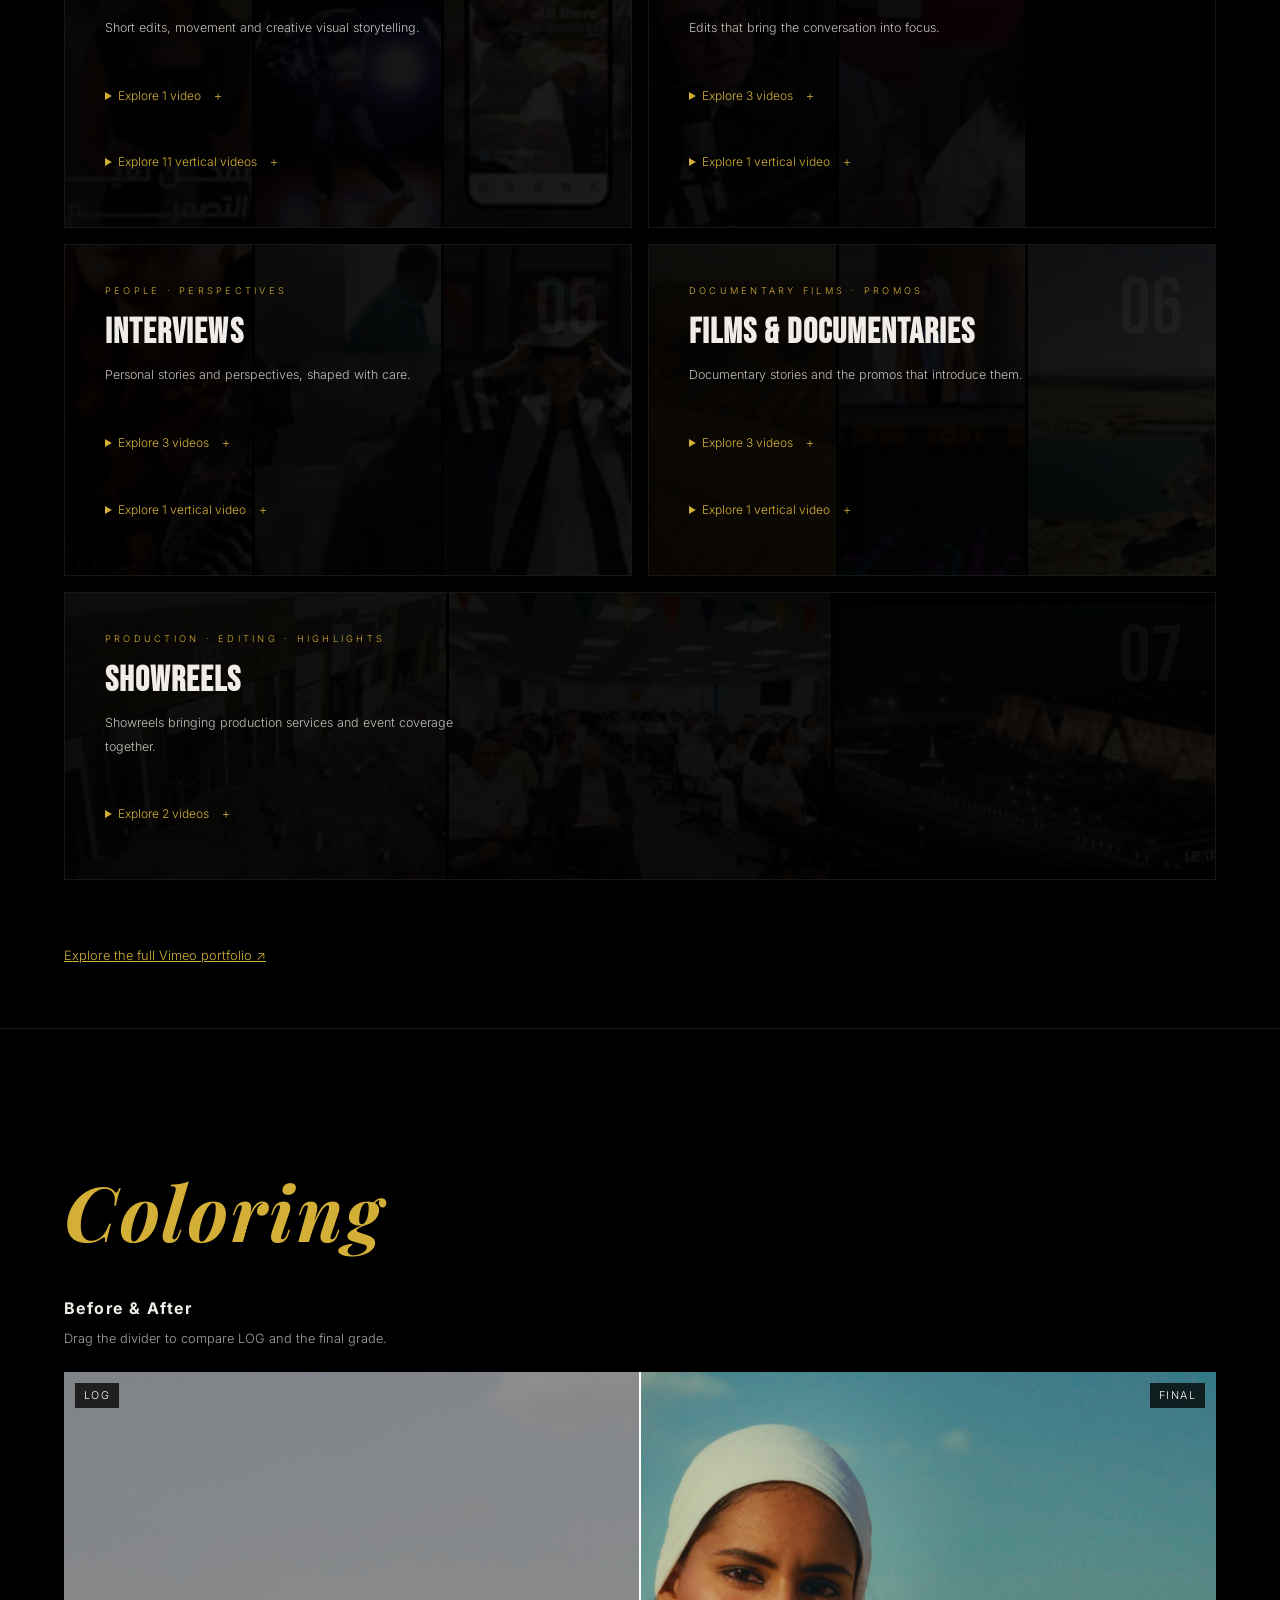
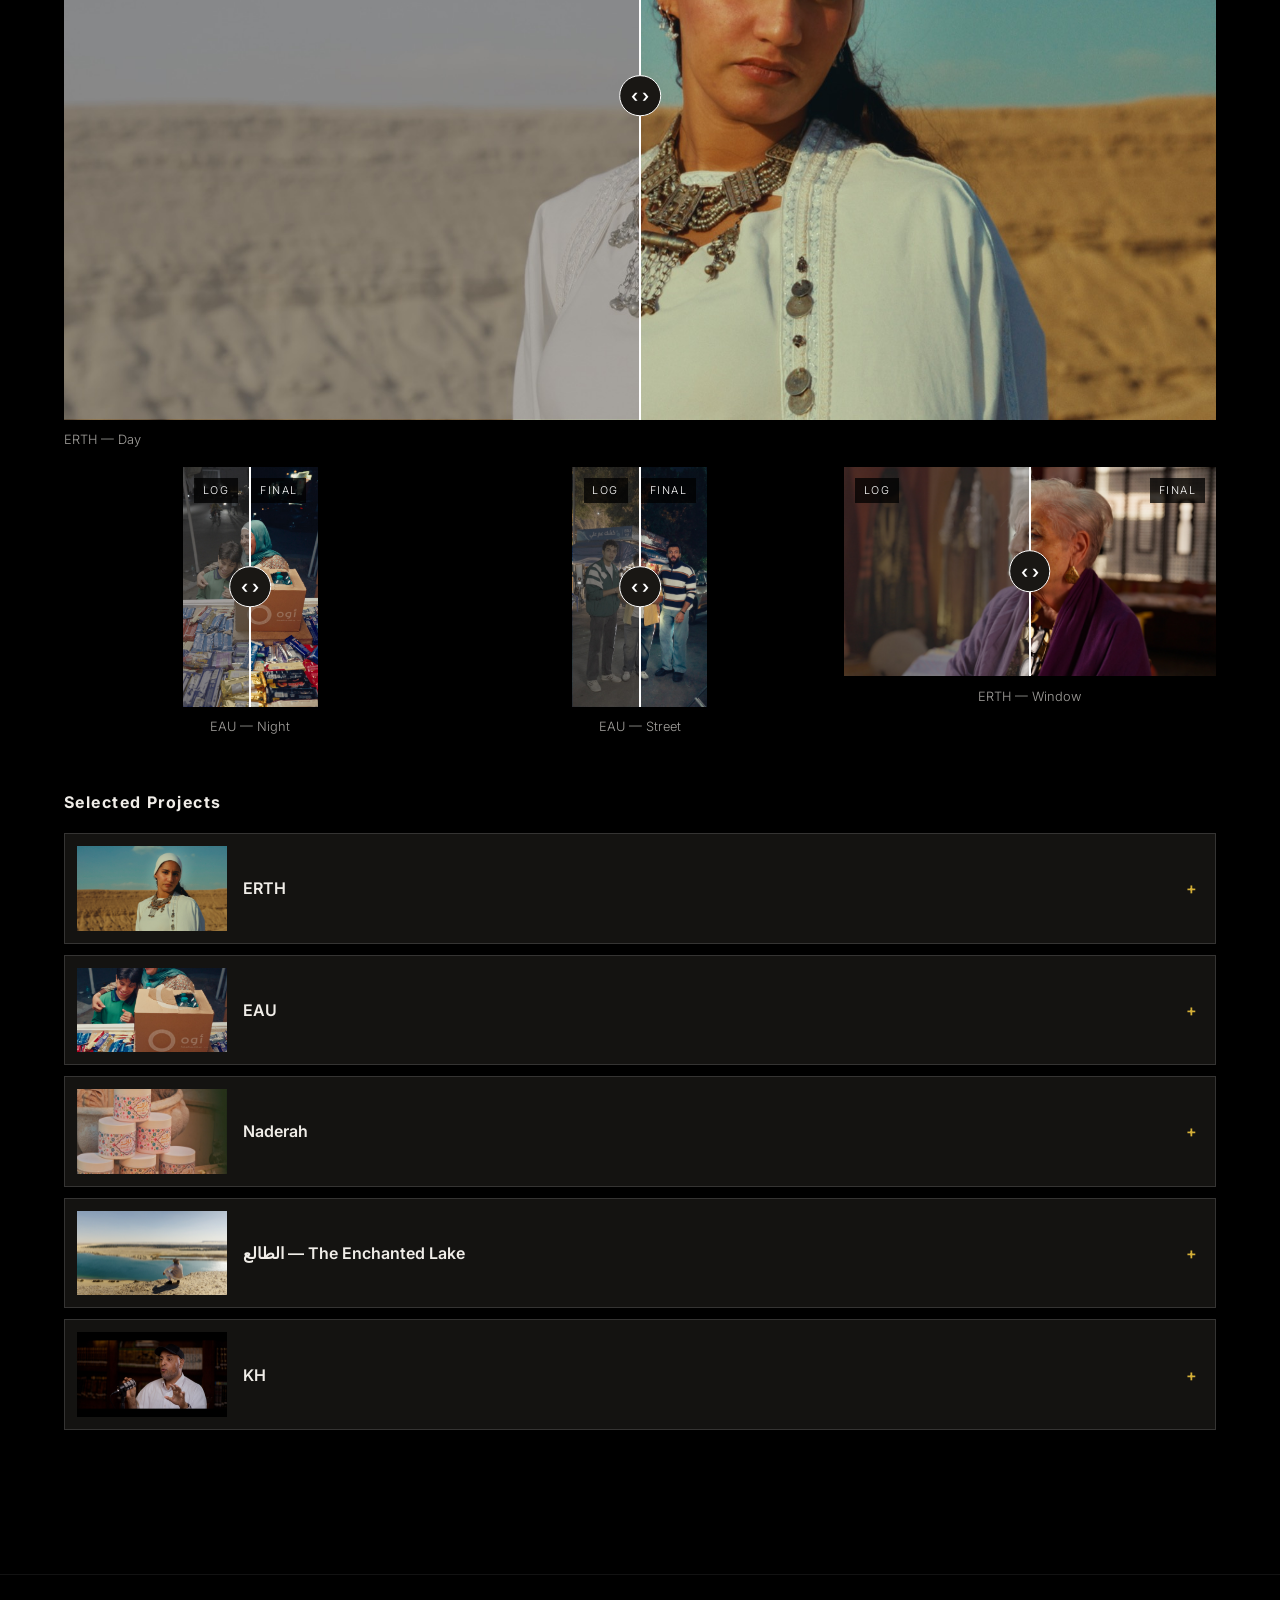
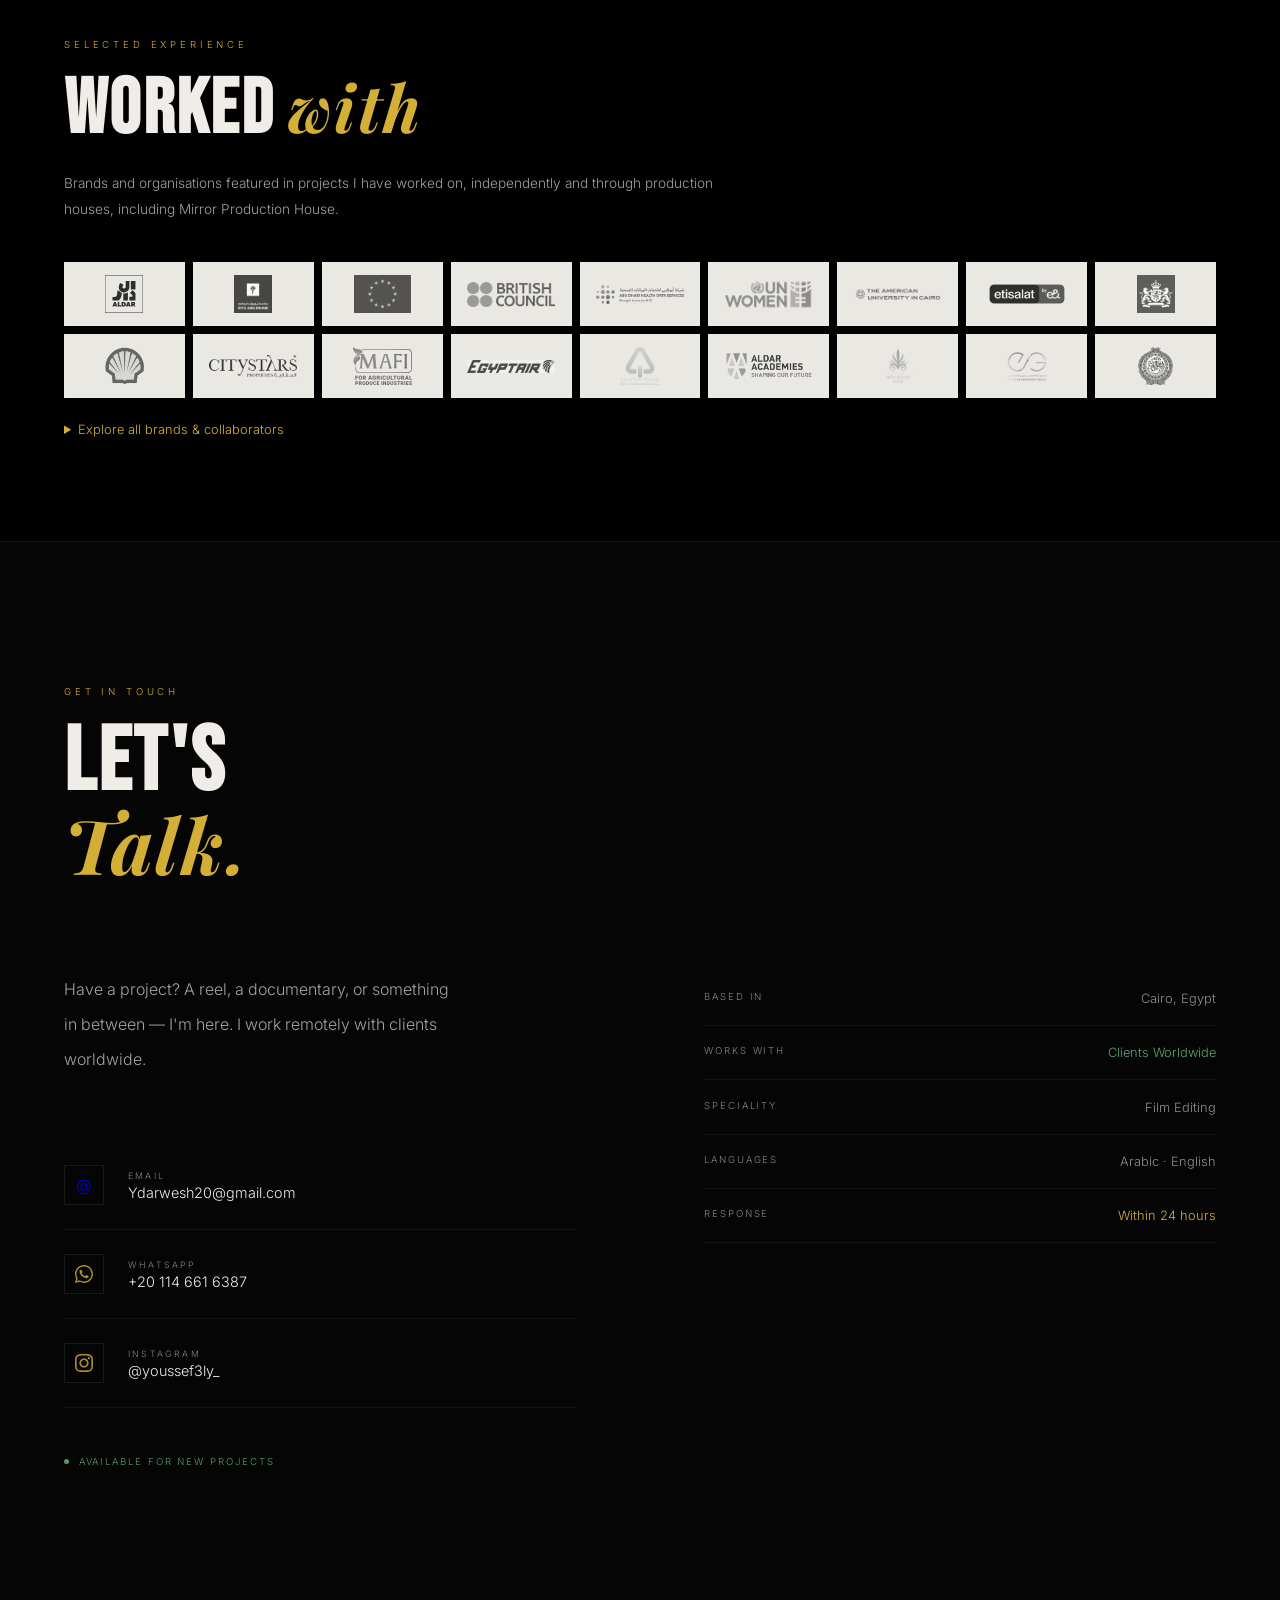
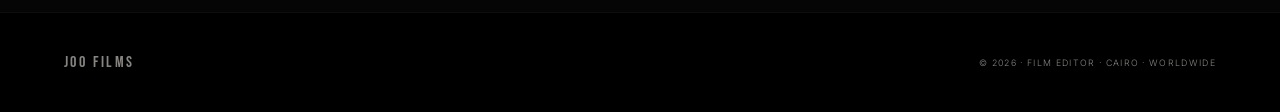
